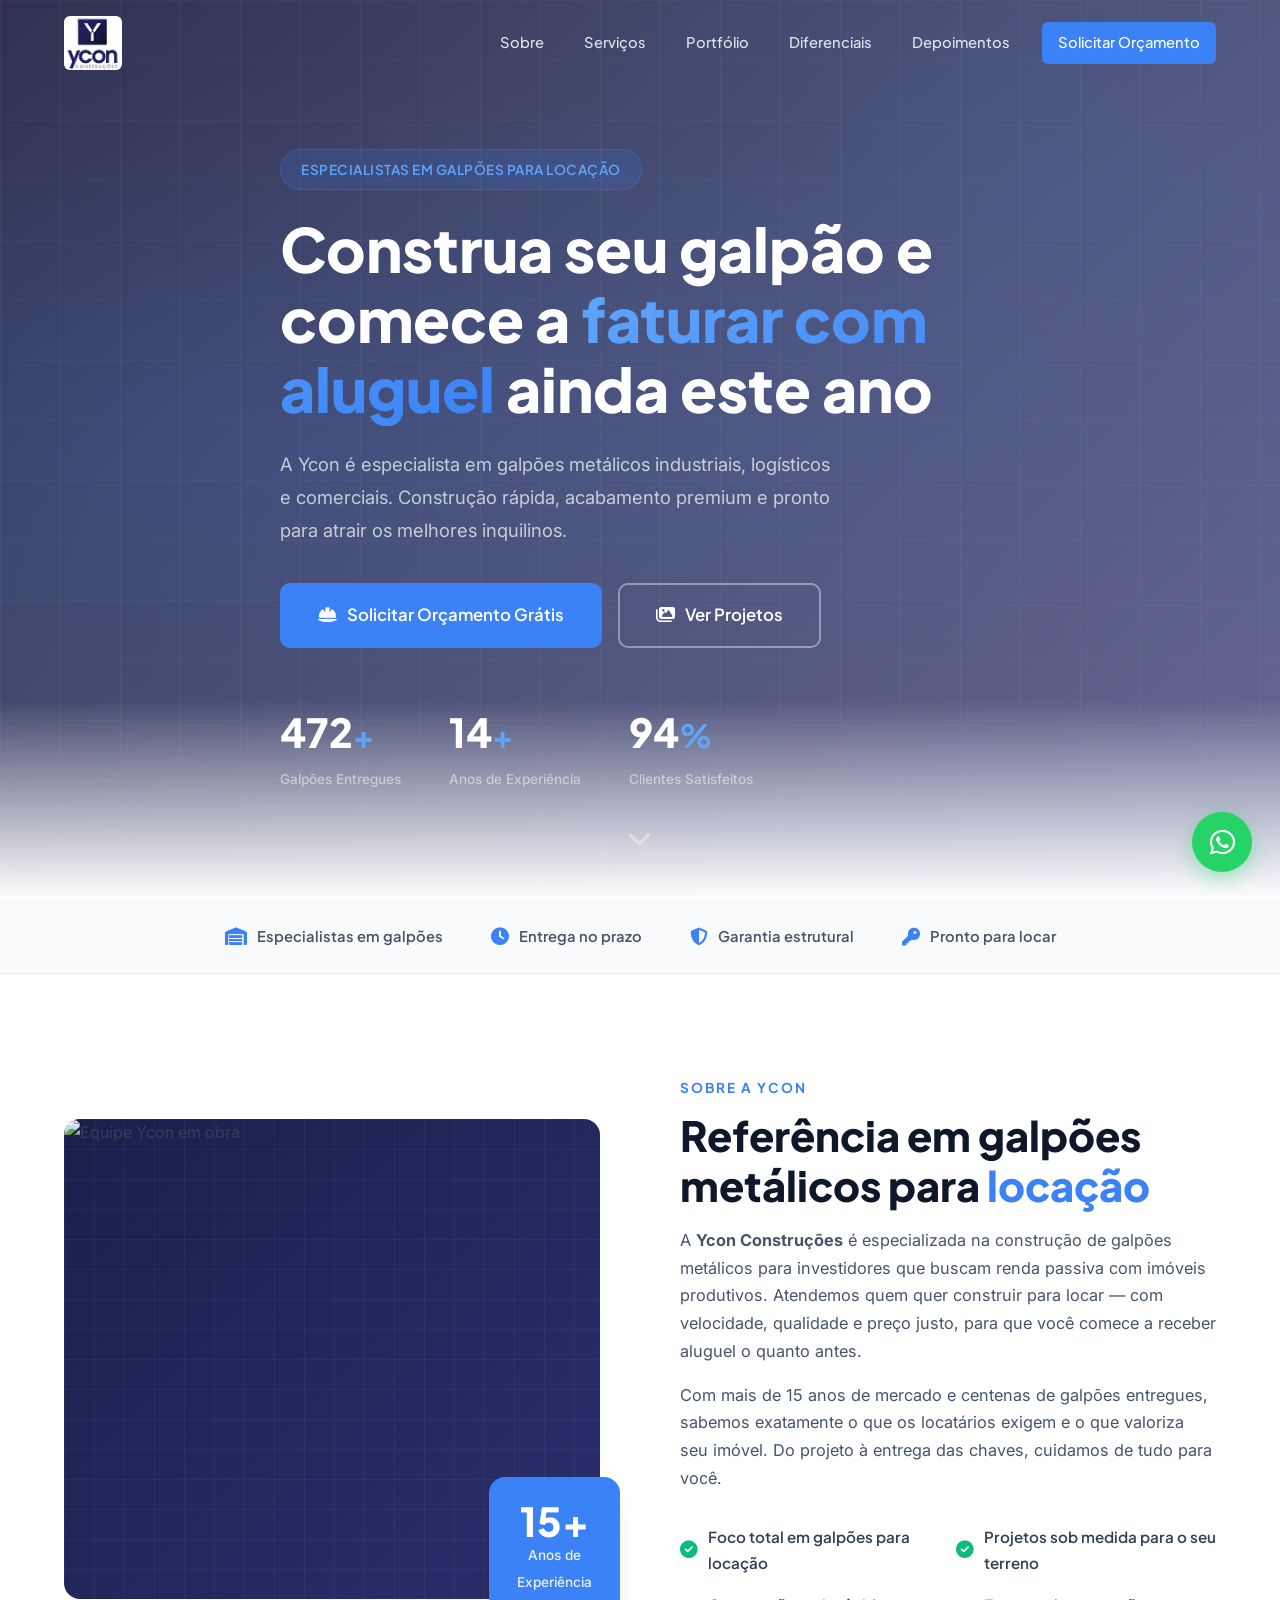
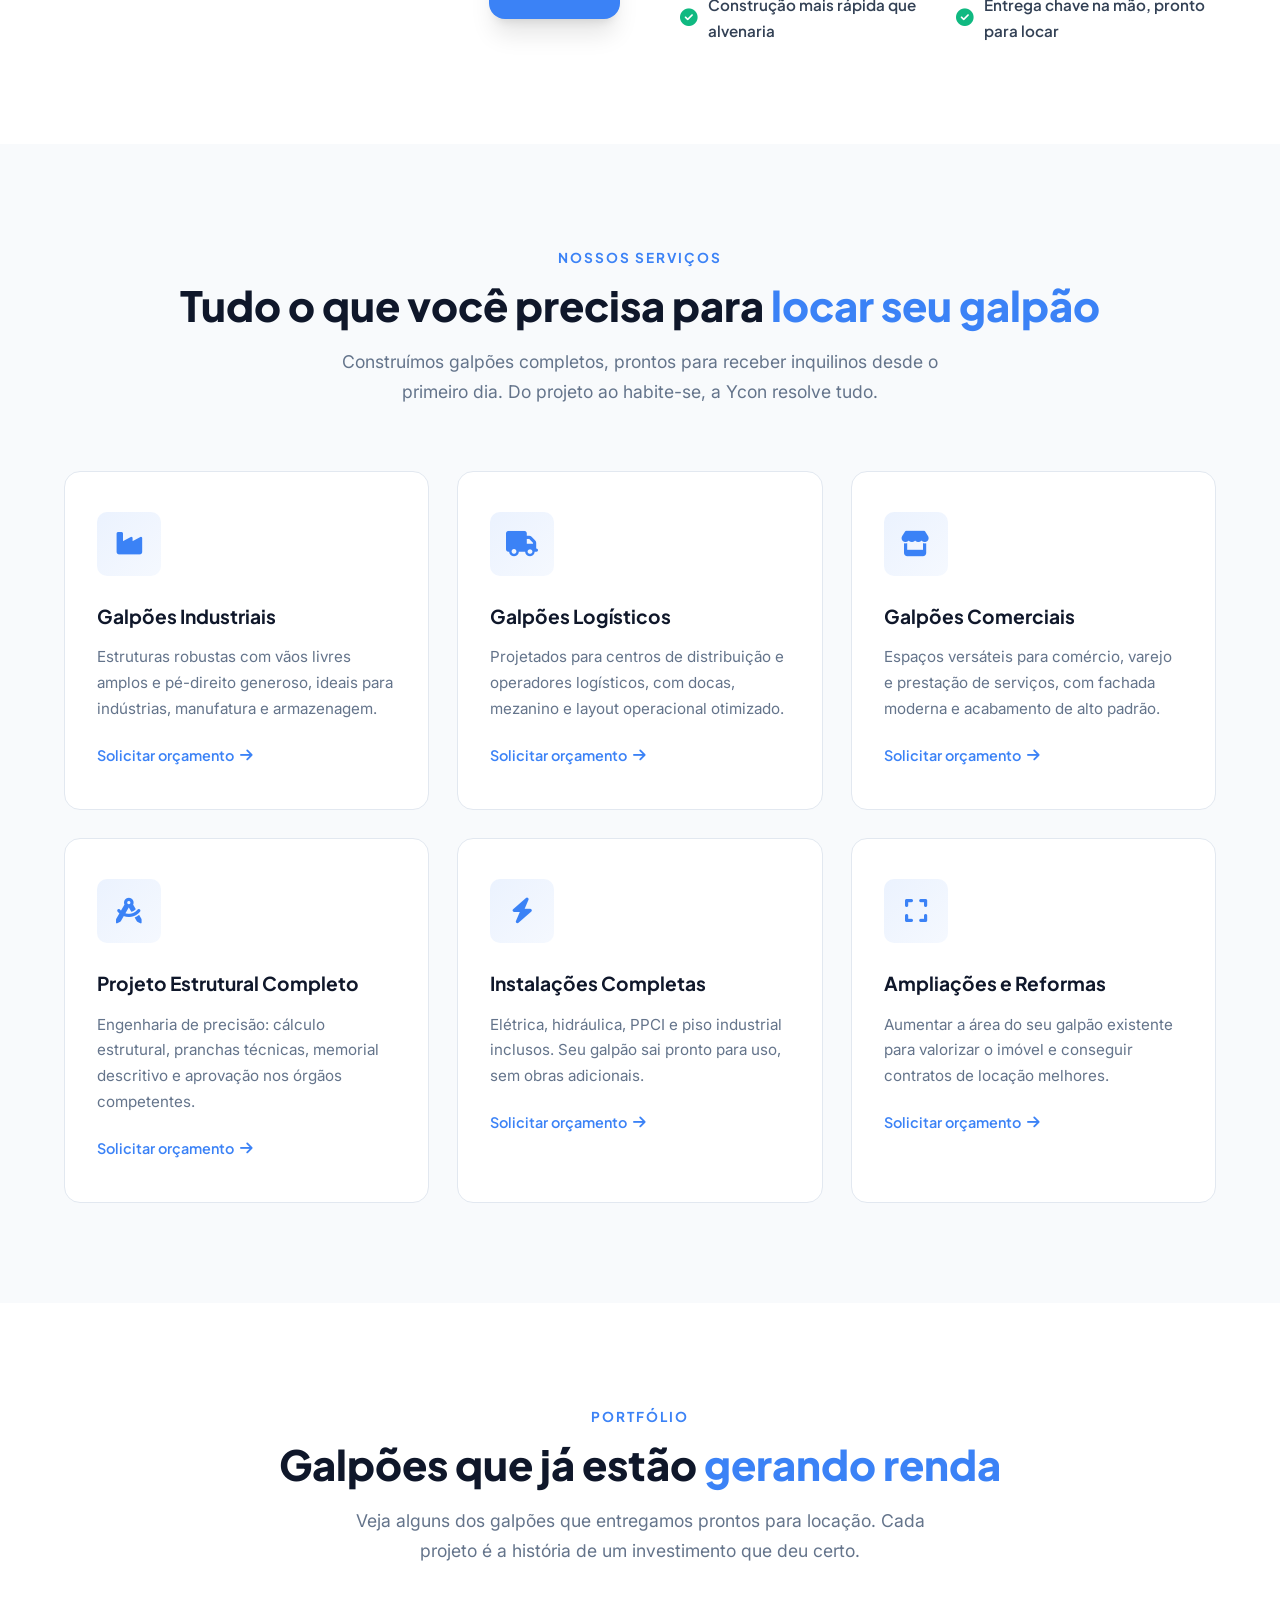
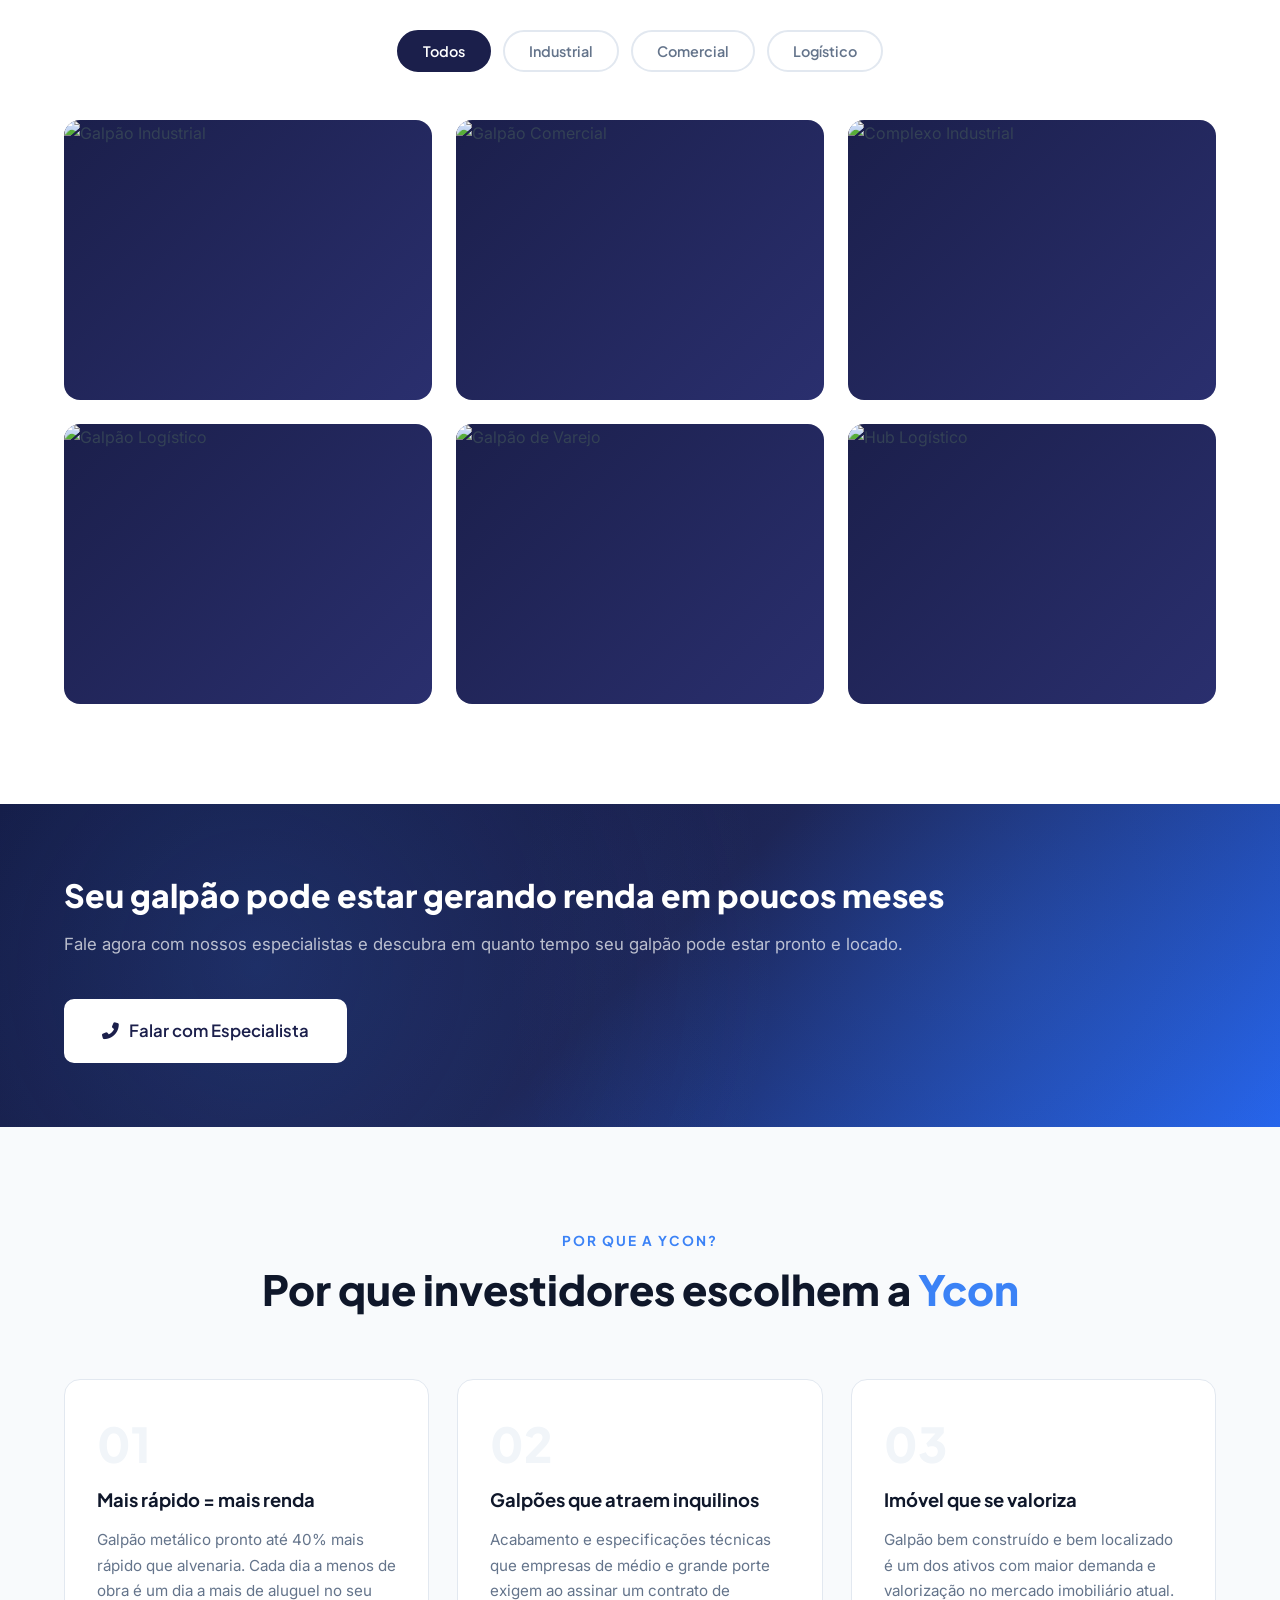
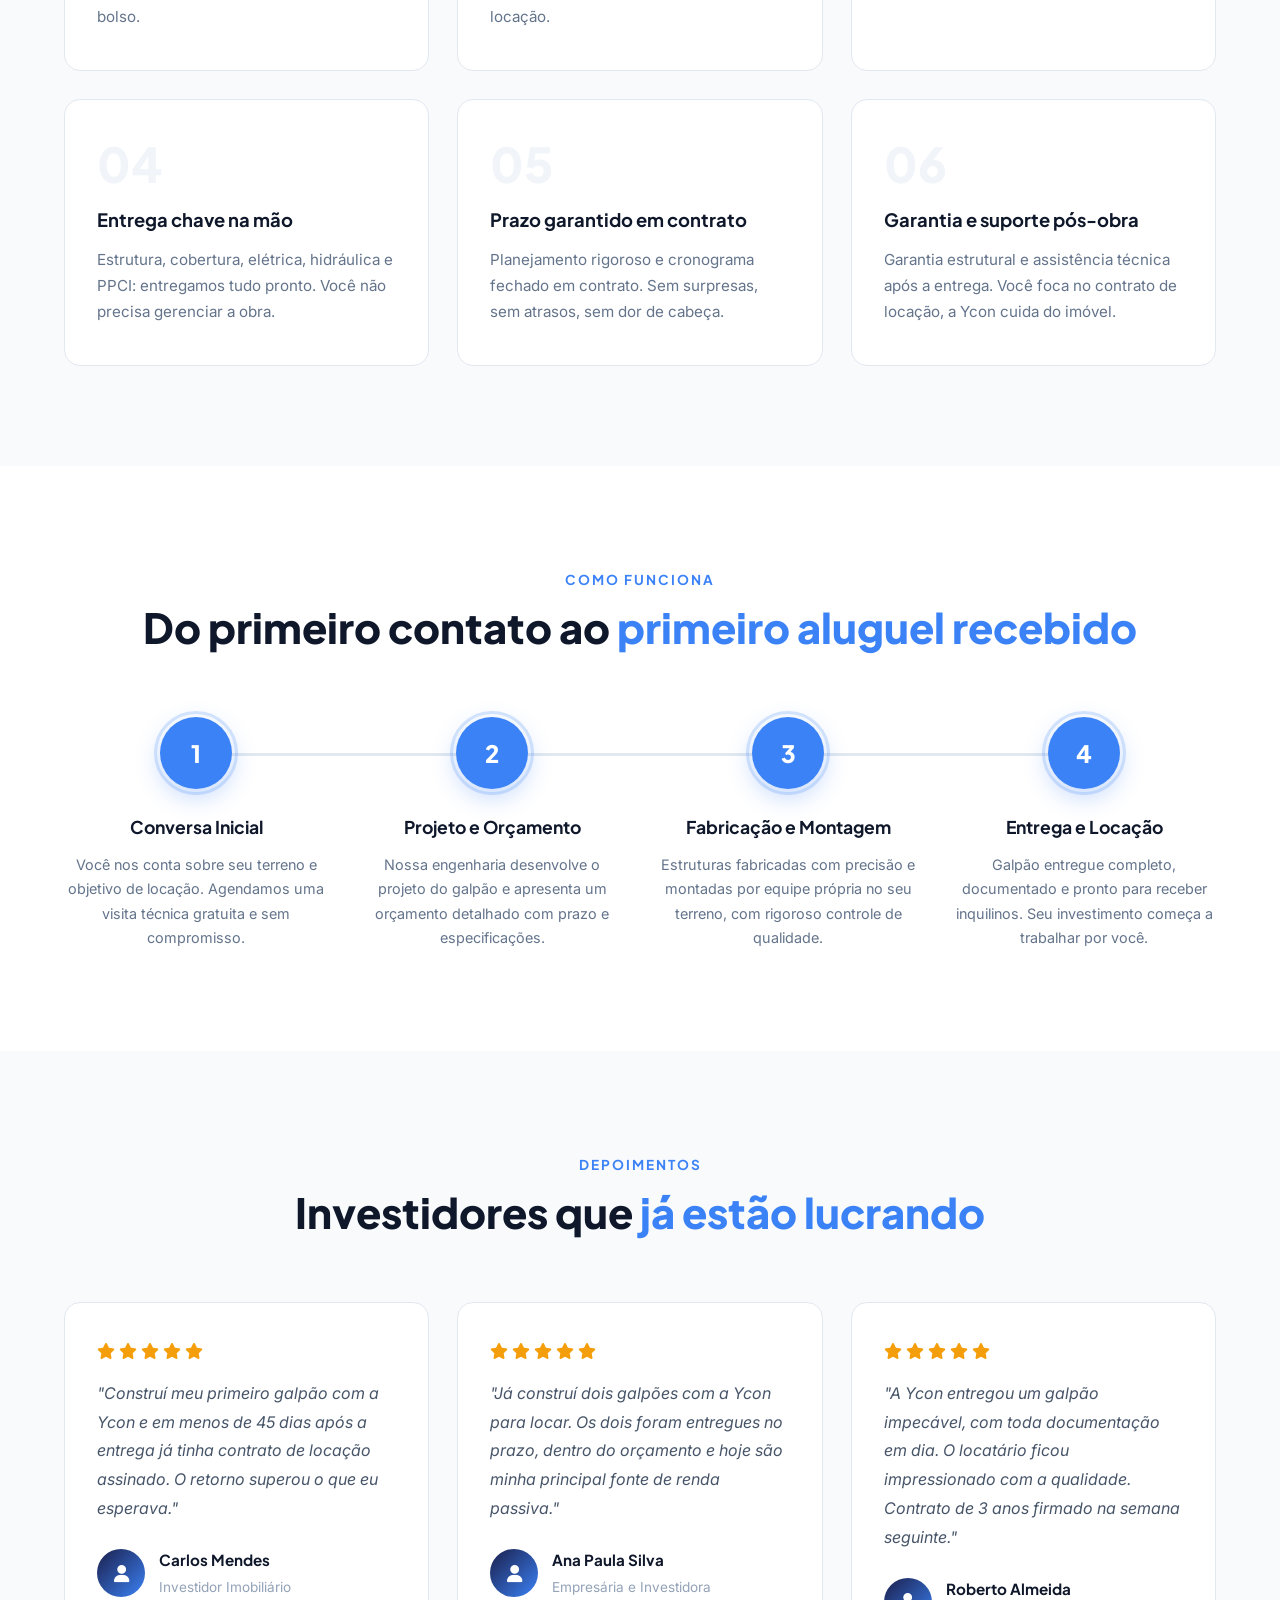
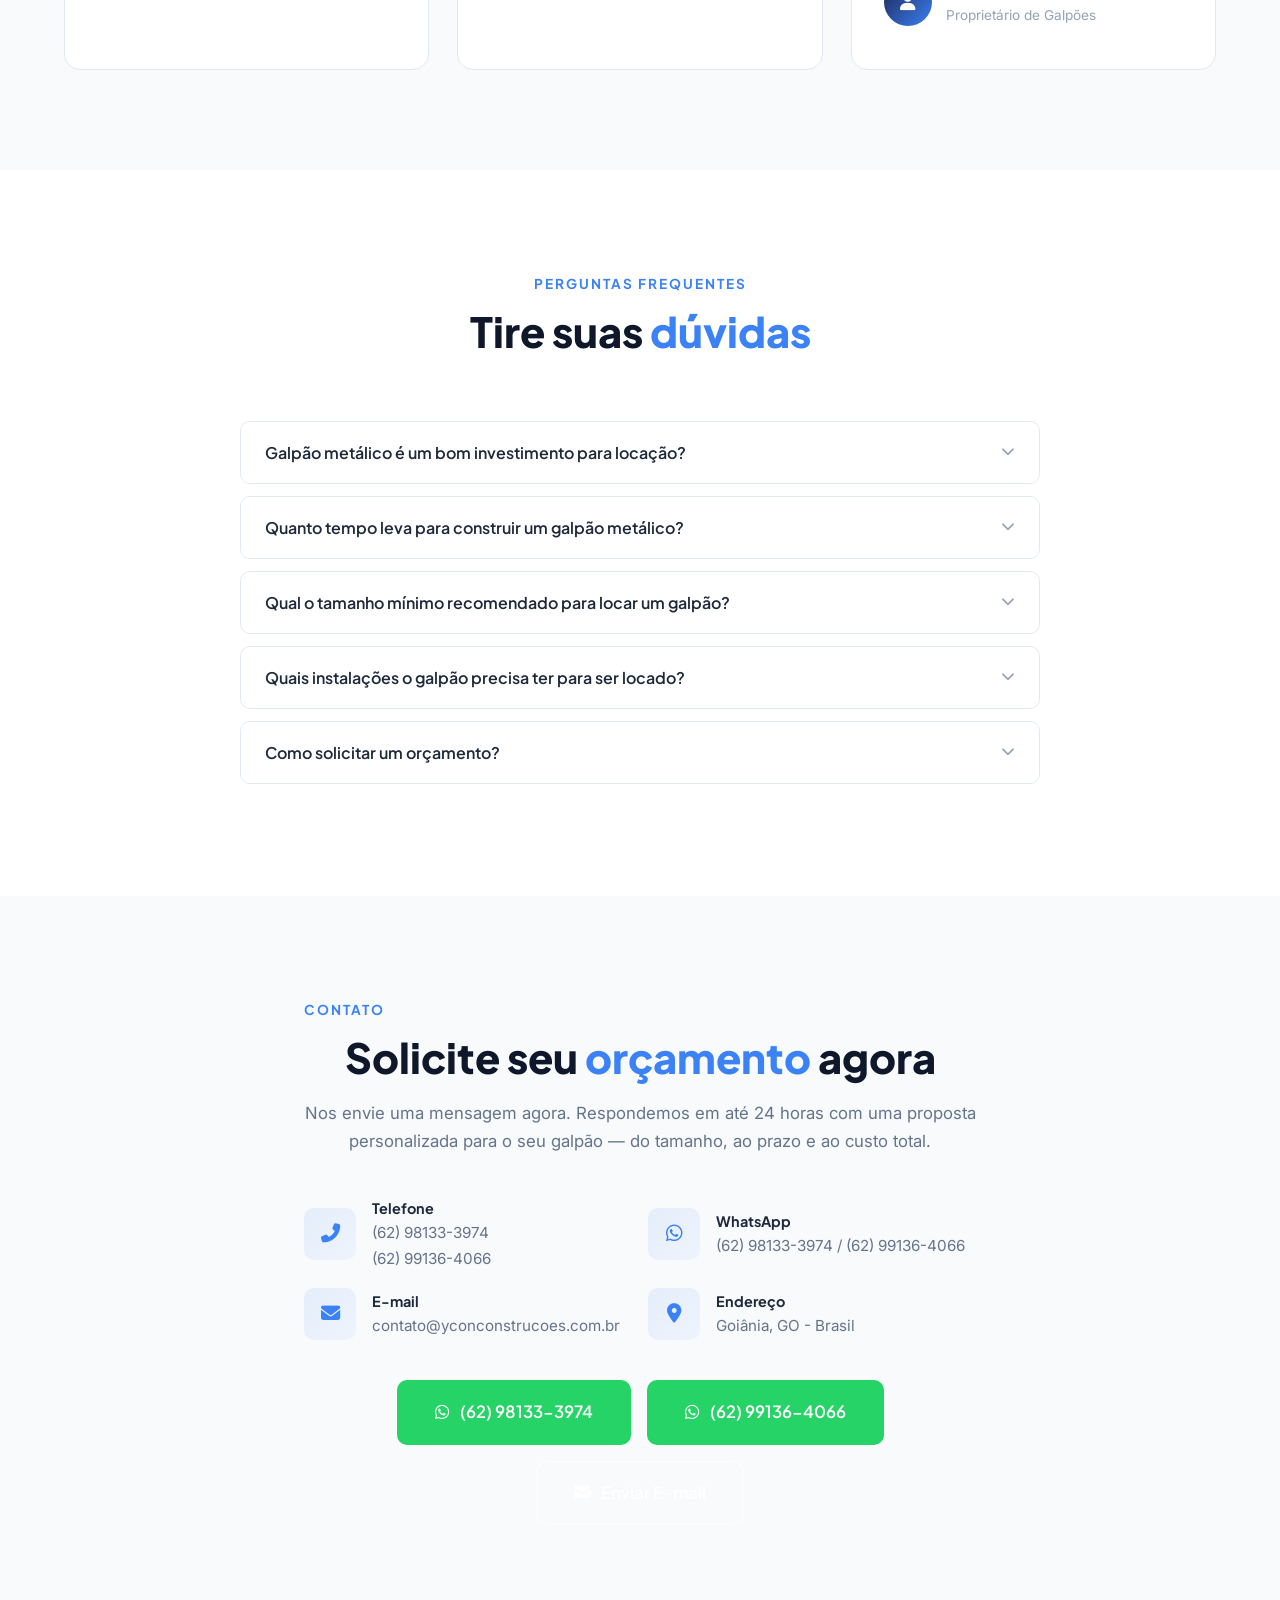
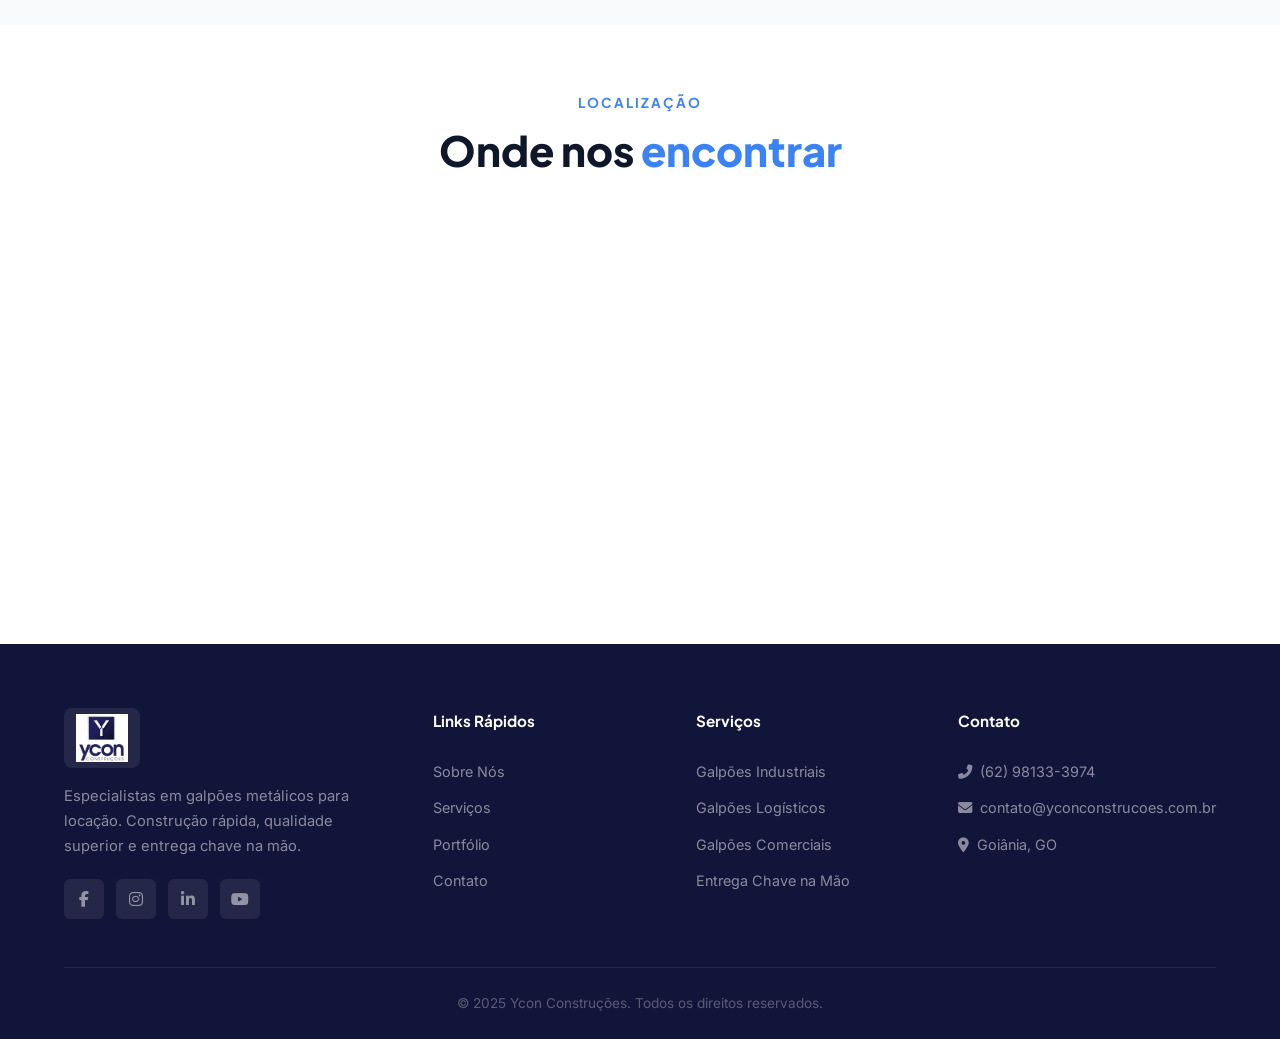
==== index.html @ a4017984 "feat: reescrever copy para público-alvo de galpões para locação Toda a copy do site foi atualizada p" ====
<!DOCTYPE html>
<html lang="pt-BR">
<head>
  <meta charset="UTF-8">
  <meta name="viewport" content="width=device-width, initial-scale=1.0">
  <title>Ycon Construções | Galpões Metálicos para Locação</title>
  <meta name="description" content="Ycon Construções - Especialistas em galpões metálicos para locação. Construa seu galpão industrial, logístico ou comercial e comece a faturar com aluguel. Solicite seu orçamento.">
  <meta name="robots" content="index, follow">
  <meta name="theme-color" content="#1B1F4B">

  <!-- Open Graph / Social -->
  <meta property="og:type" content="website">
  <meta property="og:title" content="Ycon Construções | Galpões Metálicos para Locação">
  <meta property="og:description" content="Especialistas em galpões metálicos para locação. Construa seu galpão e comece a faturar com aluguel. Solicite seu orçamento grátis.">
  <meta property="og:image" content="ycon-logo.jpeg">
  <meta property="og:locale" content="pt_BR">

  <!-- Favicon -->
  <link rel="icon" type="image/jpeg" href="ycon-logo.jpeg">
  <link rel="apple-touch-icon" href="ycon-logo.jpeg">

  <link rel="preconnect" href="https://fonts.googleapis.com">
  <link rel="preconnect" href="https://fonts.gstatic.com" crossorigin>
  <link href="https://fonts.googleapis.com/css2?family=Inter:wght@300;400;500;600;700;800;900&family=Plus+Jakarta+Sans:wght@400;500;600;700;800&display=swap" rel="stylesheet">
  <link rel="stylesheet" href="https://cdnjs.cloudflare.com/ajax/libs/font-awesome/6.5.1/css/all.min.css">
  <link rel="stylesheet" href="styles.css">
</head>
<body>

  <!-- Header / Navbar -->
  <header class="header" id="header">
    <div class="container header__container">
      <a href="#" class="header__logo">
        <img src="ycon-logo.jpeg" alt="Ycon Construções" class="header__logo-img">
      </a>
      <nav class="header__nav" id="nav">
        <a href="#sobre" class="header__link">Sobre</a>
        <a href="#servicos" class="header__link">Serviços</a>
        <a href="#portfolio" class="header__link">Portfólio</a>
        <a href="#diferenciais" class="header__link">Diferenciais</a>
        <a href="#depoimentos" class="header__link">Depoimentos</a>
        <a href="#contato" class="header__link header__link--cta">Solicitar Orçamento</a>
      </nav>
      <button class="header__menu-btn" id="menuBtn" aria-label="Abrir menu">
        <span></span><span></span><span></span>
      </button>
    </div>
  </header>

  <!-- Hero Section -->
  <section class="hero">
    <div class="hero__bg">
      <div class="hero__overlay"></div>
    </div>
    <div class="container hero__container">
      <div class="hero__content">
        <span class="hero__badge">Especialistas em Galpões para Locação</span>
        <h1 class="hero__title">Construa seu galpão e comece a <span class="hero__highlight">faturar com aluguel</span> ainda este ano</h1>
        <p class="hero__subtitle">A Ycon é especialista em galpões metálicos industriais, logísticos e comerciais. Construção rápida, acabamento premium e pronto para atrair os melhores inquilinos.</p>
        <div class="hero__actions">
          <a href="#contato" class="btn btn--primary btn--lg">
            <i class="fas fa-hard-hat"></i> Solicitar Orçamento Grátis
          </a>
          <a href="#portfolio" class="btn btn--outline btn--lg">
            <i class="fas fa-images"></i> Ver Projetos
          </a>
        </div>
        <div class="hero__stats">
          <div class="hero__stat">
            <strong class="hero__stat-number" data-target="500">0</strong><span>+</span>
            <span class="hero__stat-label">Galpões Entregues</span>
          </div>
          <div class="hero__stat">
            <strong class="hero__stat-number" data-target="15">0</strong><span>+</span>
            <span class="hero__stat-label">Anos de Experiência</span>
          </div>
          <div class="hero__stat">
            <strong class="hero__stat-number" data-target="100">0</strong><span>%</span>
            <span class="hero__stat-label">Clientes Satisfeitos</span>
          </div>
        </div>
      </div>
    </div>
    <div class="hero__scroll">
      <a href="#sobre" aria-label="Rolar para baixo">
        <i class="fas fa-chevron-down"></i>
      </a>
    </div>
  </section>

  <!-- Social Proof Bar -->
  <section class="proof-bar">
    <div class="container">
      <div class="proof-bar__content">
        <div class="proof-bar__item">
          <i class="fas fa-warehouse"></i>
          <span>Especialistas em galpões</span>
        </div>
        <div class="proof-bar__item">
          <i class="fas fa-clock"></i>
          <span>Entrega no prazo</span>
        </div>
        <div class="proof-bar__item">
          <i class="fas fa-shield-alt"></i>
          <span>Garantia estrutural</span>
        </div>
        <div class="proof-bar__item">
          <i class="fas fa-key"></i>
          <span>Pronto para locar</span>
        </div>
      </div>
    </div>
  </section>

  <!-- Sobre Section -->
  <section class="about" id="sobre">
    <div class="container about__container">
      <div class="about__image">
        <div class="about__image-wrapper">
          <div class="about__image-placeholder">
            <img src="https://images.pexels.com/photos/10871621/pexels-photo-10871621.jpeg?auto=compress&cs=tinysrgb&w=800" alt="Equipe Ycon em obra" class="about__real-img" loading="lazy">
          </div>
          <div class="about__experience-badge">
            <strong>15+</strong>
            <span>Anos de<br>Experiência</span>
          </div>
        </div>
      </div>
      <div class="about__content">
        <span class="section-label">Sobre a Ycon</span>
        <h2 class="section-title">Referência em galpões metálicos para <span class="text-accent">locação</span></h2>
        <p class="about__text">A <strong>Ycon Construções</strong> é especializada na construção de galpões metálicos para investidores que buscam renda passiva com imóveis produtivos. Atendemos quem quer construir para locar — com velocidade, qualidade e preço justo, para que você comece a receber aluguel o quanto antes.</p>
        <p class="about__text">Com mais de 15 anos de mercado e centenas de galpões entregues, sabemos exatamente o que os locatários exigem e o que valoriza seu imóvel. Do projeto à entrega das chaves, cuidamos de tudo para você.</p>
        <div class="about__features">
          <div class="about__feature">
            <i class="fas fa-check-circle"></i>
            <span>Foco total em galpões para locação</span>
          </div>
          <div class="about__feature">
            <i class="fas fa-check-circle"></i>
            <span>Projetos sob medida para o seu terreno</span>
          </div>
          <div class="about__feature">
            <i class="fas fa-check-circle"></i>
            <span>Construção mais rápida que alvenaria</span>
          </div>
          <div class="about__feature">
            <i class="fas fa-check-circle"></i>
            <span>Entrega chave na mão, pronto para locar</span>
          </div>
        </div>
      </div>
    </div>
  </section>

  <!-- Serviços Section -->
  <section class="services" id="servicos">
    <div class="container">
      <div class="section-header">
        <span class="section-label">Nossos Serviços</span>
        <h2 class="section-title">Tudo o que você precisa para <span class="text-accent">locar seu galpão</span></h2>
        <p class="section-subtitle">Construímos galpões completos, prontos para receber inquilinos desde o primeiro dia. Do projeto ao habite-se, a Ycon resolve tudo.</p>
      </div>
      <div class="services__grid">
        <div class="service-card">
          <div class="service-card__icon">
            <i class="fas fa-industry"></i>
          </div>
          <h3 class="service-card__title">Galpões Industriais</h3>
          <p class="service-card__text">Estruturas robustas com vãos livres amplos e pé-direito generoso, ideais para indústrias, manufatura e armazenagem.</p>
          <a href="#contato" class="service-card__link">Solicitar orçamento <i class="fas fa-arrow-right"></i></a>
        </div>
        <div class="service-card">
          <div class="service-card__icon">
            <i class="fas fa-truck"></i>
          </div>
          <h3 class="service-card__title">Galpões Logísticos</h3>
          <p class="service-card__text">Projetados para centros de distribuição e operadores logísticos, com docas, mezanino e layout operacional otimizado.</p>
          <a href="#contato" class="service-card__link">Solicitar orçamento <i class="fas fa-arrow-right"></i></a>
        </div>
        <div class="service-card">
          <div class="service-card__icon">
            <i class="fas fa-store"></i>
          </div>
          <h3 class="service-card__title">Galpões Comerciais</h3>
          <p class="service-card__text">Espaços versáteis para comércio, varejo e prestação de serviços, com fachada moderna e acabamento de alto padrão.</p>
          <a href="#contato" class="service-card__link">Solicitar orçamento <i class="fas fa-arrow-right"></i></a>
        </div>
        <div class="service-card">
          <div class="service-card__icon">
            <i class="fas fa-drafting-compass"></i>
          </div>
          <h3 class="service-card__title">Projeto Estrutural Completo</h3>
          <p class="service-card__text">Engenharia de precisão: cálculo estrutural, pranchas técnicas, memorial descritivo e aprovação nos órgãos competentes.</p>
          <a href="#contato" class="service-card__link">Solicitar orçamento <i class="fas fa-arrow-right"></i></a>
        </div>
        <div class="service-card">
          <div class="service-card__icon">
            <i class="fas fa-bolt"></i>
          </div>
          <h3 class="service-card__title">Instalações Completas</h3>
          <p class="service-card__text">Elétrica, hidráulica, PPCI e piso industrial inclusos. Seu galpão sai pronto para uso, sem obras adicionais.</p>
          <a href="#contato" class="service-card__link">Solicitar orçamento <i class="fas fa-arrow-right"></i></a>
        </div>
        <div class="service-card">
          <div class="service-card__icon">
            <i class="fas fa-expand"></i>
          </div>
          <h3 class="service-card__title">Ampliações e Reformas</h3>
          <p class="service-card__text">Aumentar a área do seu galpão existente para valorizar o imóvel e conseguir contratos de locação melhores.</p>
          <a href="#contato" class="service-card__link">Solicitar orçamento <i class="fas fa-arrow-right"></i></a>
        </div>
      </div>
    </div>
  </section>

  <!-- Portfolio Section -->
  <section class="portfolio" id="portfolio">
    <div class="container">
      <div class="section-header">
        <span class="section-label">Portfólio</span>
        <h2 class="section-title">Galpões que já estão <span class="text-accent">gerando renda</span></h2>
        <p class="section-subtitle">Veja alguns dos galpões que entregamos prontos para locação. Cada projeto é a história de um investimento que deu certo.</p>
      </div>
      <div class="portfolio__filters">
        <button class="portfolio__filter active" data-filter="all">Todos</button>
        <button class="portfolio__filter" data-filter="industrial">Industrial</button>
        <button class="portfolio__filter" data-filter="comercial">Comercial</button>
        <button class="portfolio__filter" data-filter="cobertura">Logístico</button>
      </div>
      <div class="portfolio__grid">
        <div class="portfolio__item" data-category="industrial">
          <div class="portfolio__image">
            <img src="https://images.pexels.com/photos/14213937/pexels-photo-14213937.jpeg?auto=compress&cs=tinysrgb&w=600&h=400&fit=crop" alt="Galpão Industrial" loading="lazy">
          </div>
          <div class="portfolio__overlay">
            <h4>Galpão Industrial</h4>
            <p>Locado em 45 dias — 2.500m²</p>
          </div>
        </div>
        <div class="portfolio__item" data-category="comercial">
          <div class="portfolio__image">
            <img src="https://images.pexels.com/photos/20954930/pexels-photo-20954930.jpeg?auto=compress&cs=tinysrgb&w=600&h=400&fit=crop" alt="Galpão Comercial" loading="lazy">
          </div>
          <div class="portfolio__overlay">
            <h4>Galpão Comercial</h4>
            <p>Contrato de 5 anos firmado — 1.800m²</p>
          </div>
        </div>
        <div class="portfolio__item" data-category="industrial">
          <div class="portfolio__image">
            <img src="https://images.pexels.com/photos/12771407/pexels-photo-12771407.jpeg?auto=compress&cs=tinysrgb&w=600&h=400&fit=crop" alt="Complexo Industrial" loading="lazy">
          </div>
          <div class="portfolio__overlay">
            <h4>Complexo Industrial</h4>
            <p>Entregue em 90 dias — 5.000m²</p>
          </div>
        </div>
        <div class="portfolio__item" data-category="cobertura">
          <div class="portfolio__image">
            <img src="https://images.pexels.com/photos/2958565/pexels-photo-2958565.jpeg?auto=compress&cs=tinysrgb&w=600&h=400&fit=crop" alt="Galpão Logístico" loading="lazy">
          </div>
          <div class="portfolio__overlay">
            <h4>Galpão Logístico</h4>
            <p>Operação iniciada em 60 dias — 3.200m²</p>
          </div>
        </div>
        <div class="portfolio__item" data-category="comercial">
          <div class="portfolio__image">
            <img src="https://images.pexels.com/photos/17869031/pexels-photo-17869031.jpeg?auto=compress&cs=tinysrgb&w=600&h=400&fit=crop" alt="Galpão de Varejo" loading="lazy">
          </div>
          <div class="portfolio__overlay">
            <h4>Galpão de Varejo</h4>
            <p>Locatário âncora — 4.000m²</p>
          </div>
        </div>
        <div class="portfolio__item" data-category="cobertura">
          <div class="portfolio__image">
            <img src="https://images.pexels.com/photos/236722/pexels-photo-236722.jpeg?auto=compress&cs=tinysrgb&w=600&h=400&fit=crop" alt="Hub Logístico" loading="lazy">
          </div>
          <div class="portfolio__overlay">
            <h4>Hub Logístico</h4>
            <p>Vão livre 40m — 6.000m²</p>
          </div>
        </div>
      </div>
    </div>
  </section>

  <!-- CTA Banner -->
  <section class="cta-banner">
    <div class="container cta-banner__container">
      <div class="cta-banner__content">
        <h2 class="cta-banner__title">Seu galpão pode estar gerando renda em poucos meses</h2>
        <p class="cta-banner__text">Fale agora com nossos especialistas e descubra em quanto tempo seu galpão pode estar pronto e locado.</p>
      </div>
      <a href="#contato" class="btn btn--white btn--lg">
        <i class="fas fa-phone-alt"></i> Falar com Especialista
      </a>
    </div>
  </section>

  <!-- Diferenciais Section -->
  <section class="differentials" id="diferenciais">
    <div class="container">
      <div class="section-header">
        <span class="section-label">Por que a Ycon?</span>
        <h2 class="section-title">Por que investidores escolhem a <span class="text-accent">Ycon</span></h2>
      </div>
      <div class="differentials__grid">
        <div class="differential-card">
          <div class="differential-card__number">01</div>
          <h3 class="differential-card__title">Mais rápido = mais renda</h3>
          <p class="differential-card__text">Galpão metálico pronto até 40% mais rápido que alvenaria. Cada dia a menos de obra é um dia a mais de aluguel no seu bolso.</p>
        </div>
        <div class="differential-card">
          <div class="differential-card__number">02</div>
          <h3 class="differential-card__title">Galpões que atraem inquilinos</h3>
          <p class="differential-card__text">Acabamento e especificações técnicas que empresas de médio e grande porte exigem ao assinar um contrato de locação.</p>
        </div>
        <div class="differential-card">
          <div class="differential-card__number">03</div>
          <h3 class="differential-card__title">Imóvel que se valoriza</h3>
          <p class="differential-card__text">Galpão bem construído e bem localizado é um dos ativos com maior demanda e valorização no mercado imobiliário atual.</p>
        </div>
        <div class="differential-card">
          <div class="differential-card__number">04</div>
          <h3 class="differential-card__title">Entrega chave na mão</h3>
          <p class="differential-card__text">Estrutura, cobertura, elétrica, hidráulica e PPCI: entregamos tudo pronto. Você não precisa gerenciar a obra.</p>
        </div>
        <div class="differential-card">
          <div class="differential-card__number">05</div>
          <h3 class="differential-card__title">Prazo garantido em contrato</h3>
          <p class="differential-card__text">Planejamento rigoroso e cronograma fechado em contrato. Sem surpresas, sem atrasos, sem dor de cabeça.</p>
        </div>
        <div class="differential-card">
          <div class="differential-card__number">06</div>
          <h3 class="differential-card__title">Garantia e suporte pós-obra</h3>
          <p class="differential-card__text">Garantia estrutural e assistência técnica após a entrega. Você foca no contrato de locação, a Ycon cuida do imóvel.</p>
        </div>
      </div>
    </div>
  </section>

  <!-- Process Section -->
  <section class="process">
    <div class="container">
      <div class="section-header">
        <span class="section-label">Como Funciona</span>
        <h2 class="section-title">Do primeiro contato ao <span class="text-accent">primeiro aluguel recebido</span></h2>
      </div>
      <div class="process__timeline">
        <div class="process__step">
          <div class="process__step-number">1</div>
          <div class="process__step-content">
            <h3>Conversa Inicial</h3>
            <p>Você nos conta sobre seu terreno e objetivo de locação. Agendamos uma visita técnica gratuita e sem compromisso.</p>
          </div>
        </div>
        <div class="process__step">
          <div class="process__step-number">2</div>
          <div class="process__step-content">
            <h3>Projeto e Orçamento</h3>
            <p>Nossa engenharia desenvolve o projeto do galpão e apresenta um orçamento detalhado com prazo e especificações.</p>
          </div>
        </div>
        <div class="process__step">
          <div class="process__step-number">3</div>
          <div class="process__step-content">
            <h3>Fabricação e Montagem</h3>
            <p>Estruturas fabricadas com precisão e montadas por equipe própria no seu terreno, com rigoroso controle de qualidade.</p>
          </div>
        </div>
        <div class="process__step">
          <div class="process__step-number">4</div>
          <div class="process__step-content">
            <h3>Entrega e Locação</h3>
            <p>Galpão entregue completo, documentado e pronto para receber inquilinos. Seu investimento começa a trabalhar por você.</p>
          </div>
        </div>
      </div>
    </div>
  </section>

  <!-- Depoimentos Section -->
  <section class="testimonials" id="depoimentos">
    <div class="container">
      <div class="section-header">
        <span class="section-label">Depoimentos</span>
        <h2 class="section-title">Investidores que <span class="text-accent">já estão lucrando</span></h2>
      </div>
      <div class="testimonials__grid">
        <div class="testimonial-card">
          <div class="testimonial-card__stars">
            <i class="fas fa-star"></i><i class="fas fa-star"></i><i class="fas fa-star"></i><i class="fas fa-star"></i><i class="fas fa-star"></i>
          </div>
          <p class="testimonial-card__text">"Construí meu primeiro galpão com a Ycon e em menos de 45 dias após a entrega já tinha contrato de locação assinado. O retorno superou o que eu esperava."</p>
          <div class="testimonial-card__author">
            <div class="testimonial-card__avatar">
              <i class="fas fa-user"></i>
            </div>
            <div>
              <strong>Carlos Mendes</strong>
              <span>Investidor Imobiliário</span>
            </div>
          </div>
        </div>
        <div class="testimonial-card">
          <div class="testimonial-card__stars">
            <i class="fas fa-star"></i><i class="fas fa-star"></i><i class="fas fa-star"></i><i class="fas fa-star"></i><i class="fas fa-star"></i>
          </div>
          <p class="testimonial-card__text">"Já construí dois galpões com a Ycon para locar. Os dois foram entregues no prazo, dentro do orçamento e hoje são minha principal fonte de renda passiva."</p>
          <div class="testimonial-card__author">
            <div class="testimonial-card__avatar">
              <i class="fas fa-user"></i>
            </div>
            <div>
              <strong>Ana Paula Silva</strong>
              <span>Empresária e Investidora</span>
            </div>
          </div>
        </div>
        <div class="testimonial-card">
          <div class="testimonial-card__stars">
            <i class="fas fa-star"></i><i class="fas fa-star"></i><i class="fas fa-star"></i><i class="fas fa-star"></i><i class="fas fa-star"></i>
          </div>
          <p class="testimonial-card__text">"A Ycon entregou um galpão impecável, com toda documentação em dia. O locatário ficou impressionado com a qualidade. Contrato de 3 anos firmado na semana seguinte."</p>
          <div class="testimonial-card__author">
            <div class="testimonial-card__avatar">
              <i class="fas fa-user"></i>
            </div>
            <div>
              <strong>Roberto Almeida</strong>
              <span>Proprietário de Galpões</span>
            </div>
          </div>
        </div>
      </div>
    </div>
  </section>

  <!-- FAQ Section -->
  <section class="faq">
    <div class="container">
      <div class="section-header">
        <span class="section-label">Perguntas Frequentes</span>
        <h2 class="section-title">Tire suas <span class="text-accent">dúvidas</span></h2>
      </div>
      <div class="faq__list">
        <div class="faq__item">
          <button class="faq__question">
            <span>Galpão metálico é um bom investimento para locação?</span>
            <i class="fas fa-chevron-down"></i>
          </button>
          <div class="faq__answer">
            <p>Sim. A demanda por galpões para locação tem crescido de forma consistente, impulsionada pelo avanço do e-commerce e da logística. Galpões bem localizados e bem construídos têm alta taxa de ocupação e valorização acima da média do mercado imobiliário. É um dos ativos mais sólidos para renda passiva.</p>
          </div>
        </div>
        <div class="faq__item">
          <button class="faq__question">
            <span>Quanto tempo leva para construir um galpão metálico?</span>
            <i class="fas fa-chevron-down"></i>
          </button>
          <div class="faq__answer">
            <p>O prazo varia conforme o tamanho e complexidade do projeto. Em média, um galpão de 1.000m² pode ser executado entre 60 e 90 dias — incluindo fundação, estrutura metálica, cobertura e instalações. Projetos maiores são avaliados individualmente com cronograma detalhado.</p>
          </div>
        </div>
        <div class="faq__item">
          <button class="faq__question">
            <span>Qual o tamanho mínimo recomendado para locar um galpão?</span>
            <i class="fas fa-chevron-down"></i>
          </button>
          <div class="faq__answer">
            <p>Galpões a partir de 300m² já encontram mercado de locação, mas o perfil mais demandado está entre 500m² e 3.000m². Empresas de logística, e-commerce e distribuidoras são os locatários mais frequentes e costumam buscar contratos de longa duração. Nossa equipe pode ajudar a definir o tamanho ideal para o seu terreno.</p>
          </div>
        </div>
        <div class="faq__item">
          <button class="faq__question">
            <span>Quais instalações o galpão precisa ter para ser locado?</span>
            <i class="fas fa-chevron-down"></i>
          </button>
          <div class="faq__answer">
            <p>Para atrair bons locatários, o galpão precisa ter: instalação elétrica adequada (trifásico), piso industrial resistente, PPCI aprovado, iluminação eficiente e, dependendo do perfil, docas e mezanino. A Ycon entrega tudo isso incluso no projeto chave na mão.</p>
          </div>
        </div>
        <div class="faq__item">
          <button class="faq__question">
            <span>Como solicitar um orçamento?</span>
            <i class="fas fa-chevron-down"></i>
          </button>
          <div class="faq__answer">
            <p>É simples: basta nos enviar uma mensagem pelo WhatsApp ou e-mail informando a localização do terreno e o tamanho aproximado do galpão desejado. Nossa equipe retornará em até 24 horas com uma proposta personalizada e sem compromisso.</p>
          </div>
        </div>
      </div>
    </div>
  </section>

  <!-- Contact Section -->
  <section class="contact" id="contato">
    <div class="container contact__container contact__container--centered">
      <div class="contact__info contact__info--full">
        <span class="section-label">Contato</span>
        <h2 class="section-title">Solicite seu <span class="text-accent">orçamento</span> agora</h2>
        <p class="contact__text">Nos envie uma mensagem agora. Respondemos em até 24 horas com uma proposta personalizada para o seu galpão — do tamanho, ao prazo e ao custo total.</p>
        <div class="contact__details">
          <div class="contact__detail">
            <div class="contact__detail-icon">
              <i class="fas fa-phone-alt"></i>
            </div>
            <div>
              <strong>Telefone</strong>
              <span>(62) 98133-3974</span>
              <span>(62) 99136-4066</span>
            </div>
          </div>
          <div class="contact__detail">
            <div class="contact__detail-icon">
              <i class="fab fa-whatsapp"></i>
            </div>
            <div>
              <strong>WhatsApp</strong>
              <span>(62) 98133-3974 / (62) 99136-4066</span>
            </div>
          </div>
          <div class="contact__detail">
            <div class="contact__detail-icon">
              <i class="fas fa-envelope"></i>
            </div>
            <div>
              <strong>E-mail</strong>
              <span>contato@yconconstrucoes.com.br</span>
            </div>
          </div>
          <div class="contact__detail">
            <div class="contact__detail-icon">
              <i class="fas fa-map-marker-alt"></i>
            </div>
            <div>
              <strong>Endereço</strong>
              <span>Goiânia, GO - Brasil</span>
            </div>
          </div>
        </div>
        <div class="contact__cta">
          <a href="https://wa.me/5562981333974?text=Olá! Gostaria de solicitar um orçamento." class="btn btn--whatsapp btn--lg" target="_blank" rel="noopener">
            <i class="fab fa-whatsapp"></i> (62) 98133-3974
          </a>
          <a href="https://wa.me/5562991364066?text=Olá! Gostaria de solicitar um orçamento." class="btn btn--whatsapp btn--lg" target="_blank" rel="noopener">
            <i class="fab fa-whatsapp"></i> (62) 99136-4066
          </a>
          <a href="mailto:contato@yconconstrucoes.com.br" class="btn btn--outline btn--lg">
            <i class="fas fa-envelope"></i> Enviar E-mail
          </a>
        </div>
      </div>
    </div>
  </section>

  <!-- Map Section -->
  <section class="map-section">
    <div class="container map-section__header">
      <span class="section-label">Localização</span>
      <h2 class="section-title">Onde nos <span class="text-accent">encontrar</span></h2>
    </div>
    <div class="map-section__embed">
      <iframe
        src="https://maps.google.com/maps?q=Ycon+Design+Arq&output=embed&hl=pt-BR&z=16"
        width="100%"
        height="420"
        style="border:0;"
        allowfullscreen=""
        loading="lazy"
        referrerpolicy="no-referrer-when-downgrade"
        title="Localização Ycon Construções">
      </iframe>
    </div>
  </section>

  <!-- WhatsApp Float -->
  <div class="whatsapp-float-wrapper" id="waFloat">
    <div class="whatsapp-float-menu" id="waMenu">
      <span class="whatsapp-float-label">Fale conosco</span>
      <a href="https://wa.me/5562981333974?text=Olá! Gostaria de solicitar um orçamento." class="whatsapp-float-option" target="_blank" rel="noopener">
        <i class="fab fa-whatsapp"></i>
        <span>(62) 98133-3974</span>
      </a>
      <a href="https://wa.me/5562991364066?text=Olá! Gostaria de solicitar um orçamento." class="whatsapp-float-option" target="_blank" rel="noopener">
        <i class="fab fa-whatsapp"></i>
        <span>(62) 99136-4066</span>
      </a>
    </div>
    <button class="whatsapp-float" id="waBtn" aria-label="Fale conosco pelo WhatsApp">
      <i class="fab fa-whatsapp"></i>
    </button>
  </div>

  <!-- Footer -->
  <footer class="footer">
    <div class="container">
      <div class="footer__grid">
        <div class="footer__brand">
          <img src="ycon-logo.jpeg" alt="Ycon Construções" class="footer__logo">
          <p>Especialistas em galpões metálicos para locação. Construção rápida, qualidade superior e entrega chave na mão.</p>
          <div class="footer__social">
            <a href="#" aria-label="Facebook"><i class="fab fa-facebook-f"></i></a>
            <a href="https://www.instagram.com/ycon.construcoes/" aria-label="Instagram" target="_blank" rel="noopener"><i class="fab fa-instagram"></i></a>
            <a href="#" aria-label="LinkedIn"><i class="fab fa-linkedin-in"></i></a>
            <a href="#" aria-label="YouTube"><i class="fab fa-youtube"></i></a>
          </div>
        </div>
        <div class="footer__links">
          <h4>Links Rápidos</h4>
          <a href="#sobre">Sobre Nós</a>
          <a href="#servicos">Serviços</a>
          <a href="#portfolio">Portfólio</a>
          <a href="#contato">Contato</a>
        </div>
        <div class="footer__links">
          <h4>Serviços</h4>
          <a href="#servicos">Galpões Industriais</a>
          <a href="#servicos">Galpões Logísticos</a>
          <a href="#servicos">Galpões Comerciais</a>
          <a href="#servicos">Entrega Chave na Mão</a>
        </div>
        <div class="footer__links">
          <h4>Contato</h4>
          <a href="tel:+5562981333974"><i class="fas fa-phone-alt"></i> (62) 98133-3974</a>
          <a href="mailto:contato@yconconstrucoes.com.br"><i class="fas fa-envelope"></i> contato@yconconstrucoes.com.br</a>
          <a href="#"><i class="fas fa-map-marker-alt"></i> Goiânia, GO</a>
        </div>
      </div>
      <div class="footer__bottom">
        <p>&copy; 2025 Ycon Construções. Todos os direitos reservados.</p>
      </div>
    </div>
  </footer>

  <script src="script.js"></script>
</body>
</html>
---- styles.css ----
/* ===== RESET & BASE ===== */
*, *::before, *::after {
  margin: 0;
  padding: 0;
  box-sizing: border-box;
}

:root {
  --navy: #1B1F4B;
  --navy-light: #2A2F6E;
  --navy-dark: #12153A;
  --accent: #3B82F6;
  --accent-light: #60A5FA;
  --accent-dark: #2563EB;
  --gray-50: #F8FAFC;
  --gray-100: #F1F5F9;
  --gray-200: #E2E8F0;
  --gray-300: #CBD5E1;
  --gray-400: #94A3B8;
  --gray-500: #64748B;
  --gray-600: #475569;
  --gray-700: #334155;
  --gray-800: #1E293B;
  --gray-900: #0F172A;
  --white: #FFFFFF;
  --success: #10B981;
  --warning: #F59E0B;
  --gold: #D4A843;
  --font-primary: 'Plus Jakarta Sans', 'Inter', sans-serif;
  --font-secondary: 'Inter', sans-serif;
  --shadow-sm: 0 1px 2px rgba(0,0,0,0.05);
  --shadow-md: 0 4px 6px -1px rgba(0,0,0,0.1), 0 2px 4px -2px rgba(0,0,0,0.1);
  --shadow-lg: 0 10px 15px -3px rgba(0,0,0,0.1), 0 4px 6px -4px rgba(0,0,0,0.1);
  --shadow-xl: 0 20px 25px -5px rgba(0,0,0,0.1), 0 8px 10px -6px rgba(0,0,0,0.1);
  --shadow-2xl: 0 25px 50px -12px rgba(0,0,0,0.25);
  --radius-sm: 6px;
  --radius-md: 10px;
  --radius-lg: 16px;
  --radius-xl: 24px;
  --transition: 0.3s cubic-bezier(0.4, 0, 0.2, 1);
}

html {
  scroll-behavior: smooth;
  scroll-padding-top: 80px;
}

body {
  font-family: var(--font-secondary);
  color: var(--gray-700);
  line-height: 1.7;
  background: var(--white);
  overflow-x: hidden;
  -webkit-font-smoothing: antialiased;
}

.container {
  max-width: 1200px;
  margin: 0 auto;
  padding: 0 24px;
}

img {
  max-width: 100%;
  display: block;
}

a {
  text-decoration: none;
  color: inherit;
}

/* ===== BUTTONS ===== */
.btn {
  display: inline-flex;
  align-items: center;
  gap: 10px;
  padding: 14px 32px;
  border-radius: var(--radius-md);
  font-family: var(--font-primary);
  font-weight: 600;
  font-size: 1rem;
  border: 2px solid transparent;
  cursor: pointer;
  transition: var(--transition);
}

.btn--primary {
  background: var(--accent);
  color: var(--white);
  border-color: var(--accent);
}
.btn--primary:hover {
  background: var(--accent-dark);
  border-color: var(--accent-dark);
  transform: translateY(-2px);
  box-shadow: 0 8px 25px rgba(59,130,246,0.35);
}

.btn--outline {
  background: transparent;
  color: var(--white);
  border-color: rgba(255,255,255,0.4);
}
.btn--outline:hover {
  background: var(--white);
  color: var(--navy);
  border-color: var(--white);
  transform: translateY(-2px);
}

.btn--white {
  background: var(--white);
  color: var(--navy);
  border-color: var(--white);
}
.btn--white:hover {
  background: transparent;
  color: var(--white);
  border-color: var(--white);
  transform: translateY(-2px);
}

.btn--lg {
  padding: 16px 36px;
  font-size: 1.05rem;
}

.btn--full {
  width: 100%;
  justify-content: center;
}

/* ===== HEADER ===== */
.header {
  position: fixed;
  top: 0;
  left: 0;
  right: 0;
  z-index: 1000;
  background: transparent;
  transition: var(--transition);
  padding: 16px 0;
}

.header--scrolled {
  background: rgba(27, 31, 75, 0.95);
  backdrop-filter: blur(20px);
  padding: 10px 0;
  box-shadow: 0 4px 30px rgba(0,0,0,0.15);
}

.header__container {
  display: flex;
  align-items: center;
  justify-content: space-between;
}

.header__logo-img {
  height: 54px;
  width: auto;
  object-fit: contain;
  border-radius: 6px;
  transition: var(--transition);
}

.header__nav {
  display: flex;
  align-items: center;
  gap: 8px;
}

.header__link {
  color: rgba(255,255,255,0.85);
  font-size: 0.92rem;
  font-weight: 500;
  padding: 8px 16px;
  border-radius: var(--radius-sm);
  transition: var(--transition);
  font-family: var(--font-primary);
}

.header__link:hover {
  color: var(--white);
  background: rgba(255,255,255,0.1);
}

.header__link--cta {
  background: var(--accent);
  color: var(--white) !important;
  margin-left: 8px;
}
.header__link--cta:hover {
  background: var(--accent-dark) !important;
  transform: translateY(-1px);
}

.header__menu-btn {
  display: none;
  flex-direction: column;
  gap: 5px;
  background: none;
  border: none;
  cursor: pointer;
  padding: 8px;
  z-index: 1001;
}

.header__menu-btn span {
  display: block;
  width: 26px;
  height: 2.5px;
  background: var(--white);
  border-radius: 3px;
  transition: var(--transition);
}

.header__menu-btn.active span:nth-child(1) {
  transform: rotate(45deg) translate(5px, 5px);
}
.header__menu-btn.active span:nth-child(2) {
  opacity: 0;
}
.header__menu-btn.active span:nth-child(3) {
  transform: rotate(-45deg) translate(6px, -6px);
}

/* ===== HERO ===== */
.hero {
  position: relative;
  min-height: 100vh;
  display: flex;
  align-items: center;
  overflow: hidden;
}

.hero__bg {
  position: absolute;
  inset: 0;
  background:
    linear-gradient(135deg, rgba(18,21,58,0.88) 0%, rgba(27,31,75,0.78) 50%, rgba(42,47,110,0.72) 100%),
    url('https://images.pexels.com/photos/2934280/pexels-photo-2934280.jpeg?auto=compress&cs=tinysrgb&w=1920') center/cover no-repeat;
}

.hero__bg::before {
  content: '';
  position: absolute;
  inset: 0;
  background:
    radial-gradient(ellipse at 20% 50%, rgba(59,130,246,0.15) 0%, transparent 60%),
    radial-gradient(ellipse at 80% 20%, rgba(59,130,246,0.1) 0%, transparent 50%);
}

.hero__bg::after {
  content: '';
  position: absolute;
  inset: 0;
  background-image:
    linear-gradient(rgba(255,255,255,0.03) 1px, transparent 1px),
    linear-gradient(90deg, rgba(255,255,255,0.03) 1px, transparent 1px);
  background-size: 60px 60px;
  animation: gridMove 20s linear infinite;
}

@keyframes gridMove {
  0% { transform: translate(0, 0); }
  100% { transform: translate(60px, 60px); }
}

.hero__overlay {
  position: absolute;
  bottom: 0;
  left: 0;
  right: 0;
  height: 200px;
  background: linear-gradient(to top, var(--white), transparent);
  z-index: 1;
}

.hero__container {
  position: relative;
  z-index: 2;
  padding-top: 120px;
  padding-bottom: 80px;
}

.hero__content {
  max-width: 720px;
}

.hero__badge {
  display: inline-flex;
  align-items: center;
  gap: 8px;
  background: rgba(59,130,246,0.15);
  border: 1px solid rgba(59,130,246,0.3);
  color: var(--accent-light);
  padding: 8px 20px;
  border-radius: 50px;
  font-size: 0.85rem;
  font-weight: 600;
  font-family: var(--font-primary);
  margin-bottom: 24px;
  letter-spacing: 0.5px;
  text-transform: uppercase;
  animation: fadeInUp 0.8s ease forwards;
}

.hero__title {
  font-family: var(--font-primary);
  font-size: clamp(2.5rem, 5vw, 3.8rem);
  font-weight: 800;
  color: var(--white);
  line-height: 1.15;
  margin-bottom: 24px;
  animation: fadeInUp 0.8s ease 0.1s forwards;
  opacity: 0;
}

.hero__highlight {
  background: linear-gradient(135deg, var(--accent-light), var(--accent));
  -webkit-background-clip: text;
  -webkit-text-fill-color: transparent;
  background-clip: text;
}

.hero__subtitle {
  font-size: 1.15rem;
  color: rgba(255,255,255,0.7);
  max-width: 560px;
  margin-bottom: 36px;
  line-height: 1.8;
  animation: fadeInUp 0.8s ease 0.2s forwards;
  opacity: 0;
}

.hero__actions {
  display: flex;
  gap: 16px;
  flex-wrap: wrap;
  margin-bottom: 60px;
  animation: fadeInUp 0.8s ease 0.3s forwards;
  opacity: 0;
}

.hero__stats {
  display: flex;
  gap: 48px;
  animation: fadeInUp 0.8s ease 0.4s forwards;
  opacity: 0;
}

.hero__stat {
  text-align: left;
}

.hero__stat-number {
  font-family: var(--font-primary);
  font-size: 2.5rem;
  font-weight: 800;
  color: var(--white);
  line-height: 1;
}

.hero__stat span:first-of-type {
  font-family: var(--font-primary);
  font-size: 2rem;
  font-weight: 700;
  color: var(--accent-light);
}

.hero__stat-label {
  display: block;
  font-size: 0.85rem;
  color: rgba(255,255,255,0.5);
  margin-top: 6px;
  font-weight: 500;
}

.hero__scroll {
  position: absolute;
  bottom: 40px;
  left: 50%;
  transform: translateX(-50%);
  z-index: 2;
  animation: bounce 2s infinite;
}

.hero__scroll a {
  color: rgba(255,255,255,0.4);
  font-size: 1.5rem;
}

@keyframes bounce {
  0%, 100% { transform: translateX(-50%) translateY(0); }
  50% { transform: translateX(-50%) translateY(10px); }
}

@keyframes fadeInUp {
  from {
    opacity: 0;
    transform: translateY(30px);
  }
  to {
    opacity: 1;
    transform: translateY(0);
  }
}

/* ===== PROOF BAR ===== */
.proof-bar {
  background: var(--gray-50);
  padding: 24px 0;
  border-bottom: 1px solid var(--gray-200);
}

.proof-bar__content {
  display: flex;
  justify-content: center;
  gap: 48px;
  flex-wrap: wrap;
}

.proof-bar__item {
  display: flex;
  align-items: center;
  gap: 10px;
  font-size: 0.92rem;
  font-weight: 600;
  color: var(--gray-600);
  font-family: var(--font-primary);
}

.proof-bar__item i {
  color: var(--accent);
  font-size: 1.1rem;
}

/* ===== SECTION COMMON ===== */
.section-label {
  display: inline-block;
  font-family: var(--font-primary);
  font-size: 0.85rem;
  font-weight: 700;
  color: var(--accent);
  text-transform: uppercase;
  letter-spacing: 2px;
  margin-bottom: 12px;
}

.section-title {
  font-family: var(--font-primary);
  font-size: clamp(1.8rem, 3.5vw, 2.6rem);
  font-weight: 800;
  color: var(--gray-900);
  line-height: 1.2;
  margin-bottom: 16px;
}

.text-accent {
  color: var(--accent);
}

.section-subtitle {
  font-size: 1.1rem;
  color: var(--gray-500);
  max-width: 600px;
  margin: 0 auto;
}

.section-header {
  text-align: center;
  margin-bottom: 64px;
}

/* ===== ABOUT ===== */
.about {
  padding: 100px 0;
}

.about__container {
  display: grid;
  grid-template-columns: 1fr 1fr;
  gap: 80px;
  align-items: center;
}

.about__image-wrapper {
  position: relative;
}

.about__image-placeholder {
  background: linear-gradient(135deg, var(--navy), var(--navy-light));
  border-radius: var(--radius-lg);
  height: 480px;
  display: flex;
  align-items: center;
  justify-content: center;
  overflow: hidden;
}

.about__real-img {
  width: 100%;
  height: 100%;
  object-fit: cover;
  transition: transform 0.6s ease;
}

.about__image-wrapper:hover .about__real-img {
  transform: scale(1.04);
}

.about__image-placeholder::before {
  content: '';
  position: absolute;
  inset: 0;
  border-radius: var(--radius-lg);
  background-image:
    linear-gradient(rgba(255,255,255,0.04) 1px, transparent 1px),
    linear-gradient(90deg, rgba(255,255,255,0.04) 1px, transparent 1px);
  background-size: 30px 30px;
}

.about__experience-badge {
  position: absolute;
  bottom: -20px;
  right: -20px;
  background: var(--accent);
  color: var(--white);
  padding: 24px 28px;
  border-radius: var(--radius-lg);
  box-shadow: var(--shadow-xl);
  text-align: center;
}

.about__experience-badge strong {
  display: block;
  font-family: var(--font-primary);
  font-size: 2.5rem;
  font-weight: 800;
  line-height: 1;
}

.about__experience-badge span {
  font-size: 0.85rem;
  font-weight: 500;
  opacity: 0.9;
}

.about__content .section-label,
.about__content .section-title {
  text-align: left;
}

.about__text {
  color: var(--gray-600);
  margin-bottom: 16px;
  font-size: 1.02rem;
}

.about__features {
  display: grid;
  grid-template-columns: 1fr 1fr;
  gap: 16px;
  margin-top: 32px;
}

.about__feature {
  display: flex;
  align-items: center;
  gap: 10px;
  font-weight: 600;
  font-size: 0.95rem;
  color: var(--gray-700);
  font-family: var(--font-primary);
}

.about__feature i {
  color: var(--success);
  font-size: 1.1rem;
}

/* ===== SERVICES ===== */
.services {
  padding: 100px 0;
  background: var(--gray-50);
}

.services__grid {
  display: grid;
  grid-template-columns: repeat(3, 1fr);
  gap: 28px;
}

.service-card {
  background: var(--white);
  border-radius: var(--radius-lg);
  padding: 40px 32px;
  transition: var(--transition);
  border: 1px solid var(--gray-200);
  position: relative;
  overflow: hidden;
}

.service-card::before {
  content: '';
  position: absolute;
  top: 0;
  left: 0;
  right: 0;
  height: 4px;
  background: var(--accent);
  transform: scaleX(0);
  transition: var(--transition);
}

.service-card:hover {
  transform: translateY(-8px);
  box-shadow: var(--shadow-xl);
  border-color: transparent;
}

.service-card:hover::before {
  transform: scaleX(1);
}

.service-card__icon {
  width: 64px;
  height: 64px;
  background: linear-gradient(135deg, rgba(59,130,246,0.1), rgba(59,130,246,0.05));
  border-radius: var(--radius-md);
  display: flex;
  align-items: center;
  justify-content: center;
  margin-bottom: 24px;
  transition: var(--transition);
}

.service-card:hover .service-card__icon {
  background: var(--accent);
}

.service-card__icon i {
  font-size: 1.6rem;
  color: var(--accent);
  transition: var(--transition);
}

.service-card:hover .service-card__icon i {
  color: var(--white);
}

.service-card__title {
  font-family: var(--font-primary);
  font-size: 1.2rem;
  font-weight: 700;
  color: var(--gray-900);
  margin-bottom: 12px;
}

.service-card__text {
  color: var(--gray-500);
  font-size: 0.95rem;
  margin-bottom: 20px;
  line-height: 1.7;
}

.service-card__link {
  font-family: var(--font-primary);
  font-size: 0.9rem;
  font-weight: 600;
  color: var(--accent);
  display: inline-flex;
  align-items: center;
  gap: 6px;
  transition: var(--transition);
}

.service-card__link:hover {
  gap: 12px;
}

/* ===== PORTFOLIO ===== */
.portfolio {
  padding: 100px 0;
}

.portfolio__filters {
  display: flex;
  justify-content: center;
  gap: 12px;
  margin-bottom: 48px;
  flex-wrap: wrap;
}

.portfolio__filter {
  padding: 10px 24px;
  border: 2px solid var(--gray-200);
  border-radius: 50px;
  background: transparent;
  font-family: var(--font-primary);
  font-size: 0.9rem;
  font-weight: 600;
  color: var(--gray-500);
  cursor: pointer;
  transition: var(--transition);
}

.portfolio__filter:hover,
.portfolio__filter.active {
  background: var(--navy);
  border-color: var(--navy);
  color: var(--white);
}

.portfolio__grid {
  display: grid;
  grid-template-columns: repeat(3, 1fr);
  gap: 24px;
}

.portfolio__item {
  position: relative;
  border-radius: var(--radius-lg);
  overflow: hidden;
  cursor: pointer;
  transition: var(--transition);
}

.portfolio__image {
  height: 280px;
  background: linear-gradient(135deg, var(--navy), var(--navy-light));
  overflow: hidden;
  position: relative;
}

.portfolio__image img {
  width: 100%;
  height: 100%;
  object-fit: cover;
  transition: transform 0.6s ease;
  display: block;
}

.portfolio__item:hover .portfolio__image img {
  transform: scale(1.08);
}

.portfolio__overlay {
  position: absolute;
  bottom: 0;
  left: 0;
  right: 0;
  padding: 32px 24px;
  background: linear-gradient(to top, rgba(27,31,75,0.95), transparent);
  transform: translateY(20px);
  opacity: 0;
  transition: var(--transition);
}

.portfolio__item:hover .portfolio__overlay {
  transform: translateY(0);
  opacity: 1;
}

.portfolio__item:hover {
  transform: translateY(-6px);
  box-shadow: var(--shadow-2xl);
}

.portfolio__overlay h4 {
  font-family: var(--font-primary);
  color: var(--white);
  font-size: 1.15rem;
  margin-bottom: 4px;
}

.portfolio__overlay p {
  color: rgba(255,255,255,0.7);
  font-size: 0.9rem;
}

/* ===== CTA BANNER ===== */
.cta-banner {
  background: linear-gradient(135deg, var(--navy-dark), var(--navy), var(--accent-dark));
  padding: 64px 0;
  position: relative;
  overflow: hidden;
}

.cta-banner::before {
  content: '';
  position: absolute;
  inset: 0;
  background-image:
    radial-gradient(circle at 20% 50%, rgba(59,130,246,0.2), transparent 50%),
    radial-gradient(circle at 80% 50%, rgba(59,130,246,0.15), transparent 50%);
}

.cta-banner__container {
  position: relative;
  display: flex;
  align-items: center;
  justify-content: space-between;
  gap: 40px;
  flex-wrap: wrap;
}

.cta-banner__title {
  font-family: var(--font-primary);
  font-size: 2rem;
  font-weight: 800;
  color: var(--white);
  margin-bottom: 8px;
}

.cta-banner__text {
  color: rgba(255,255,255,0.7);
  font-size: 1.05rem;
}

/* ===== DIFFERENTIALS ===== */
.differentials {
  padding: 100px 0;
  background: var(--gray-50);
}

.differentials__grid {
  display: grid;
  grid-template-columns: repeat(3, 1fr);
  gap: 28px;
}

.differential-card {
  background: var(--white);
  border-radius: var(--radius-lg);
  padding: 40px 32px;
  border: 1px solid var(--gray-200);
  transition: var(--transition);
  position: relative;
}

.differential-card:hover {
  transform: translateY(-6px);
  box-shadow: var(--shadow-lg);
  border-color: var(--accent);
}

.differential-card__number {
  font-family: var(--font-primary);
  font-size: 3rem;
  font-weight: 900;
  color: var(--gray-100);
  line-height: 1;
  margin-bottom: 16px;
  transition: var(--transition);
}

.differential-card:hover .differential-card__number {
  color: rgba(59,130,246,0.15);
}

.differential-card__title {
  font-family: var(--font-primary);
  font-size: 1.15rem;
  font-weight: 700;
  color: var(--gray-900);
  margin-bottom: 12px;
}

.differential-card__text {
  color: var(--gray-500);
  font-size: 0.95rem;
  line-height: 1.7;
}

/* ===== PROCESS ===== */
.process {
  padding: 100px 0;
}

.process__timeline {
  display: grid;
  grid-template-columns: repeat(4, 1fr);
  gap: 32px;
  position: relative;
}

.process__timeline::before {
  content: '';
  position: absolute;
  top: 36px;
  left: 10%;
  right: 10%;
  height: 3px;
  background: var(--gray-200);
  z-index: 0;
}

.process__step {
  text-align: center;
  position: relative;
  z-index: 1;
}

.process__step-number {
  width: 72px;
  height: 72px;
  background: var(--accent);
  color: var(--white);
  border-radius: 50%;
  display: flex;
  align-items: center;
  justify-content: center;
  font-family: var(--font-primary);
  font-size: 1.5rem;
  font-weight: 800;
  margin: 0 auto 24px;
  box-shadow: 0 8px 25px rgba(59,130,246,0.3);
  position: relative;
}

.process__step-number::after {
  content: '';
  position: absolute;
  inset: -6px;
  border: 3px solid rgba(59,130,246,0.2);
  border-radius: 50%;
}

.process__step-content h3 {
  font-family: var(--font-primary);
  font-size: 1.1rem;
  font-weight: 700;
  color: var(--gray-900);
  margin-bottom: 10px;
}

.process__step-content p {
  color: var(--gray-500);
  font-size: 0.9rem;
  line-height: 1.7;
}

/* ===== TESTIMONIALS ===== */
.testimonials {
  padding: 100px 0;
  background: var(--gray-50);
}

.testimonials__grid {
  display: grid;
  grid-template-columns: repeat(3, 1fr);
  gap: 28px;
}

.testimonial-card {
  background: var(--white);
  border-radius: var(--radius-lg);
  padding: 40px 32px;
  border: 1px solid var(--gray-200);
  transition: var(--transition);
}

.testimonial-card:hover {
  transform: translateY(-4px);
  box-shadow: var(--shadow-lg);
}

.testimonial-card__stars {
  margin-bottom: 20px;
  display: flex;
  gap: 4px;
}

.testimonial-card__stars i {
  color: var(--warning);
  font-size: 1rem;
}

.testimonial-card__text {
  color: var(--gray-600);
  font-size: 1rem;
  line-height: 1.8;
  margin-bottom: 24px;
  font-style: italic;
}

.testimonial-card__author {
  display: flex;
  align-items: center;
  gap: 14px;
}

.testimonial-card__avatar {
  width: 48px;
  height: 48px;
  background: linear-gradient(135deg, var(--navy), var(--accent));
  border-radius: 50%;
  display: flex;
  align-items: center;
  justify-content: center;
}

.testimonial-card__avatar i {
  color: var(--white);
  font-size: 1.1rem;
}

.testimonial-card__author strong {
  display: block;
  font-family: var(--font-primary);
  font-size: 0.95rem;
  color: var(--gray-900);
}

.testimonial-card__author span {
  font-size: 0.85rem;
  color: var(--gray-400);
}

/* ===== FAQ ===== */
.faq {
  padding: 100px 0;
}

.faq__list {
  max-width: 800px;
  margin: 0 auto;
}

.faq__item {
  border: 1px solid var(--gray-200);
  border-radius: var(--radius-md);
  margin-bottom: 12px;
  overflow: hidden;
  transition: var(--transition);
}

.faq__item.active {
  border-color: var(--accent);
  box-shadow: 0 4px 20px rgba(59,130,246,0.1);
}

.faq__question {
  width: 100%;
  display: flex;
  align-items: center;
  justify-content: space-between;
  padding: 20px 24px;
  background: var(--white);
  border: none;
  cursor: pointer;
  font-family: var(--font-primary);
  font-size: 1rem;
  font-weight: 600;
  color: var(--gray-800);
  text-align: left;
  transition: var(--transition);
}

.faq__question:hover {
  color: var(--accent);
}

.faq__question i {
  font-size: 0.85rem;
  color: var(--gray-400);
  transition: var(--transition);
  flex-shrink: 0;
  margin-left: 16px;
}

.faq__item.active .faq__question i {
  transform: rotate(180deg);
  color: var(--accent);
}

.faq__answer {
  max-height: 0;
  overflow: hidden;
  transition: max-height 0.4s ease, padding 0.4s ease;
}

.faq__item.active .faq__answer {
  max-height: 300px;
}

.faq__answer p {
  padding: 0 24px 20px;
  color: var(--gray-500);
  font-size: 0.95rem;
  line-height: 1.8;
}

/* ===== CONTACT ===== */
.contact {
  padding: 100px 0;
  background: var(--gray-50);
}

.contact__container {
  display: grid;
  grid-template-columns: 1fr 1fr;
  gap: 64px;
  align-items: start;
}

.contact__info .section-label,
.contact__info .section-title {
  text-align: left;
}

.contact__text {
  color: var(--gray-500);
  margin-bottom: 40px;
  font-size: 1.05rem;
}

.contact__details {
  display: flex;
  flex-direction: column;
  gap: 24px;
}

.contact__detail {
  display: flex;
  align-items: center;
  gap: 16px;
}

.contact__detail-icon {
  width: 52px;
  height: 52px;
  background: linear-gradient(135deg, rgba(59,130,246,0.1), rgba(59,130,246,0.05));
  border-radius: var(--radius-md);
  display: flex;
  align-items: center;
  justify-content: center;
  flex-shrink: 0;
}

.contact__detail-icon i {
  font-size: 1.2rem;
  color: var(--accent);
}

.contact__detail strong {
  display: block;
  font-family: var(--font-primary);
  font-size: 0.9rem;
  color: var(--gray-800);
}

.contact__detail span {
  display: block;
  font-size: 0.95rem;
  color: var(--gray-500);
}

.contact__container--centered {
  grid-template-columns: 1fr;
  max-width: 720px;
}

.contact__info--full .section-label,
.contact__info--full .section-title {
  text-align: center;
}

.contact__info--full .contact__text {
  text-align: center;
}

.contact__info--full .contact__details {
  display: grid;
  grid-template-columns: 1fr 1fr;
  gap: 16px;
  margin-bottom: 40px;
}

.contact__cta {
  display: flex;
  gap: 16px;
  justify-content: center;
  flex-wrap: wrap;
}

.btn--whatsapp {
  background: #25D366;
  border-color: #25D366;
  color: var(--white);
}

.btn--whatsapp:hover {
  background: #1ebe57;
  border-color: #1ebe57;
  color: var(--white);
}

/* ===== MAP SECTION ===== */
.map-section {
  background: var(--white);
}

.map-section__header {
  padding: 64px 24px 32px;
  text-align: center;
}

.map-section__embed {
  width: 100%;
  line-height: 0;
}

.map-section__embed iframe {
  width: 100%;
  height: 420px;
  border: 0;
  display: block;
}

@media (max-width: 768px) {
  .map-section__header {
    padding: 48px 16px 24px;
  }

  .map-section__embed iframe {
    height: 300px;
  }
}

@media (max-width: 480px) {
  .map-section__embed iframe {
    height: 240px;
  }
}

/* ===== WHATSAPP FLOAT ===== */
.whatsapp-float-wrapper {
  position: fixed;
  bottom: 28px;
  right: 28px;
  z-index: 999;
  display: flex;
  flex-direction: column;
  align-items: flex-end;
  gap: 10px;
}

.whatsapp-float-menu {
  display: flex;
  flex-direction: column;
  gap: 8px;
  align-items: flex-end;
  opacity: 0;
  pointer-events: none;
  transform: translateY(10px);
  transition: opacity 0.25s ease, transform 0.25s ease;
}

.whatsapp-float-wrapper.open .whatsapp-float-menu {
  opacity: 1;
  pointer-events: all;
  transform: translateY(0);
}

.whatsapp-float-label {
  font-size: 0.75rem;
  font-weight: 600;
  color: var(--white);
  background: rgba(0,0,0,0.55);
  padding: 4px 10px;
  border-radius: 20px;
  text-align: center;
  letter-spacing: 0.02em;
}

.whatsapp-float-option {
  display: flex;
  align-items: center;
  gap: 10px;
  background: #25D366;
  color: var(--white);
  text-decoration: none;
  padding: 10px 18px;
  border-radius: 40px;
  font-size: 0.95rem;
  font-weight: 600;
  box-shadow: 0 4px 14px rgba(37,211,102,0.35);
  transition: background 0.2s, transform 0.2s;
  white-space: nowrap;
}

.whatsapp-float-option i {
  font-size: 1.2rem;
}

.whatsapp-float-option:hover {
  background: #1ebe57;
  transform: scale(1.04);
}

.whatsapp-float {
  width: 60px;
  height: 60px;
  background: #25D366;
  color: var(--white);
  border: none;
  cursor: pointer;
  border-radius: 50%;
  display: flex;
  align-items: center;
  justify-content: center;
  font-size: 1.8rem;
  box-shadow: 0 6px 20px rgba(37,211,102,0.4);
  transition: var(--transition);
  animation: whatsappPulse 2s infinite;
  flex-shrink: 0;
}

.whatsapp-float-wrapper.open .whatsapp-float {
  animation: none;
  transform: rotate(45deg);
  background: #128C7E;
}

.whatsapp-float:hover {
  transform: scale(1.1);
  box-shadow: 0 8px 30px rgba(37,211,102,0.5);
}

.whatsapp-float-wrapper.open .whatsapp-float:hover {
  transform: rotate(45deg) scale(1.1);
}

@keyframes whatsappPulse {
  0%, 100% { box-shadow: 0 6px 20px rgba(37,211,102,0.4); }
  50% { box-shadow: 0 6px 30px rgba(37,211,102,0.6), 0 0 0 12px rgba(37,211,102,0.1); }
}

/* ===== FOOTER ===== */
.footer {
  background: var(--navy-dark);
  padding: 64px 0 0;
}

.footer__grid {
  display: grid;
  grid-template-columns: 1.5fr 1fr 1fr 1fr;
  gap: 48px;
  padding-bottom: 48px;
  border-bottom: 1px solid rgba(255,255,255,0.08);
}

.footer__logo {
  height: 60px;
  width: auto;
  object-fit: contain;
  border-radius: 8px;
  background: rgba(255,255,255,0.08);
  padding: 6px 12px;
  margin-bottom: 16px;
}

.footer__brand p {
  color: rgba(255,255,255,0.5);
  font-size: 0.92rem;
  line-height: 1.7;
  margin-bottom: 20px;
}

.footer__social {
  display: flex;
  gap: 12px;
}

.footer__social a {
  width: 40px;
  height: 40px;
  border-radius: var(--radius-sm);
  background: rgba(255,255,255,0.08);
  display: flex;
  align-items: center;
  justify-content: center;
  color: rgba(255,255,255,0.5);
  transition: var(--transition);
}

.footer__social a:hover {
  background: var(--accent);
  color: var(--white);
  transform: translateY(-2px);
}

.footer__links h4 {
  font-family: var(--font-primary);
  font-size: 0.95rem;
  font-weight: 700;
  color: var(--white);
  margin-bottom: 20px;
}

.footer__links a {
  display: flex;
  align-items: center;
  gap: 8px;
  color: rgba(255,255,255,0.5);
  font-size: 0.9rem;
  padding: 6px 0;
  transition: var(--transition);
}

.footer__links a:hover {
  color: var(--accent-light);
  padding-left: 4px;
}

.footer__bottom {
  padding: 24px 0;
  text-align: center;
}

.footer__bottom p {
  color: rgba(255,255,255,0.3);
  font-size: 0.85rem;
}

/* ===== SCROLL ANIMATIONS ===== */
.reveal {
  opacity: 0;
  transform: translateY(40px);
  transition: opacity 0.7s ease, transform 0.7s ease;
}

.reveal.visible {
  opacity: 1;
  transform: translateY(0);
}

/* ===== RESPONSIVE ===== */
@media (max-width: 1024px) {
  .services__grid,
  .differentials__grid,
  .testimonials__grid {
    grid-template-columns: repeat(2, 1fr);
  }

  .portfolio__grid {
    grid-template-columns: repeat(2, 1fr);
  }

  .process__timeline {
    grid-template-columns: repeat(2, 1fr);
    gap: 40px;
  }

  .process__timeline::before {
    display: none;
  }

  .about__container {
    gap: 48px;
  }

  .footer__grid {
    grid-template-columns: 1fr 1fr;
    gap: 40px;
  }
}

/* ===== TABLET / MOBILE (768px) ===== */
@media (max-width: 768px) {

  /* --- Header / Nav --- */
  .header__nav {
    position: fixed;
    top: 0;
    right: -100%;
    width: 82%;
    max-width: 320px;
    height: 100vh;
    height: 100dvh;
    background: var(--navy-dark);
    flex-direction: column;
    padding: 90px 28px 40px;
    transition: right 0.35s cubic-bezier(0.4, 0, 0.2, 1);
    gap: 4px;
    box-shadow: -10px 0 40px rgba(0,0,0,0.3);
    overflow-y: auto;
  }

  .header__nav.open {
    right: 0;
  }

  .header__link {
    width: 100%;
    padding: 14px 16px;
    font-size: 1rem;
    border-radius: var(--radius-md);
  }

  .header__link--cta {
    margin-left: 0;
    margin-top: 12px;
    text-align: center;
    justify-content: center;
    display: flex;
  }

  .header__menu-btn {
    display: flex;
  }

  /* --- Section spacing --- */
  .about,
  .services,
  .portfolio,
  .differentials,
  .process,
  .testimonials,
  .faq,
  .contact {
    padding: 64px 0;
  }

  .section-header {
    margin-bottom: 40px;
  }

  .cta-banner {
    padding: 48px 0;
  }

  /* --- Hero --- */
  .hero__container {
    padding-top: 100px;
    padding-bottom: 60px;
  }

  .hero__subtitle {
    font-size: 1rem;
  }

  .hero__actions {
    flex-direction: column;
    gap: 12px;
    margin-bottom: 40px;
  }

  .hero__actions .btn {
    justify-content: center;
    width: 100%;
  }

  .hero__stats {
    gap: 0;
    display: grid;
    grid-template-columns: repeat(3, 1fr);
    text-align: center;
  }

  .hero__stat {
    text-align: center;
    padding: 0 8px;
    border-right: 1px solid rgba(255,255,255,0.15);
  }

  .hero__stat:last-child {
    border-right: none;
  }

  .hero__stat-number {
    font-size: 1.8rem;
  }

  .hero__stat span:first-of-type {
    font-size: 1.5rem;
  }

  .hero__stat-label {
    font-size: 0.75rem;
  }

  /* --- About --- */
  .about__container {
    grid-template-columns: 1fr;
    gap: 32px;
  }

  .about__image-placeholder {
    height: 260px;
  }

  .about__experience-badge {
    bottom: -14px;
    right: 14px;
    padding: 16px 20px;
  }

  .about__experience-badge strong {
    font-size: 2rem;
  }

  .about__features {
    grid-template-columns: 1fr;
    gap: 12px;
  }

  /* --- Cards (services / differentials / testimonials) --- */
  .service-card,
  .differential-card,
  .testimonial-card {
    padding: 28px 20px;
  }

  .services__grid,
  .differentials__grid,
  .testimonials__grid,
  .portfolio__grid {
    grid-template-columns: 1fr;
    gap: 16px;
  }

  /* --- Portfolio: always show overlay on touch --- */
  .portfolio__overlay {
    opacity: 1;
    transform: translateY(0);
    background: linear-gradient(to top, rgba(27,31,75,0.92) 0%, transparent 100%);
  }

  .portfolio__image {
    height: 220px;
  }

  /* --- Process --- */
  .process__timeline {
    grid-template-columns: 1fr;
    gap: 0;
  }

  .process__step {
    display: flex;
    align-items: flex-start;
    gap: 20px;
    text-align: left;
    padding-bottom: 32px;
    position: relative;
  }

  .process__step:not(:last-child)::after {
    content: '';
    position: absolute;
    left: 35px;
    top: 72px;
    bottom: 0;
    width: 3px;
    background: var(--gray-200);
  }

  .process__step-number {
    margin: 0;
    flex-shrink: 0;
    width: 56px;
    height: 56px;
    font-size: 1.2rem;
  }

  .process__step-number::after {
    inset: -4px;
  }

  .process__step-content h3 {
    font-size: 1rem;
    margin-top: 8px;
  }

  /* --- CTA Banner --- */
  .cta-banner__container {
    flex-direction: column;
    text-align: center;
  }

  .cta-banner__title {
    font-size: 1.6rem;
  }

  /* --- Contact --- */
  .contact__container {
    grid-template-columns: 1fr;
    gap: 32px;
  }

  .contact__info--full .contact__details {
    grid-template-columns: 1fr;
    gap: 12px;
  }

  .contact__cta {
    flex-direction: column;
    align-items: stretch;
  }

  .contact__cta .btn {
    justify-content: center;
    width: 100%;
  }

  /* --- Footer --- */
  .footer {
    padding: 48px 0 0;
  }

  .footer__grid {
    grid-template-columns: 1fr;
    gap: 32px;
    padding-bottom: 32px;
  }

  .footer__links {
    display: grid;
    grid-template-columns: 1fr 1fr;
    gap: 8px;
  }

  .footer__links h4 {
    grid-column: 1 / -1;
  }

  /* --- Proof bar --- */
  .proof-bar__content {
    gap: 16px;
    justify-content: flex-start;
    overflow-x: auto;
    flex-wrap: nowrap;
    padding: 0 4px;
    -webkit-overflow-scrolling: touch;
    scrollbar-width: none;
  }

  .proof-bar__content::-webkit-scrollbar {
    display: none;
  }

  .proof-bar__item {
    font-size: 0.82rem;
    flex-shrink: 0;
  }

  /* --- WhatsApp Float --- */
  .whatsapp-float-wrapper {
    bottom: 20px;
    right: 16px;
  }

  .whatsapp-float-option {
    font-size: 0.88rem;
    padding: 9px 14px;
  }
}

/* ===== SMALL MOBILE (480px) ===== */
@media (max-width: 480px) {

  .container {
    padding: 0 16px;
  }

  .about,
  .services,
  .portfolio,
  .differentials,
  .process,
  .testimonials,
  .faq,
  .contact {
    padding: 48px 0;
  }

  .section-header {
    margin-bottom: 28px;
  }

  .hero__container {
    padding-top: 88px;
    padding-bottom: 48px;
  }

  .hero__badge {
    font-size: 0.75rem;
    padding: 6px 14px;
  }

  .hero__title {
    font-size: clamp(1.75rem, 7vw, 2.2rem);
    margin-bottom: 16px;
  }

  .hero__subtitle {
    font-size: 0.95rem;
    margin-bottom: 28px;
  }

  .hero__stats {
    gap: 0;
  }

  .hero__stat-number {
    font-size: 1.6rem;
  }

  .hero__stat-label {
    font-size: 0.7rem;
  }

  .section-title {
    font-size: clamp(1.5rem, 5.5vw, 1.9rem);
  }

  .service-card,
  .differential-card,
  .testimonial-card {
    padding: 24px 16px;
  }

  .portfolio__image {
    height: 200px;
  }

  .btn--lg {
    padding: 14px 24px;
    font-size: 0.95rem;
  }

  .btn {
    white-space: normal;
    text-align: center;
  }

  .proof-bar__content {
    flex-direction: column;
    flex-wrap: wrap;
    align-items: flex-start;
    overflow-x: visible;
    gap: 12px;
  }

  .cta-banner {
    padding: 40px 0;
  }

  .cta-banner__title {
    font-size: 1.4rem;
  }

  .footer__links {
    grid-template-columns: 1fr;
  }

  .whatsapp-float {
    width: 52px;
    height: 52px;
    font-size: 1.5rem;
  }
}
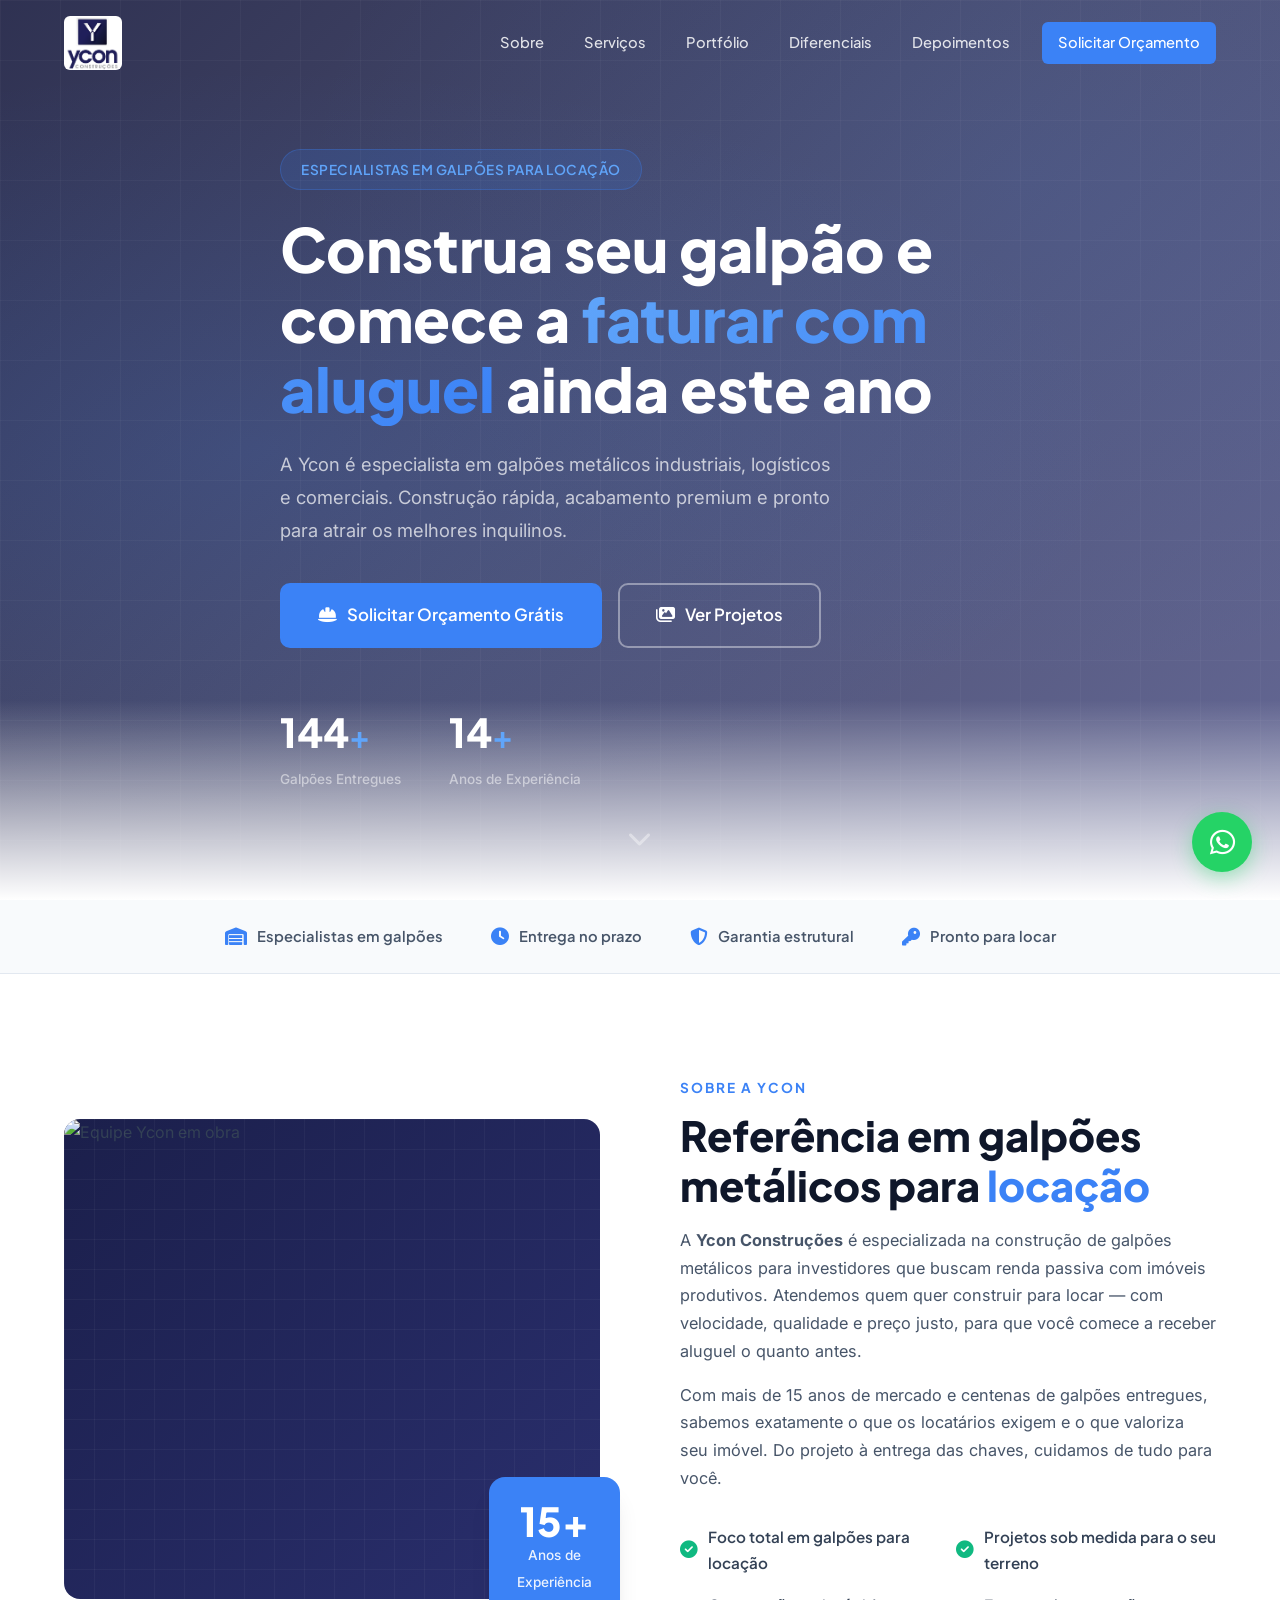
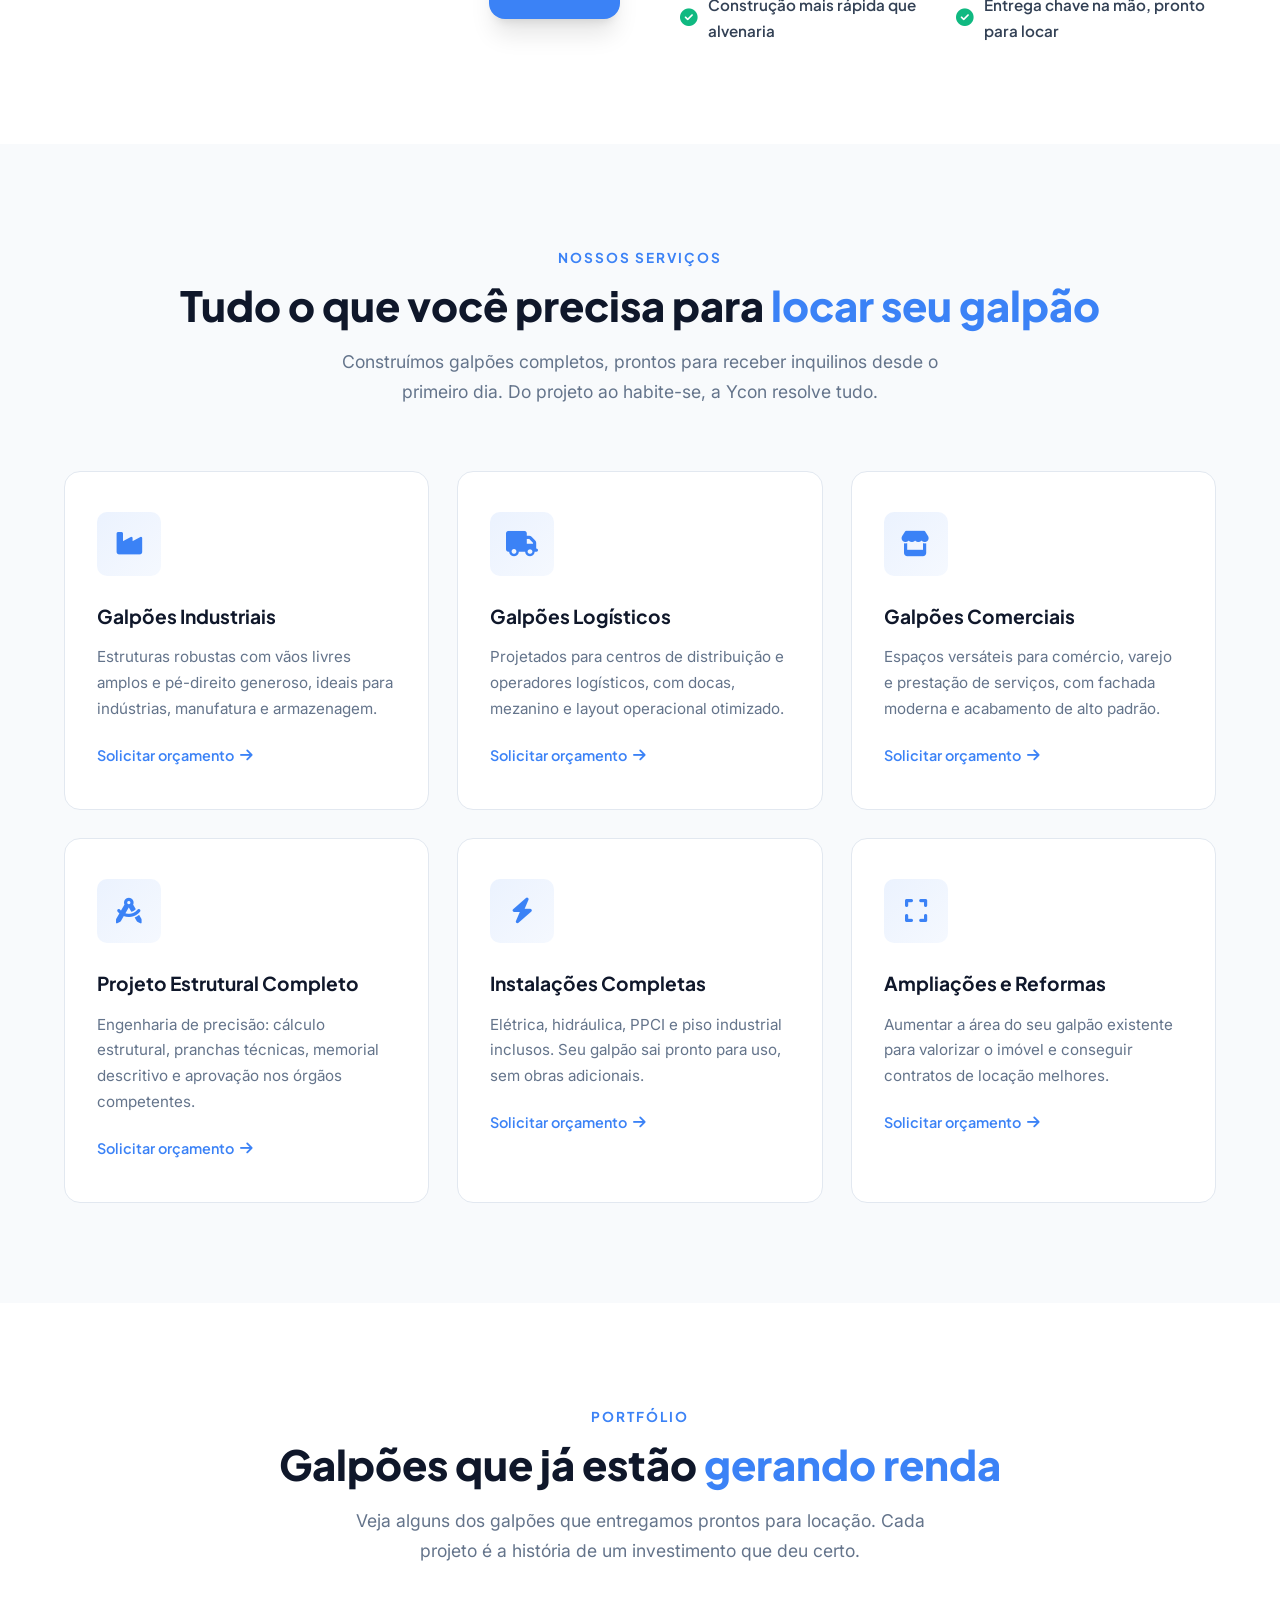
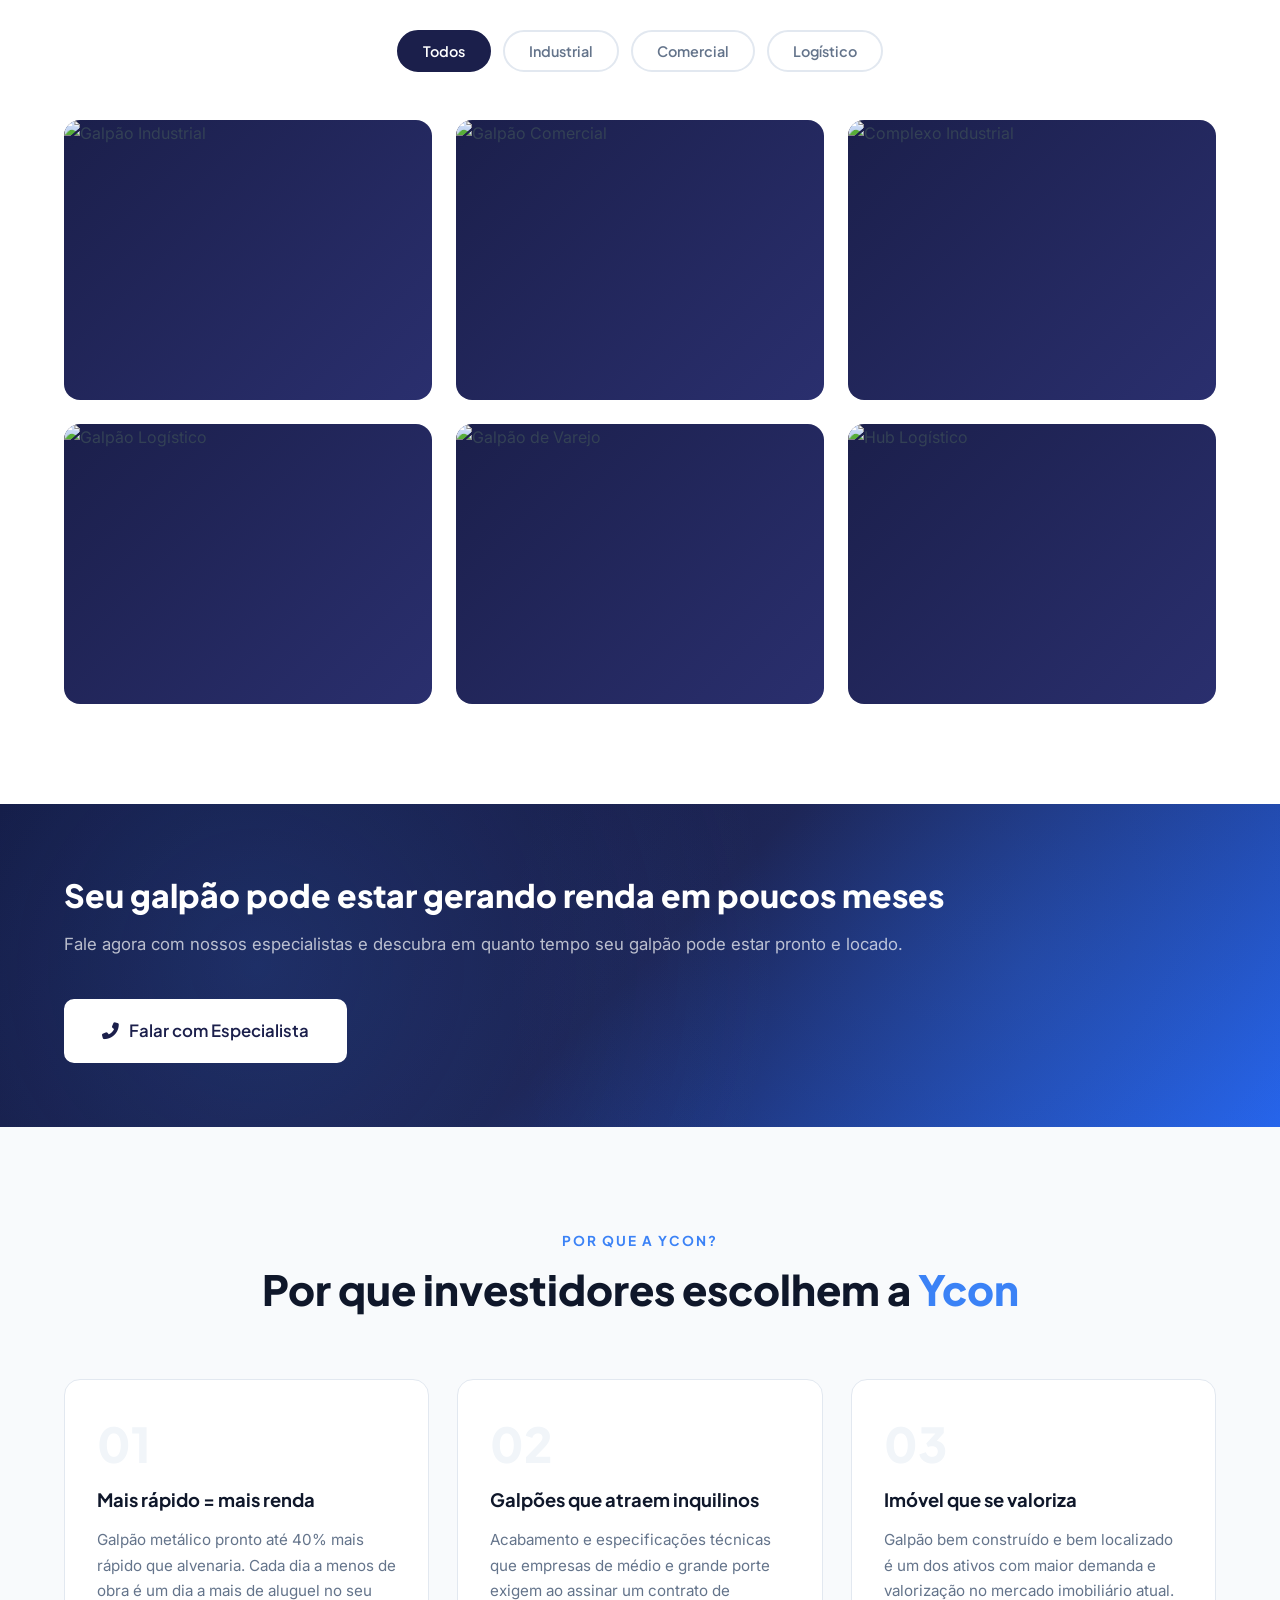
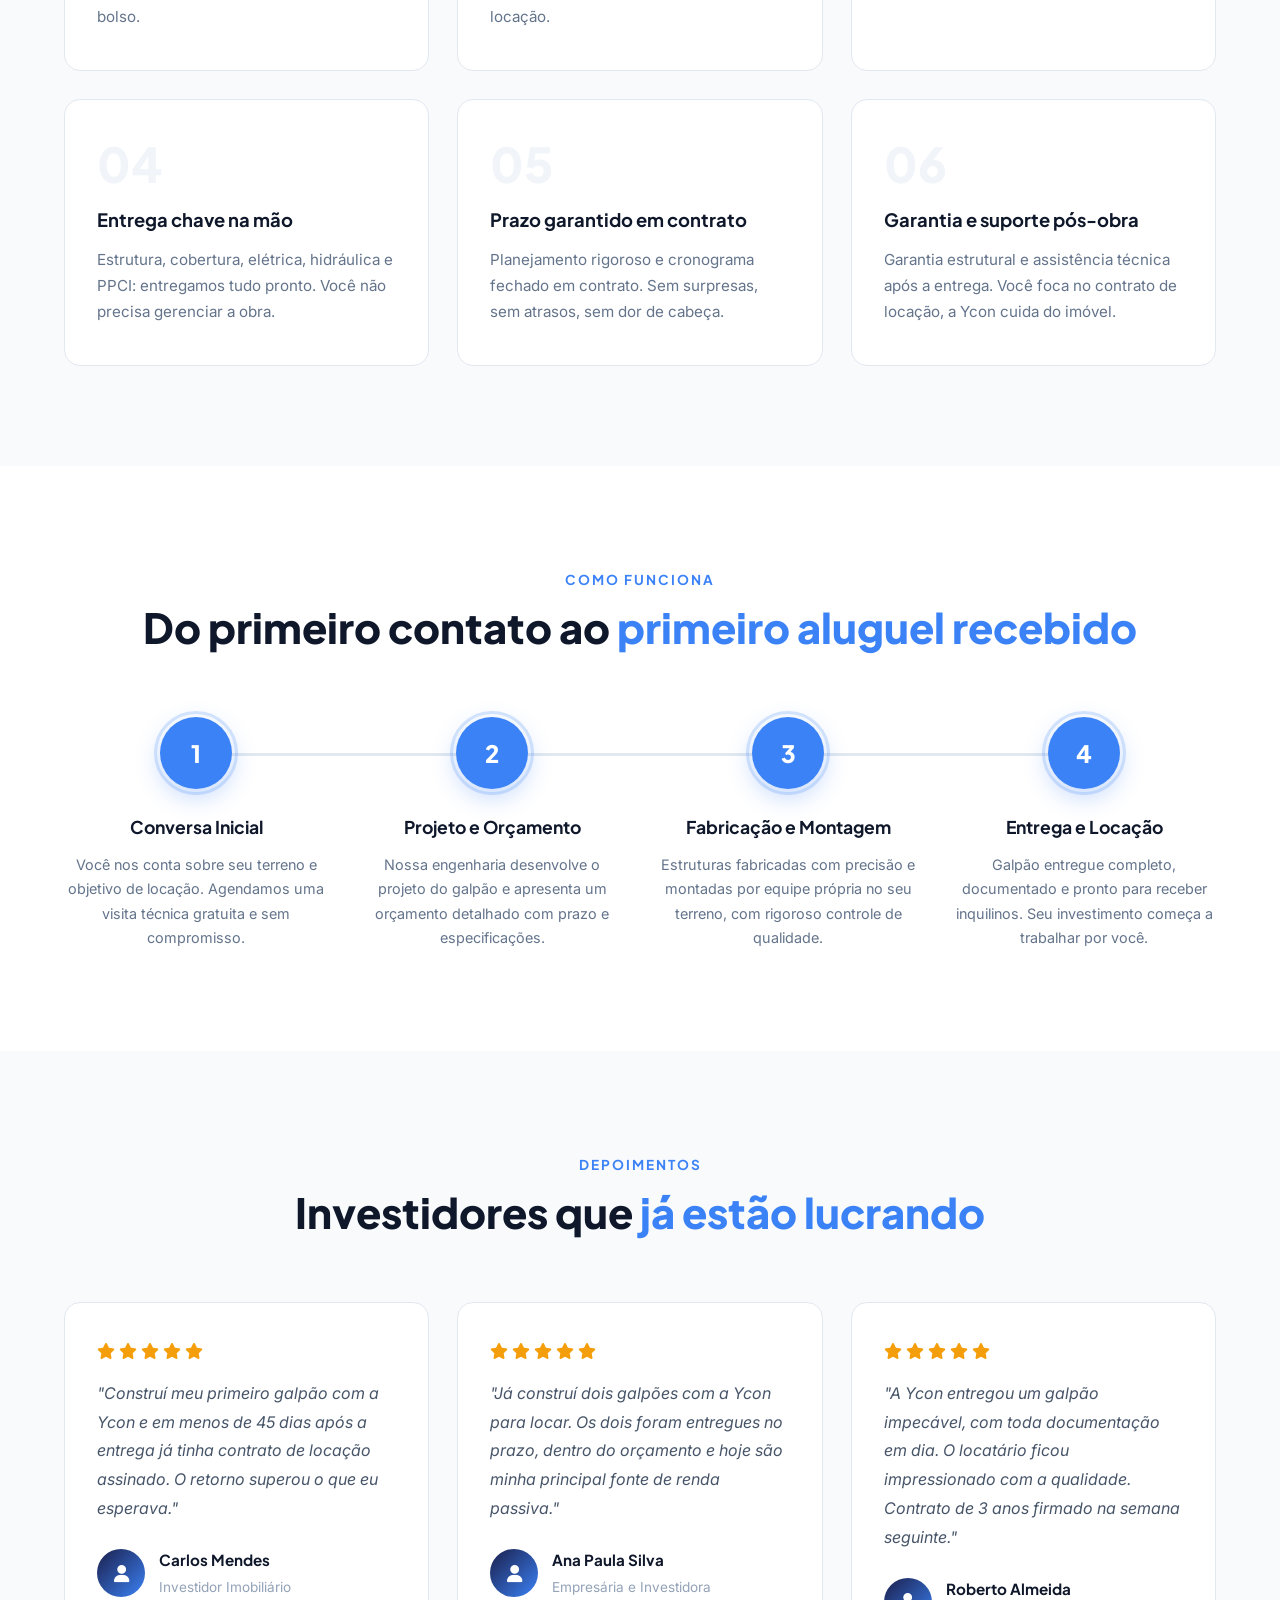
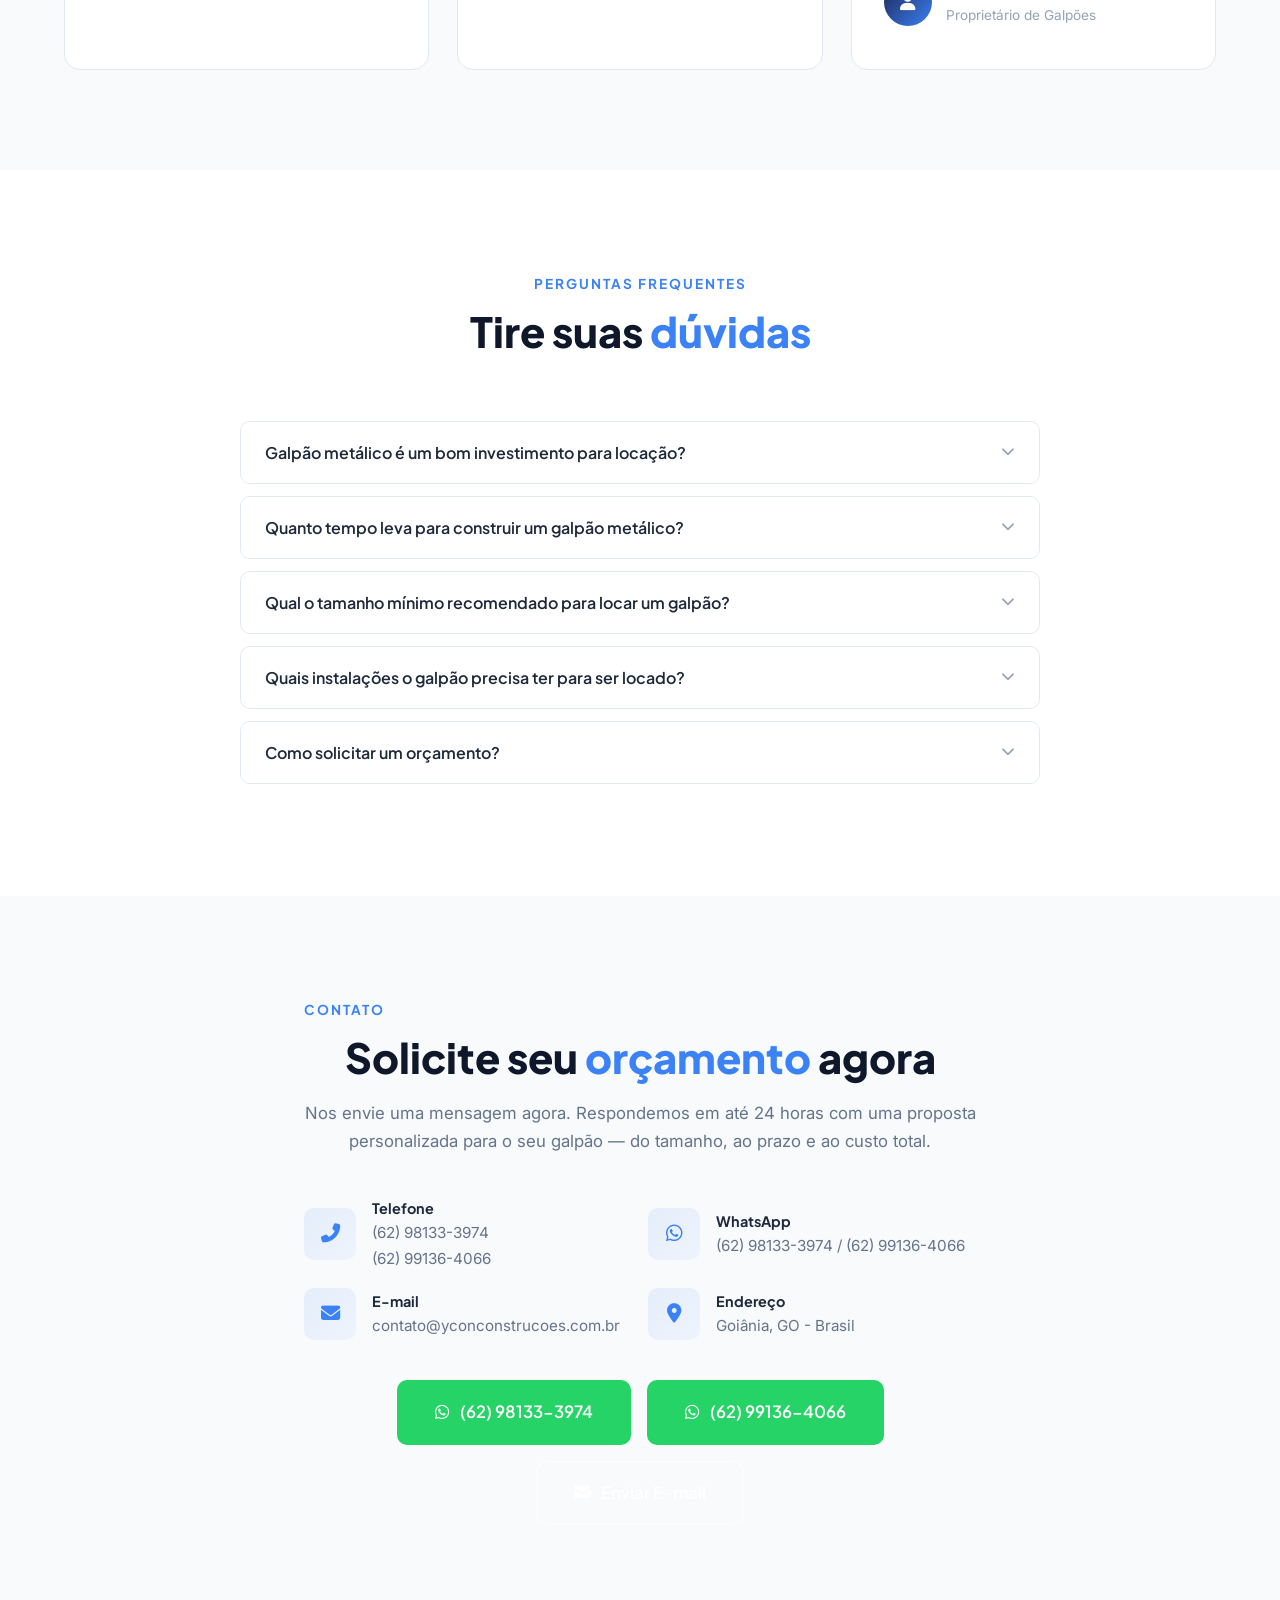
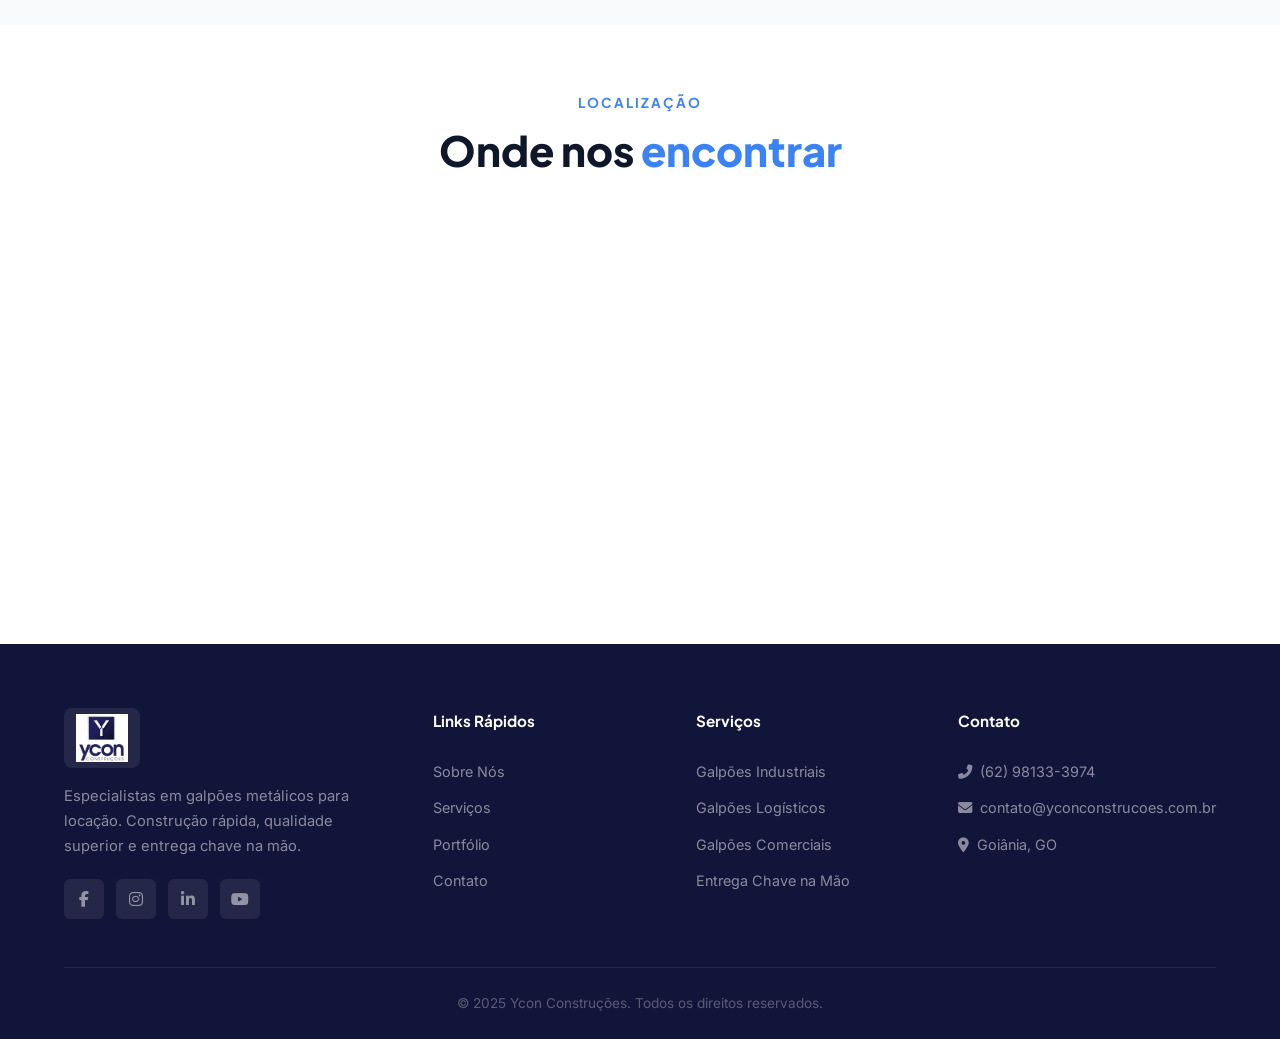
==== commit a8af7202: "feat: adicionar GTM e atualizar stats da hero section - Adiciona Google Tag Manager (GTM-P7KS7FG7) -" ====
--- a/index.html
+++ b/index.html
@@ -6,6 +6,14 @@
   <title>Ycon Construções | Galpões Metálicos para Locação</title>
   <meta name="description" content="Ycon Construções - Especialistas em galpões metálicos para locação. Construa seu galpão industrial, logístico ou comercial e comece a faturar com aluguel. Solicite seu orçamento.">
   <meta name="robots" content="index, follow">
+
+  <!-- Google Tag Manager -->
+  <script>(function(w,d,s,l,i){w[l]=w[l]||[];w[l].push({'gtm.start':
+  new Date().getTime(),event:'gtm.js'});var f=d.getElementsByTagName(s)[0],
+  j=d.createElement(s),dl=l!='dataLayer'?'&l='+l:'';j.async=true;j.src=
+  'https://www.googletagmanager.com/gtm.js?id='+i+dl;f.parentNode.insertBefore(j,f);
+  })(window,document,'script','dataLayer','GTM-P7KS7FG7');</script>
+  <!-- End Google Tag Manager -->
   <meta name="theme-color" content="#1B1F4B">
 
   <!-- Open Graph / Social -->
@@ -26,6 +34,10 @@
   <link rel="stylesheet" href="styles.css">
 </head>
 <body>
+  <!-- Google Tag Manager (noscript) -->
+  <noscript><iframe src="https://www.googletagmanager.com/ns.html?id=GTM-P7KS7FG7"
+  height="0" width="0" style="display:none;visibility:hidden"></iframe></noscript>
+  <!-- End Google Tag Manager (noscript) -->
 
   <!-- Header / Navbar -->
   <header class="header" id="header">
@@ -67,16 +79,12 @@
         </div>
         <div class="hero__stats">
           <div class="hero__stat">
-            <strong class="hero__stat-number" data-target="500">0</strong><span>+</span>
+            <strong class="hero__stat-number" data-target="150">0</strong><span>+</span>
             <span class="hero__stat-label">Galpões Entregues</span>
           </div>
           <div class="hero__stat">
             <strong class="hero__stat-number" data-target="15">0</strong><span>+</span>
             <span class="hero__stat-label">Anos de Experiência</span>
-          </div>
-          <div class="hero__stat">
-            <strong class="hero__stat-number" data-target="100">0</strong><span>%</span>
-            <span class="hero__stat-label">Clientes Satisfeitos</span>
           </div>
         </div>
       </div>
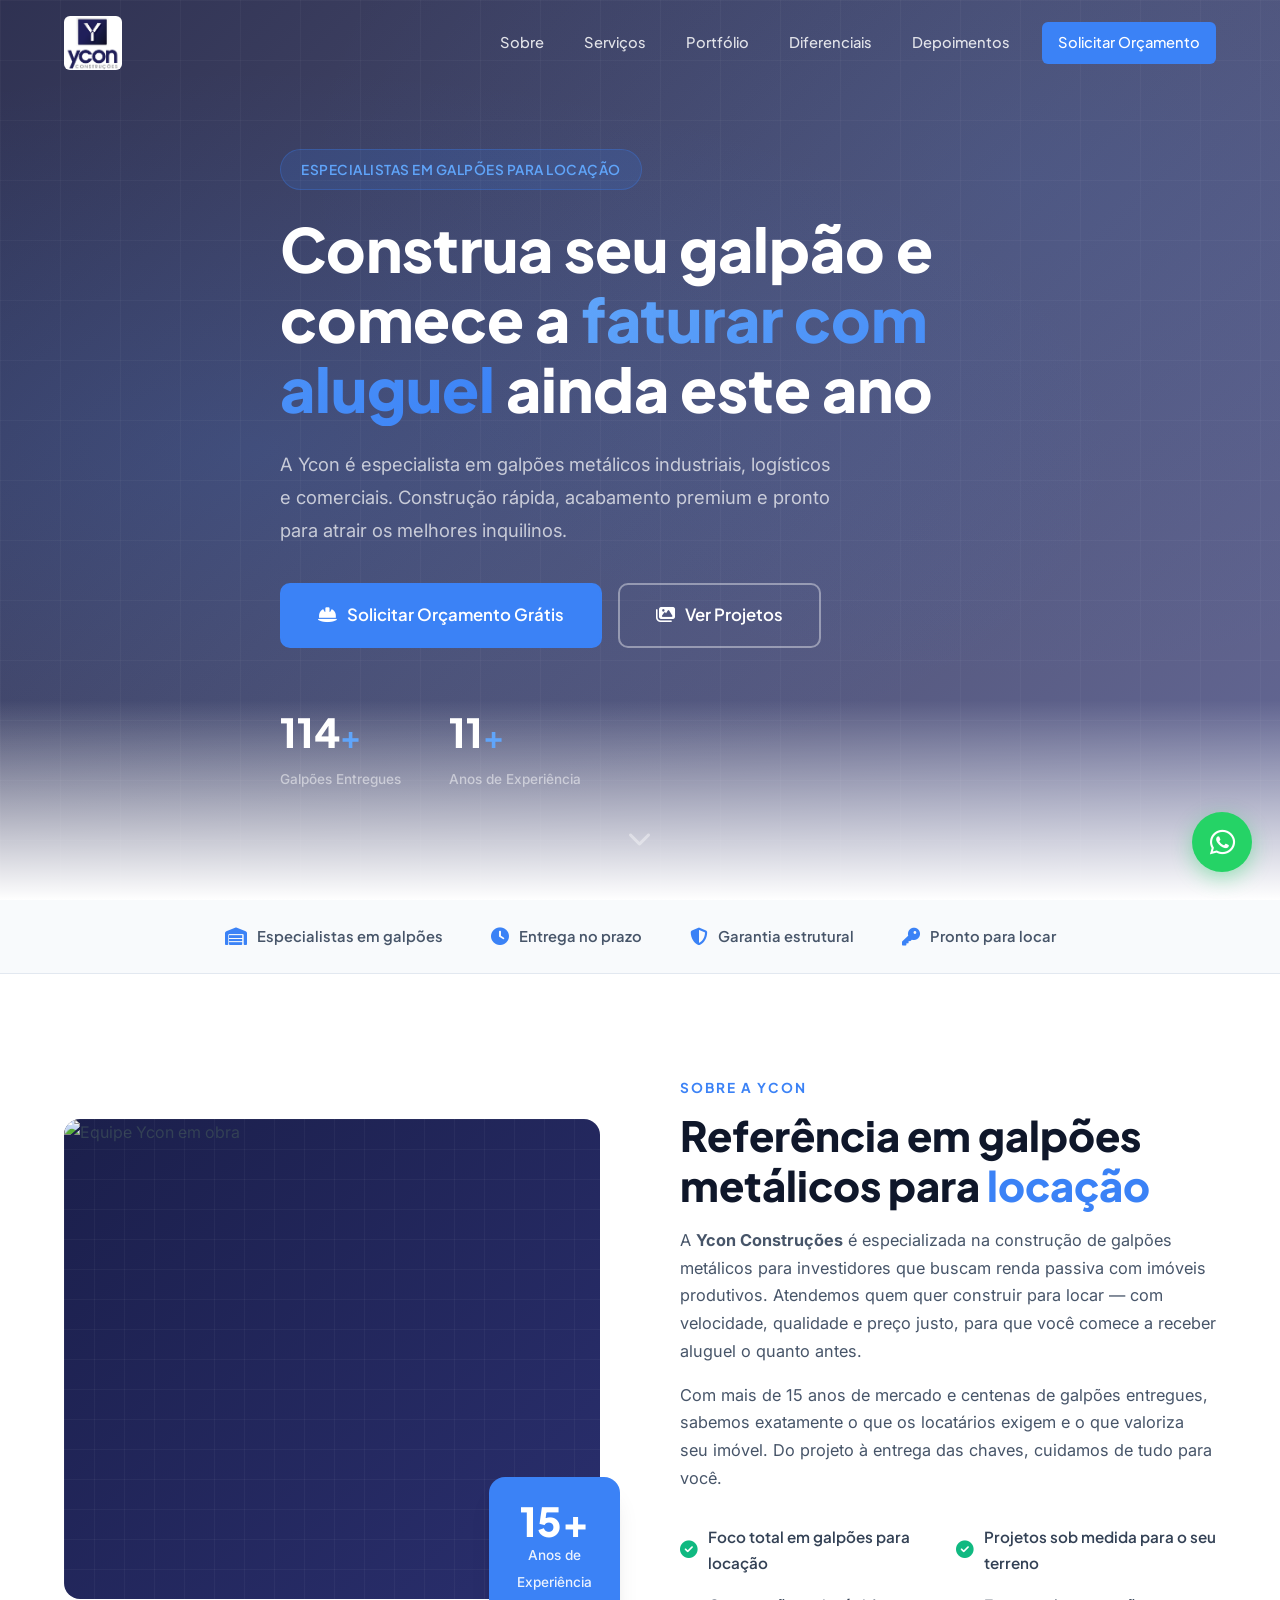
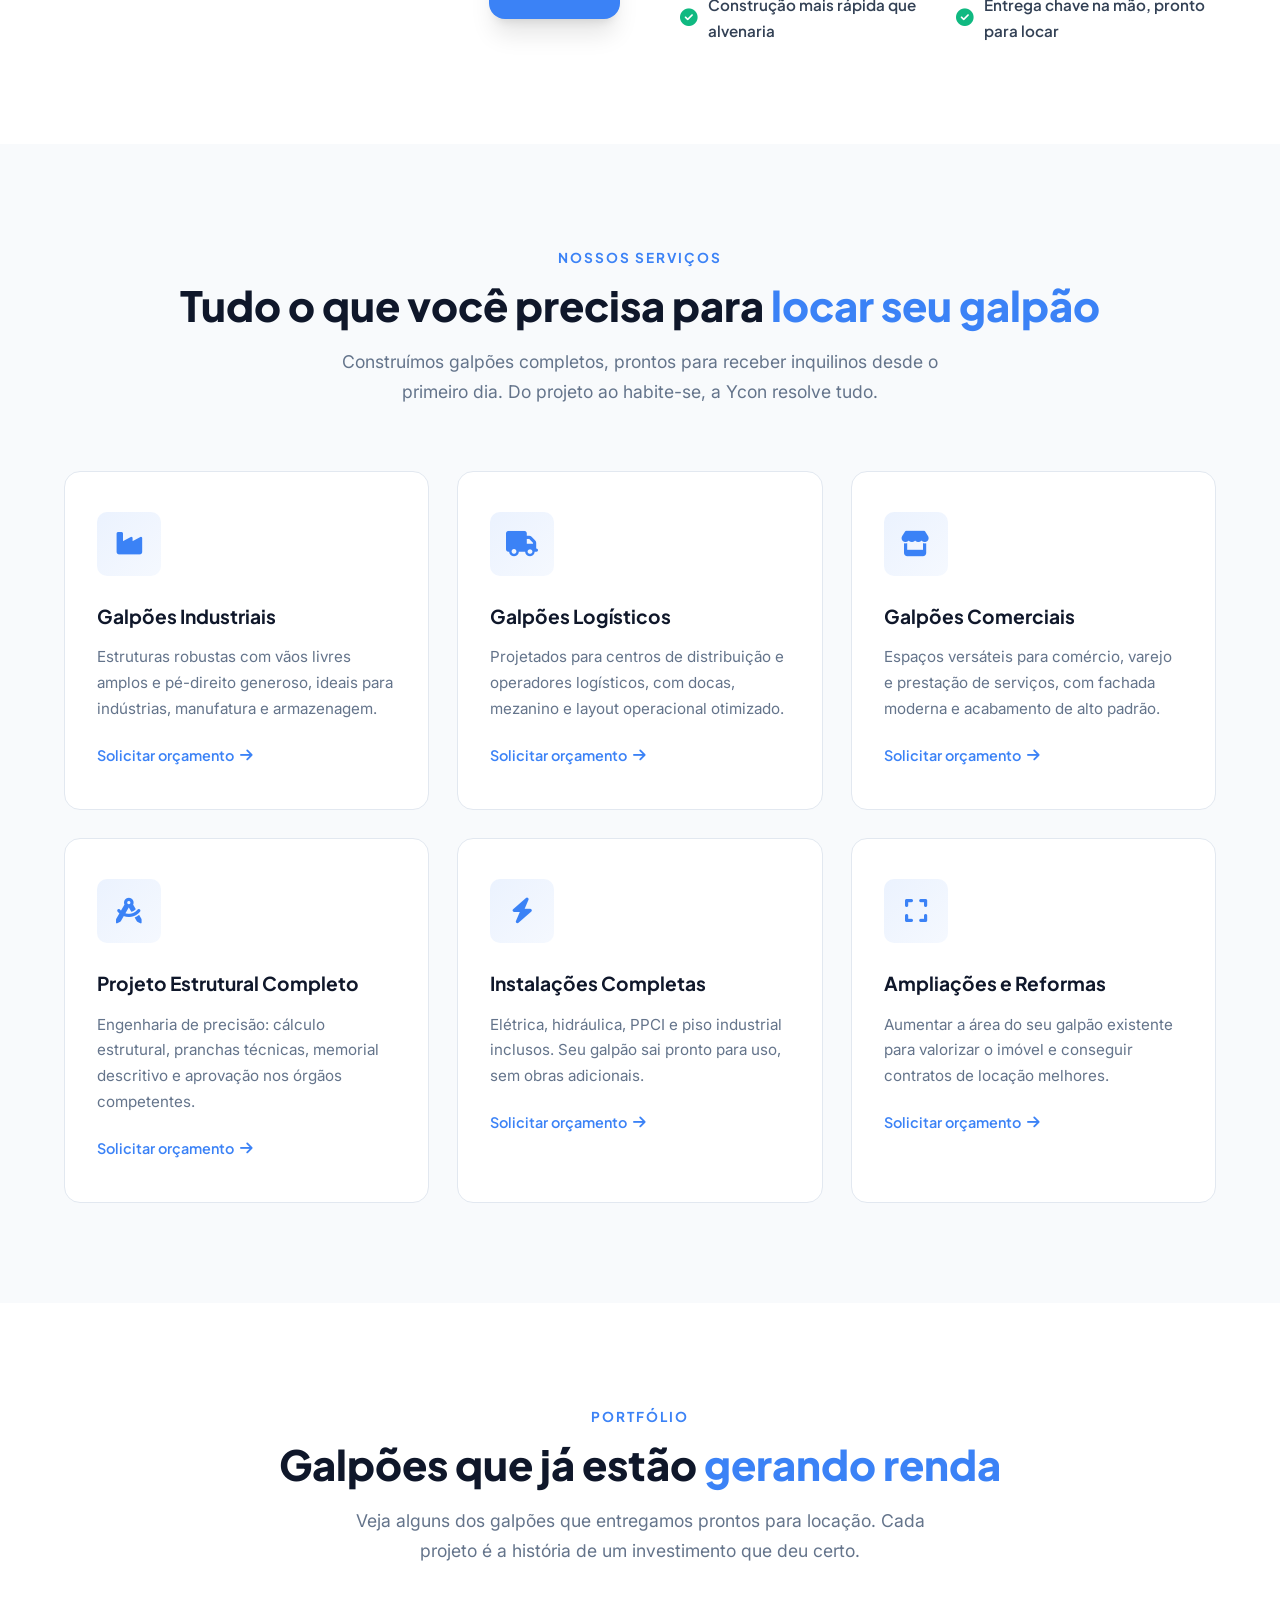
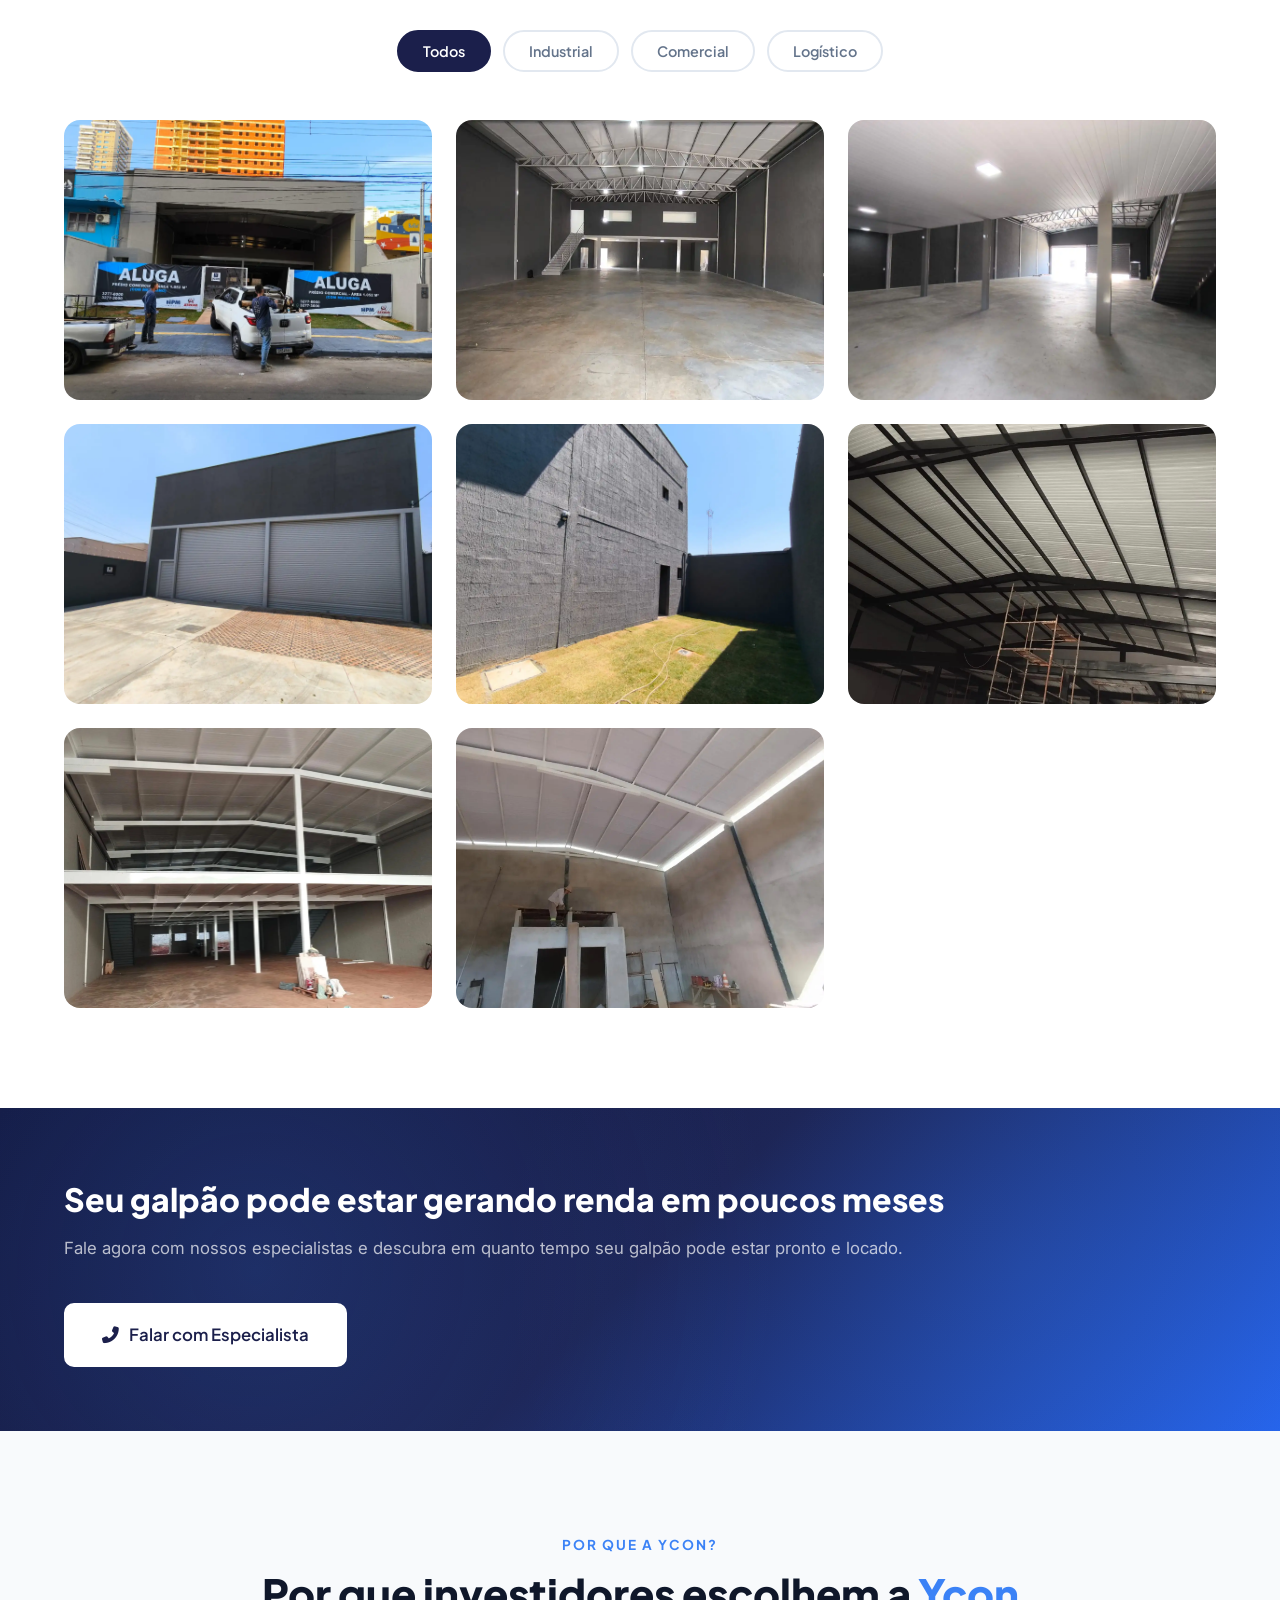
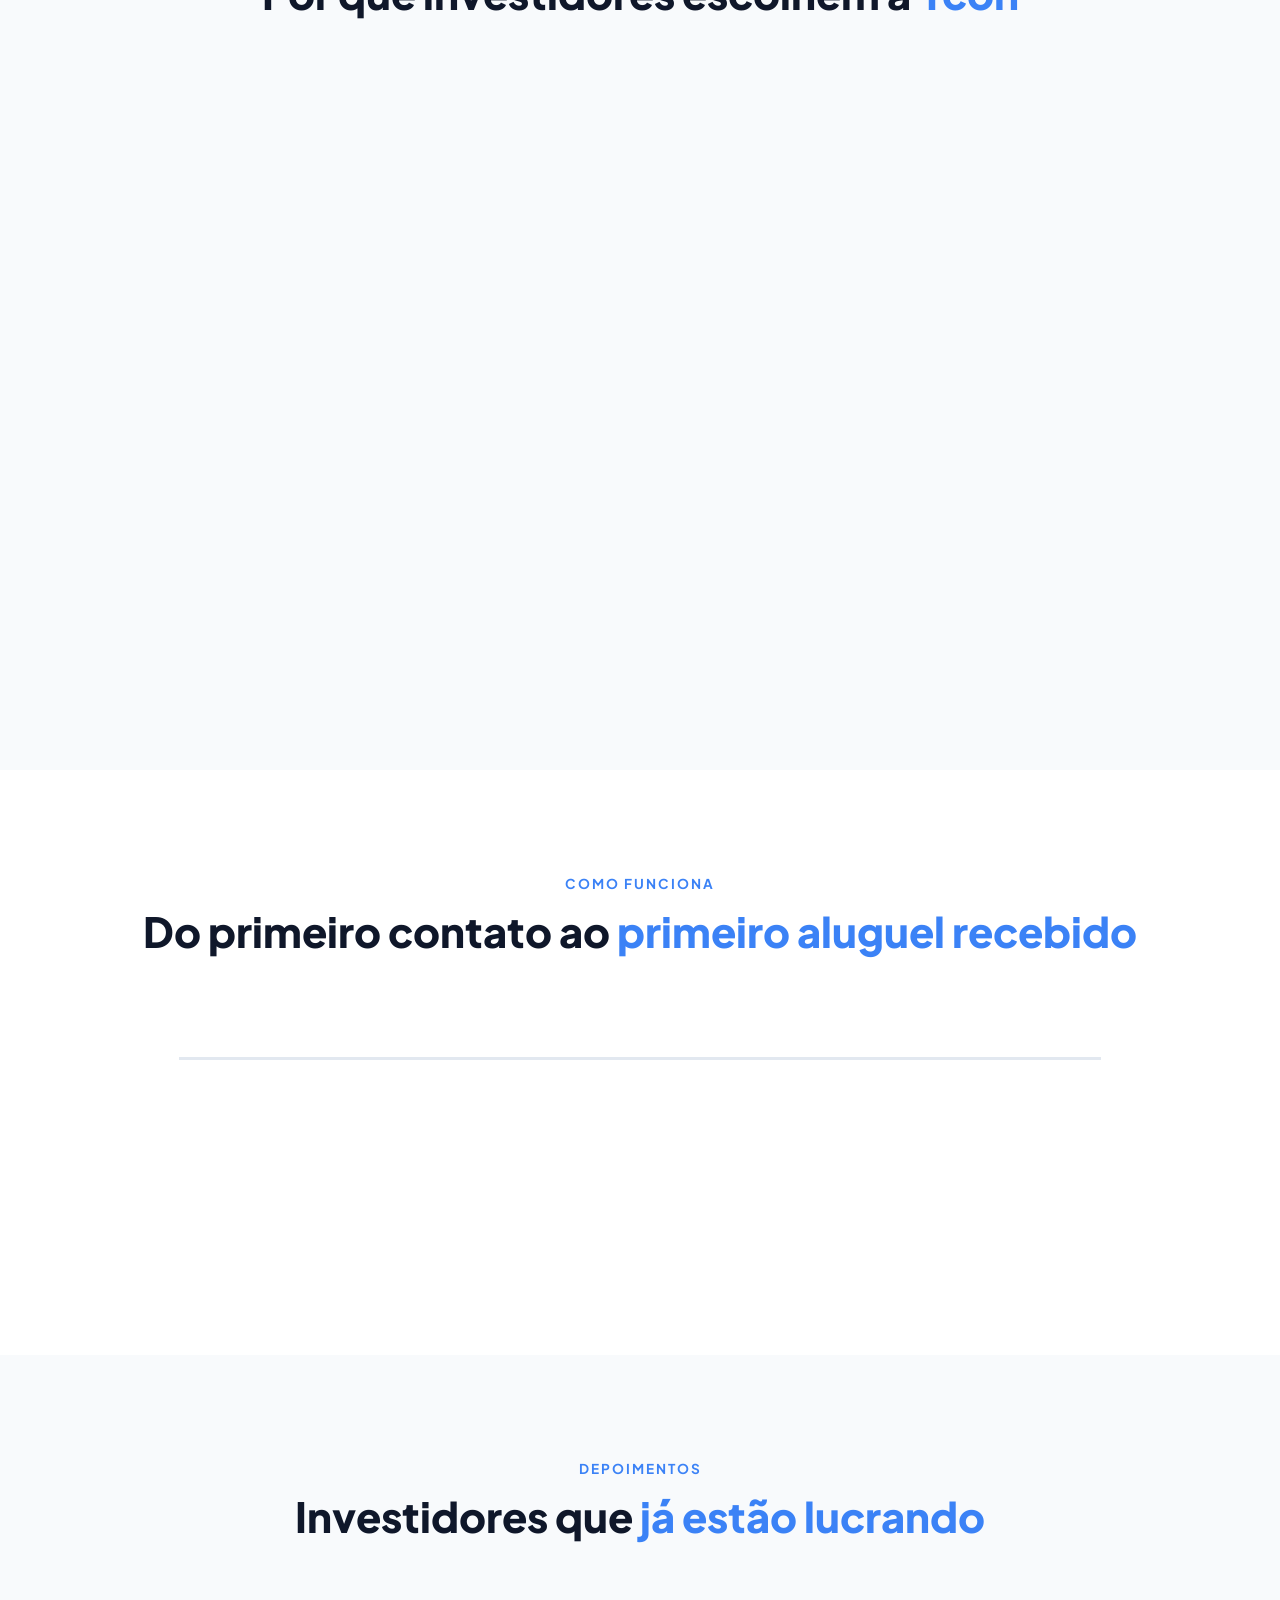
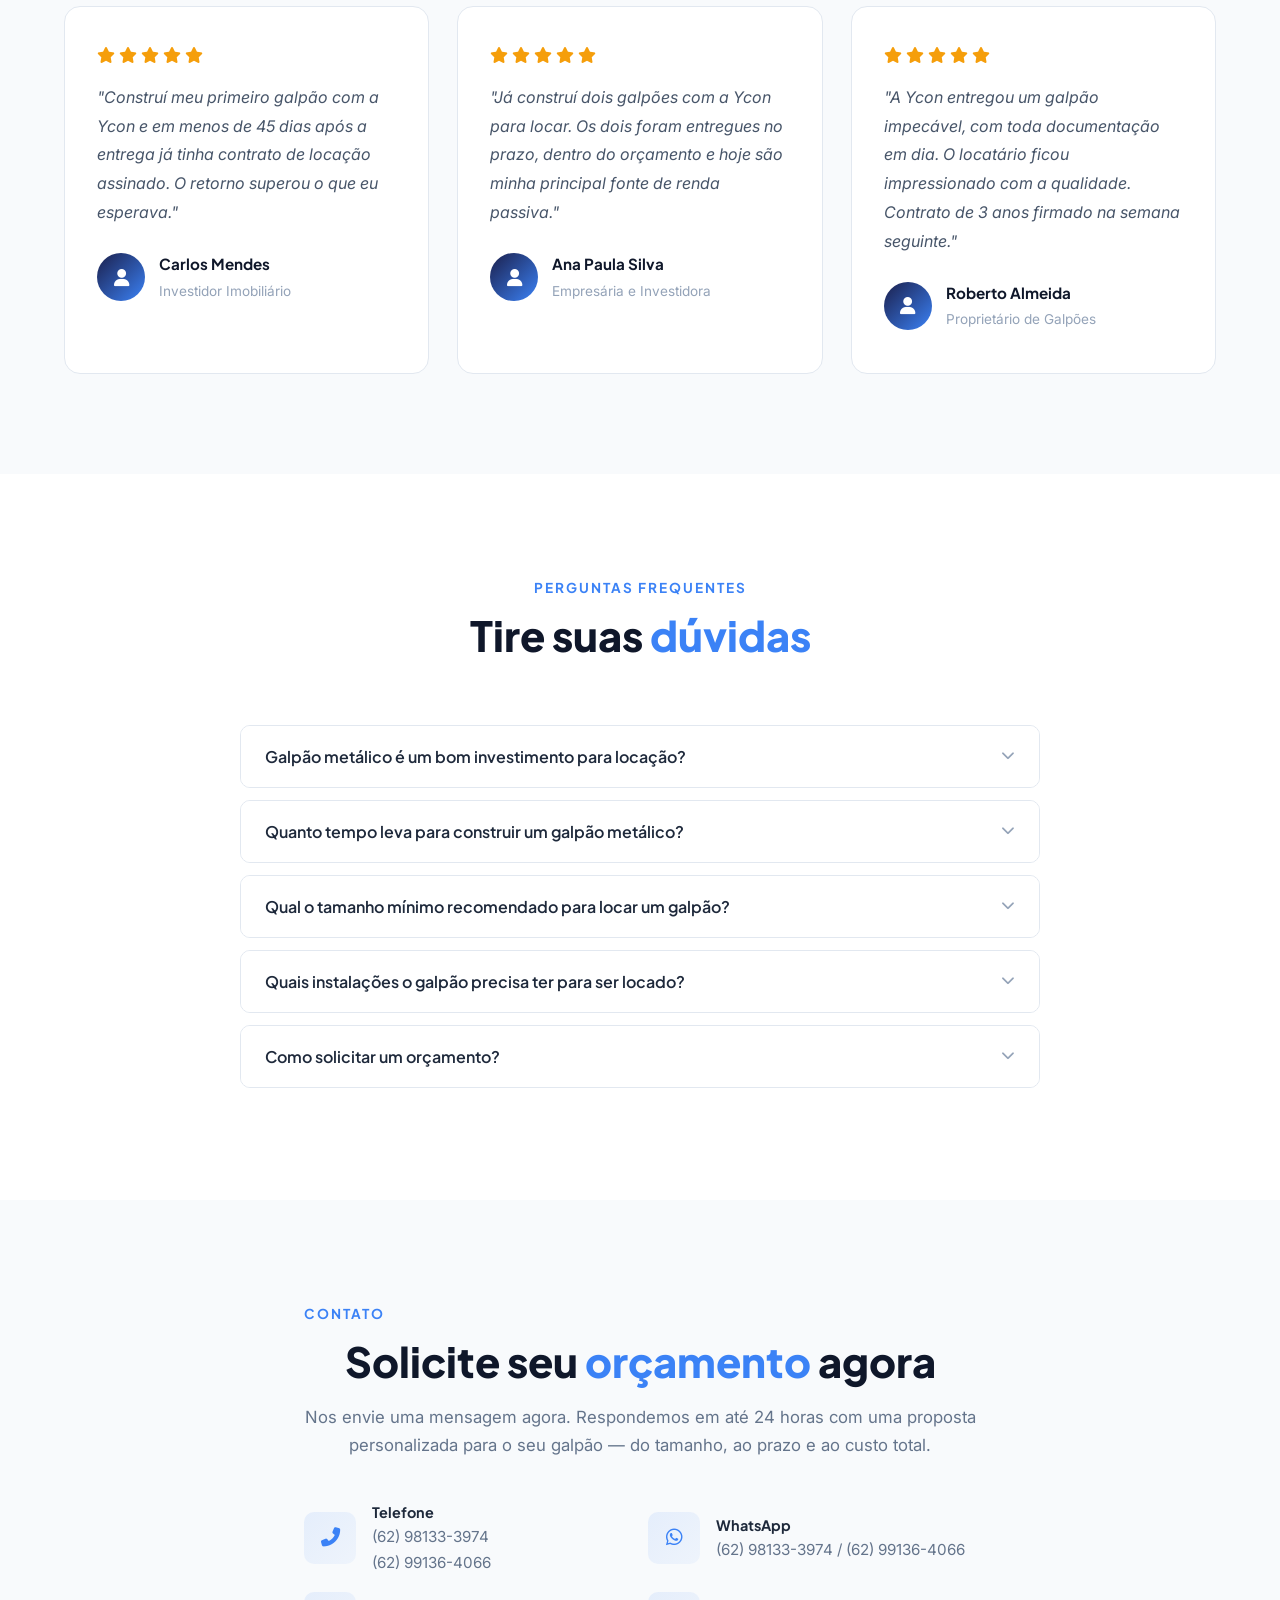
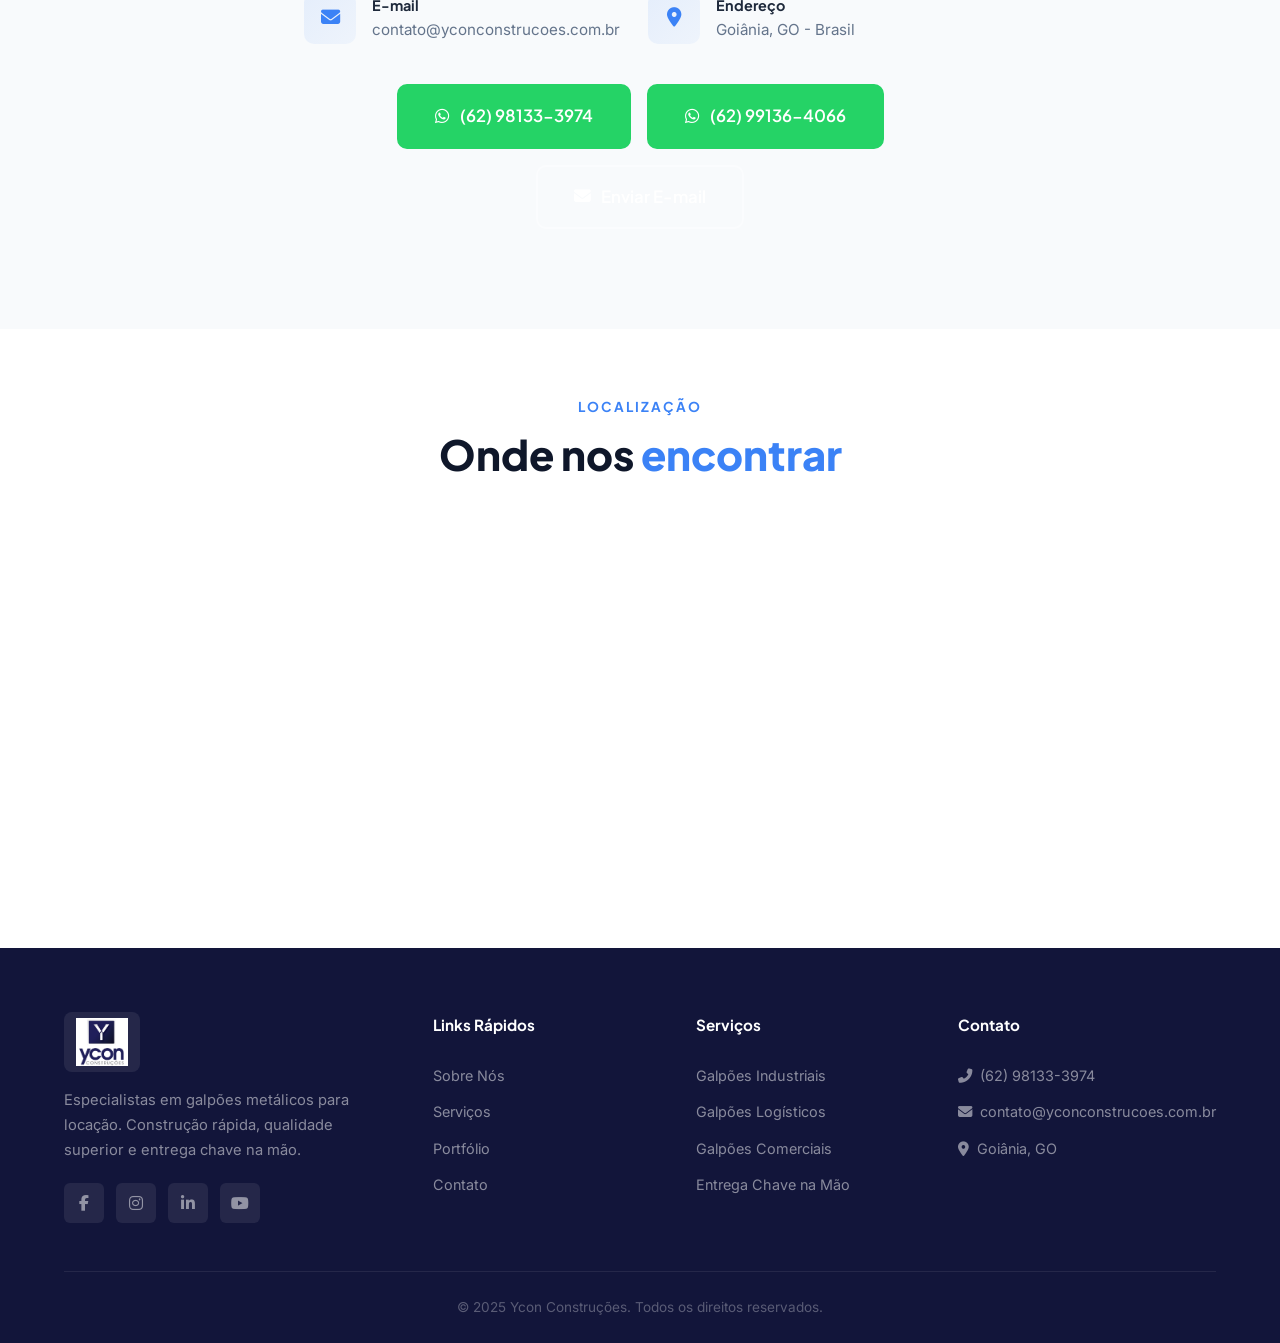
==== commit 16bbd6c3: "feat: substituir imagens do portfólio por fotos reais das obras Co-Authored-By: Claude Sonnet 4.6 <n" ====
--- a/index.html
+++ b/index.html
@@ -239,7 +239,7 @@
       <div class="portfolio__grid">
         <div class="portfolio__item" data-category="industrial">
           <div class="portfolio__image">
-            <img src="https://images.pexels.com/photos/14213937/pexels-photo-14213937.jpeg?auto=compress&cs=tinysrgb&w=600&h=400&fit=crop" alt="Galpão Industrial" loading="lazy">
+            <img src="Imagens Obras/WhatsApp-Image-2026-04-16-at-16.19.30-_1_.webp" alt="Galpão Industrial" loading="lazy">
           </div>
           <div class="portfolio__overlay">
             <h4>Galpão Industrial</h4>
@@ -248,7 +248,7 @@
         </div>
         <div class="portfolio__item" data-category="comercial">
           <div class="portfolio__image">
-            <img src="https://images.pexels.com/photos/20954930/pexels-photo-20954930.jpeg?auto=compress&cs=tinysrgb&w=600&h=400&fit=crop" alt="Galpão Comercial" loading="lazy">
+            <img src="Imagens Obras/WhatsApp-Image-2026-04-16-at-16.21.41-_1_.webp" alt="Galpão Comercial" loading="lazy">
           </div>
           <div class="portfolio__overlay">
             <h4>Galpão Comercial</h4>
@@ -257,7 +257,7 @@
         </div>
         <div class="portfolio__item" data-category="industrial">
           <div class="portfolio__image">
-            <img src="https://images.pexels.com/photos/12771407/pexels-photo-12771407.jpeg?auto=compress&cs=tinysrgb&w=600&h=400&fit=crop" alt="Complexo Industrial" loading="lazy">
+            <img src="Imagens Obras/WhatsApp-Image-2026-04-16-at-16.21.41-_2_.webp" alt="Complexo Industrial" loading="lazy">
           </div>
           <div class="portfolio__overlay">
             <h4>Complexo Industrial</h4>
@@ -266,7 +266,7 @@
         </div>
         <div class="portfolio__item" data-category="cobertura">
           <div class="portfolio__image">
-            <img src="https://images.pexels.com/photos/2958565/pexels-photo-2958565.jpeg?auto=compress&cs=tinysrgb&w=600&h=400&fit=crop" alt="Galpão Logístico" loading="lazy">
+            <img src="Imagens Obras/WhatsApp-Image-2026-04-16-at-16.21.41.webp" alt="Galpão Logístico" loading="lazy">
           </div>
           <div class="portfolio__overlay">
             <h4>Galpão Logístico</h4>
@@ -275,7 +275,7 @@
         </div>
         <div class="portfolio__item" data-category="comercial">
           <div class="portfolio__image">
-            <img src="https://images.pexels.com/photos/17869031/pexels-photo-17869031.jpeg?auto=compress&cs=tinysrgb&w=600&h=400&fit=crop" alt="Galpão de Varejo" loading="lazy">
+            <img src="Imagens Obras/WhatsApp-Image-2026-04-16-at-16.21.42.webp" alt="Galpão de Varejo" loading="lazy">
           </div>
           <div class="portfolio__overlay">
             <h4>Galpão de Varejo</h4>
@@ -284,11 +284,29 @@
         </div>
         <div class="portfolio__item" data-category="cobertura">
           <div class="portfolio__image">
-            <img src="https://images.pexels.com/photos/236722/pexels-photo-236722.jpeg?auto=compress&cs=tinysrgb&w=600&h=400&fit=crop" alt="Hub Logístico" loading="lazy">
+            <img src="Imagens Obras/WhatsApp-Image-2026-04-16-at-16.27.30.webp" alt="Hub Logístico" loading="lazy">
           </div>
           <div class="portfolio__overlay">
             <h4>Hub Logístico</h4>
             <p>Vão livre 40m — 6.000m²</p>
+          </div>
+        </div>
+        <div class="portfolio__item" data-category="industrial">
+          <div class="portfolio__image">
+            <img src="Imagens Obras/WhatsApp-Image-2026-04-16-at-16.27.54.webp" alt="Galpão Metálico" loading="lazy">
+          </div>
+          <div class="portfolio__overlay">
+            <h4>Galpão Metálico</h4>
+            <p>Estrutura premium — pronto para locar</p>
+          </div>
+        </div>
+        <div class="portfolio__item" data-category="cobertura">
+          <div class="portfolio__image">
+            <img src="Imagens Obras/WhatsApp-Image-2026-04-16-at-16.28.23.webp" alt="Galpão Logístico Premium" loading="lazy">
+          </div>
+          <div class="portfolio__overlay">
+            <h4>Galpão Logístico Premium</h4>
+            <p>Alta demanda — entregue no prazo</p>
           </div>
         </div>
       </div>
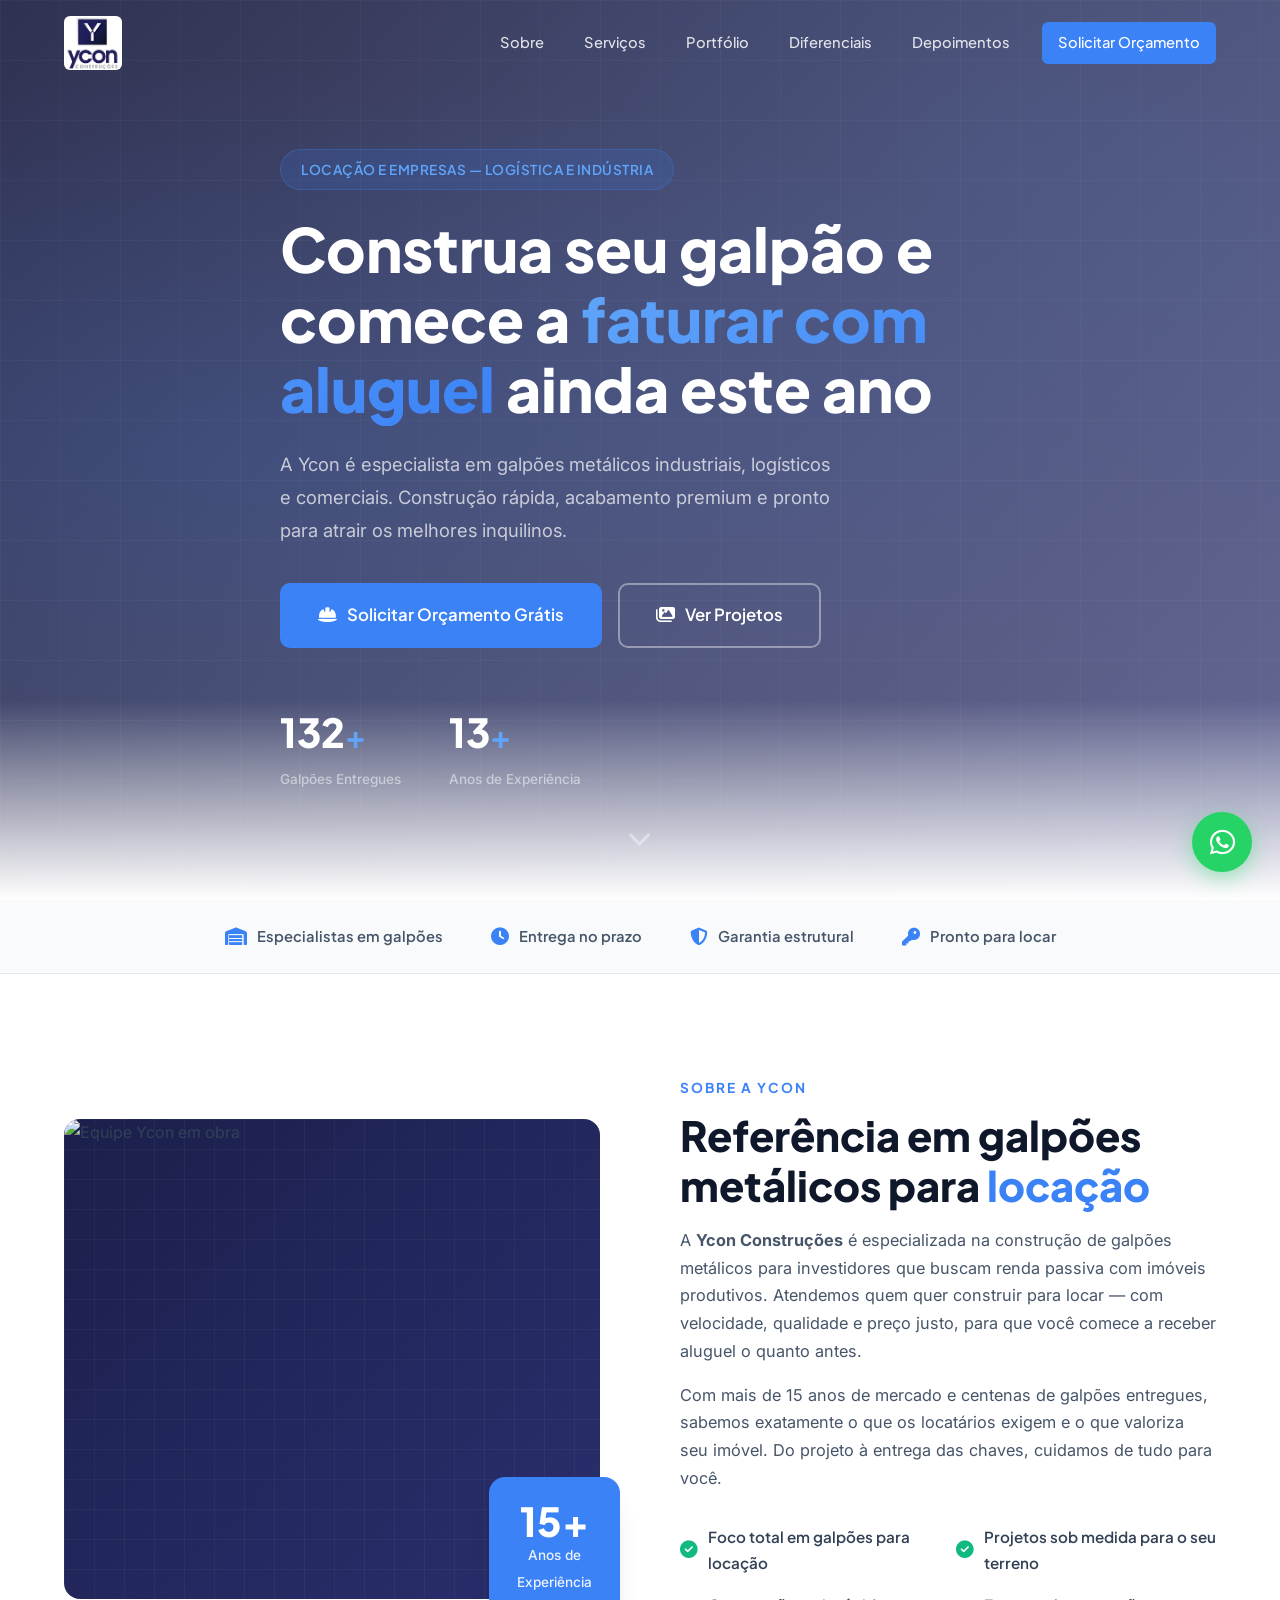
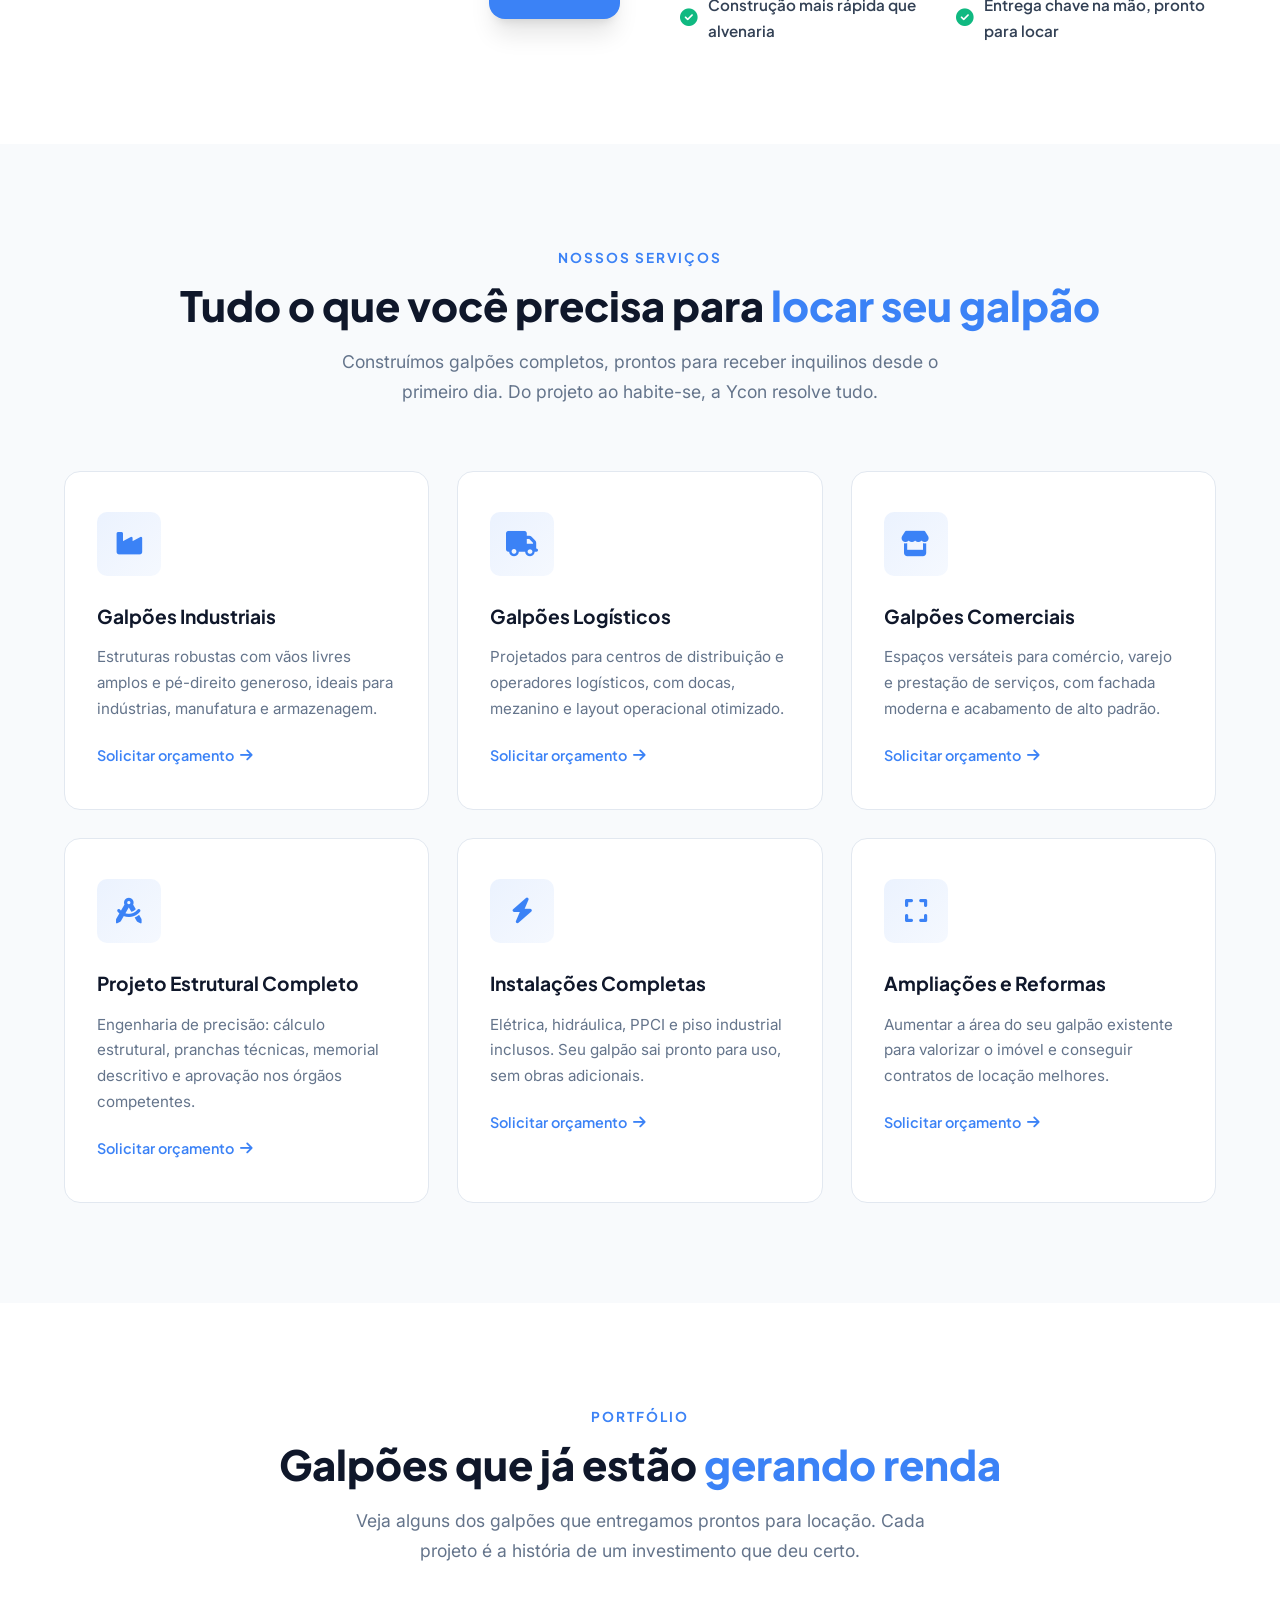
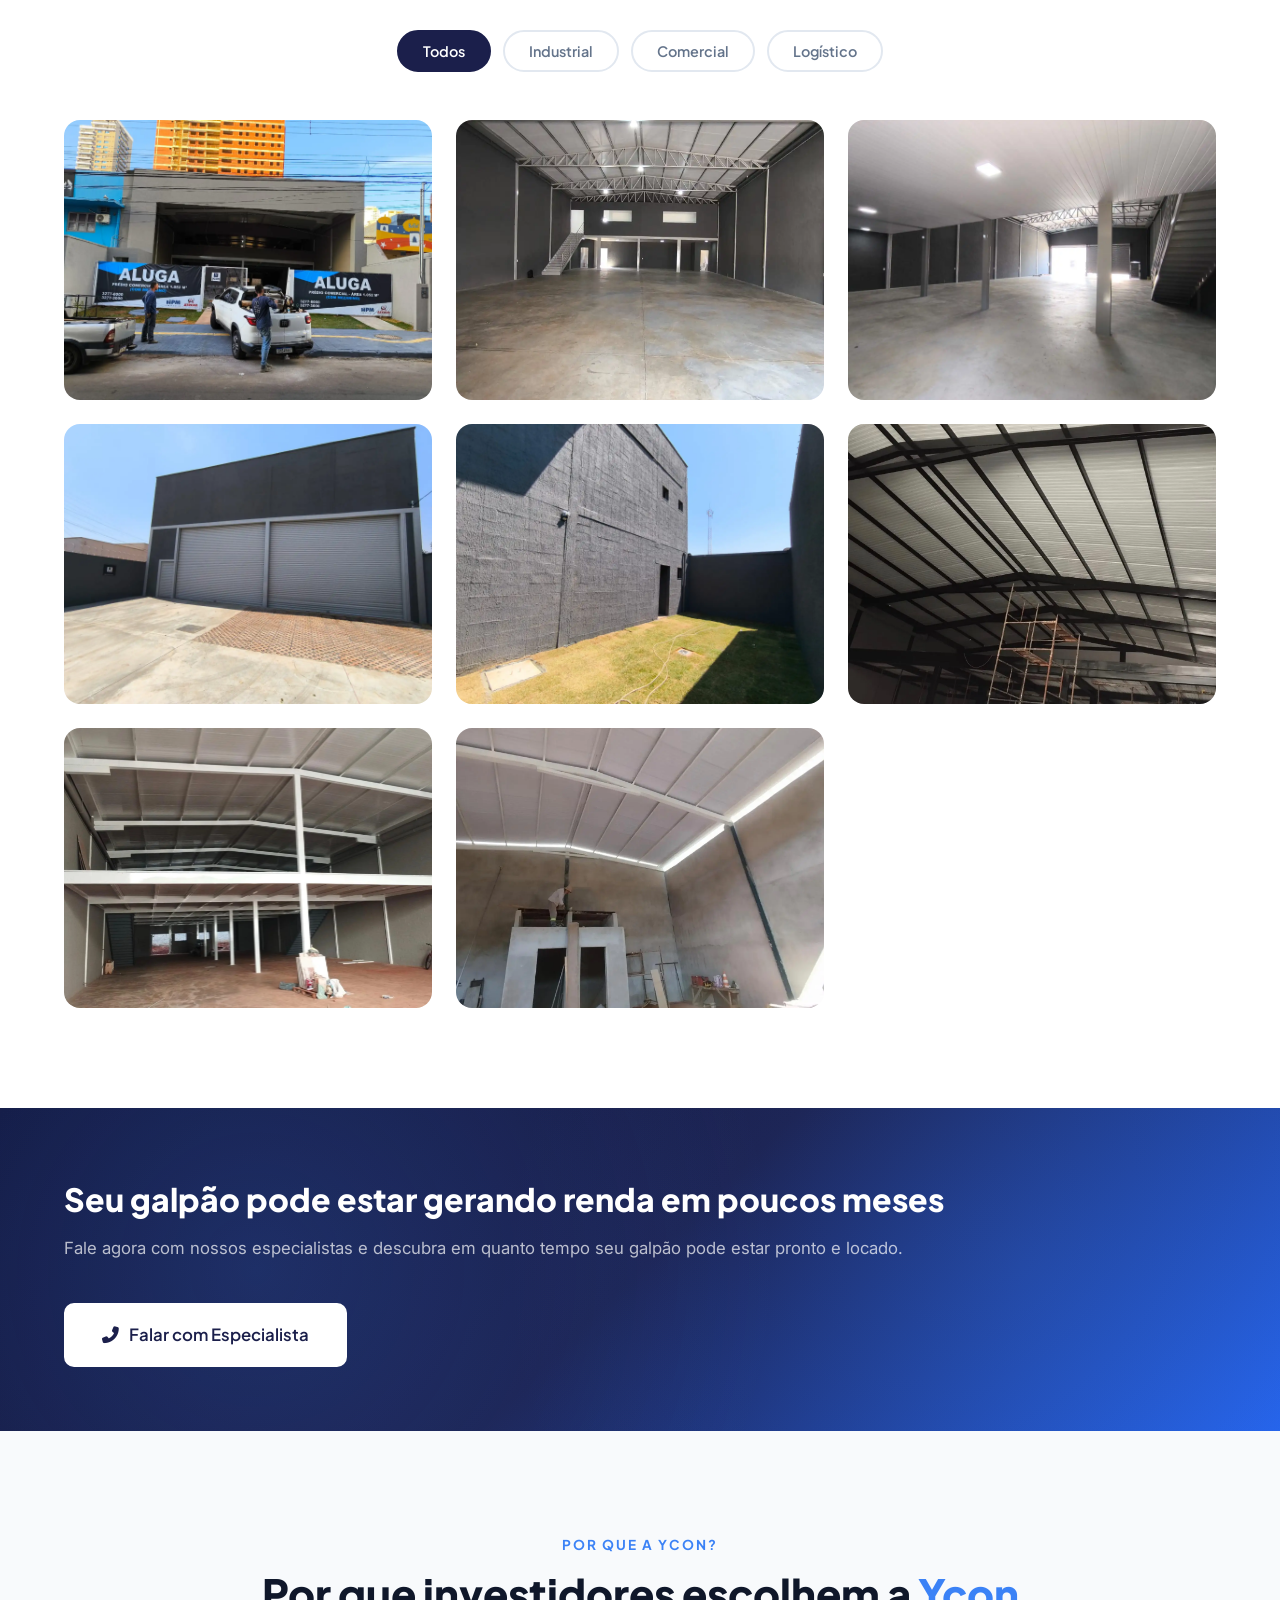
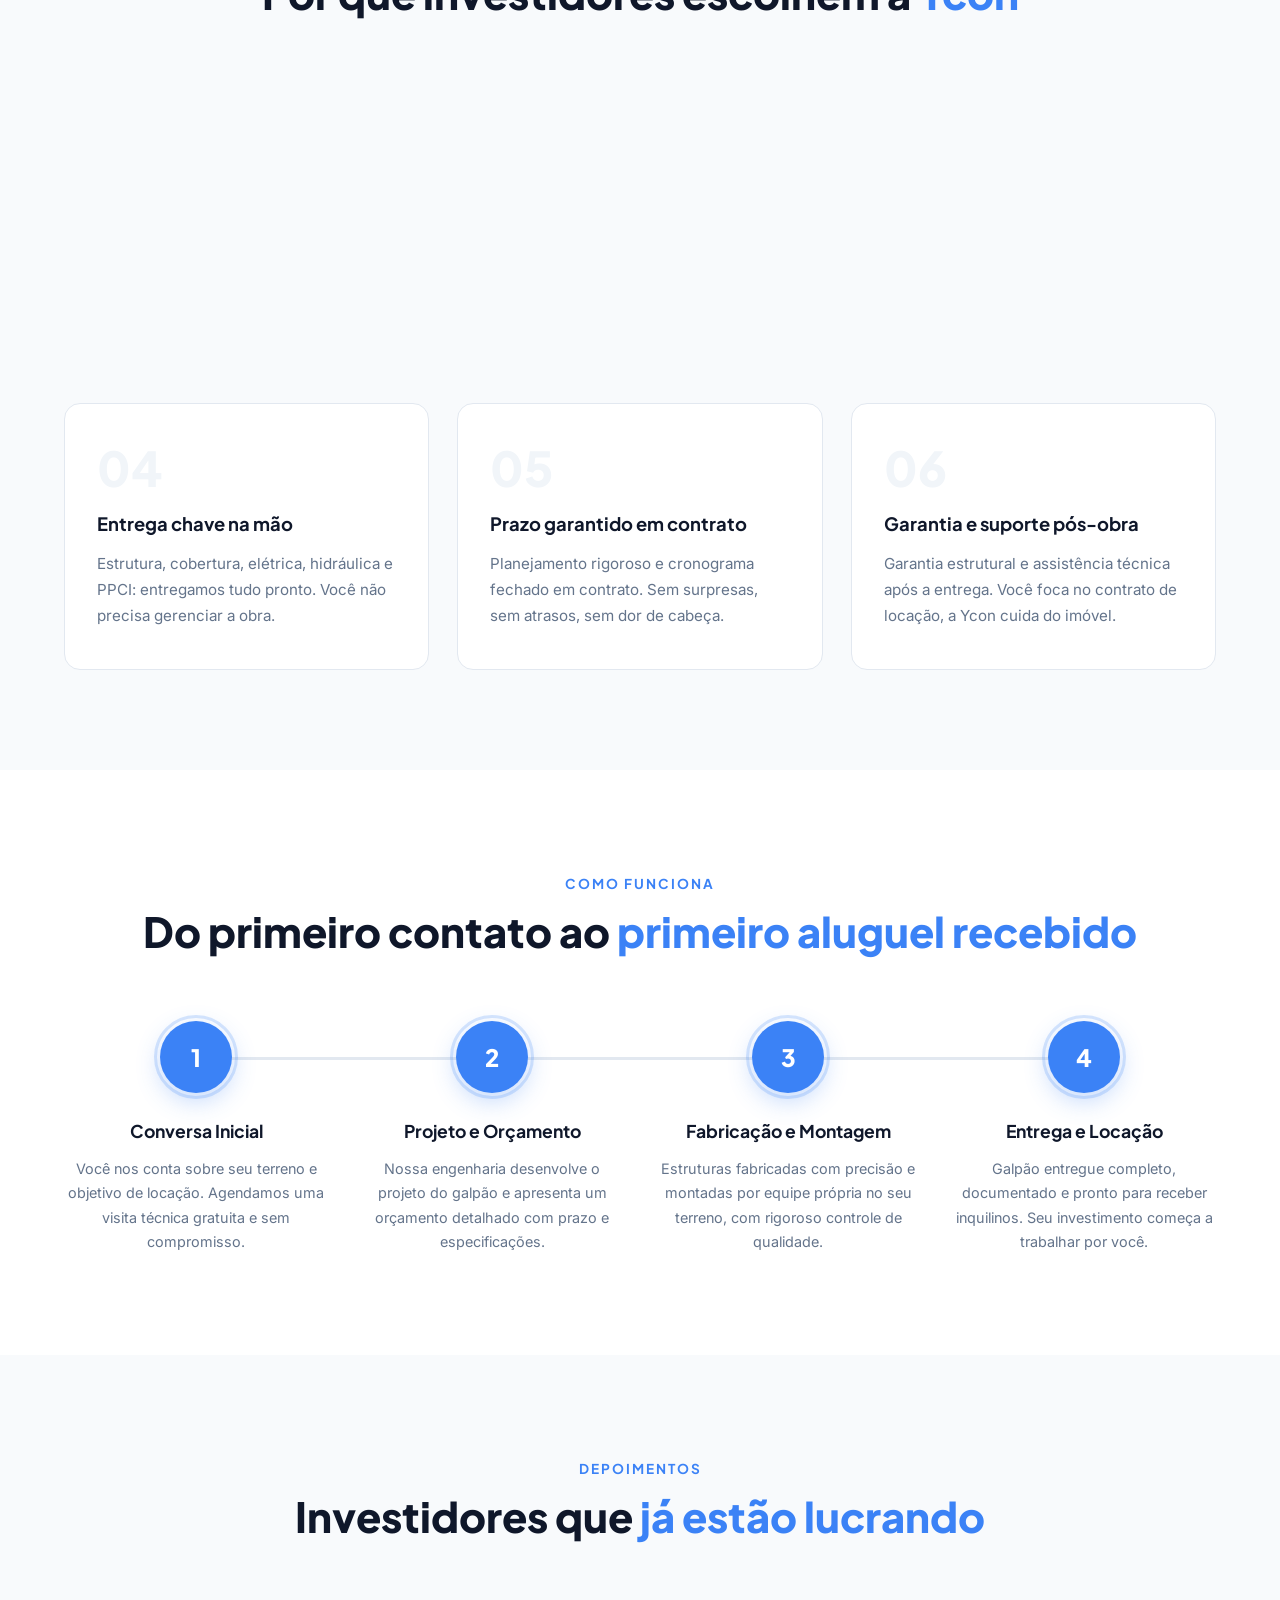
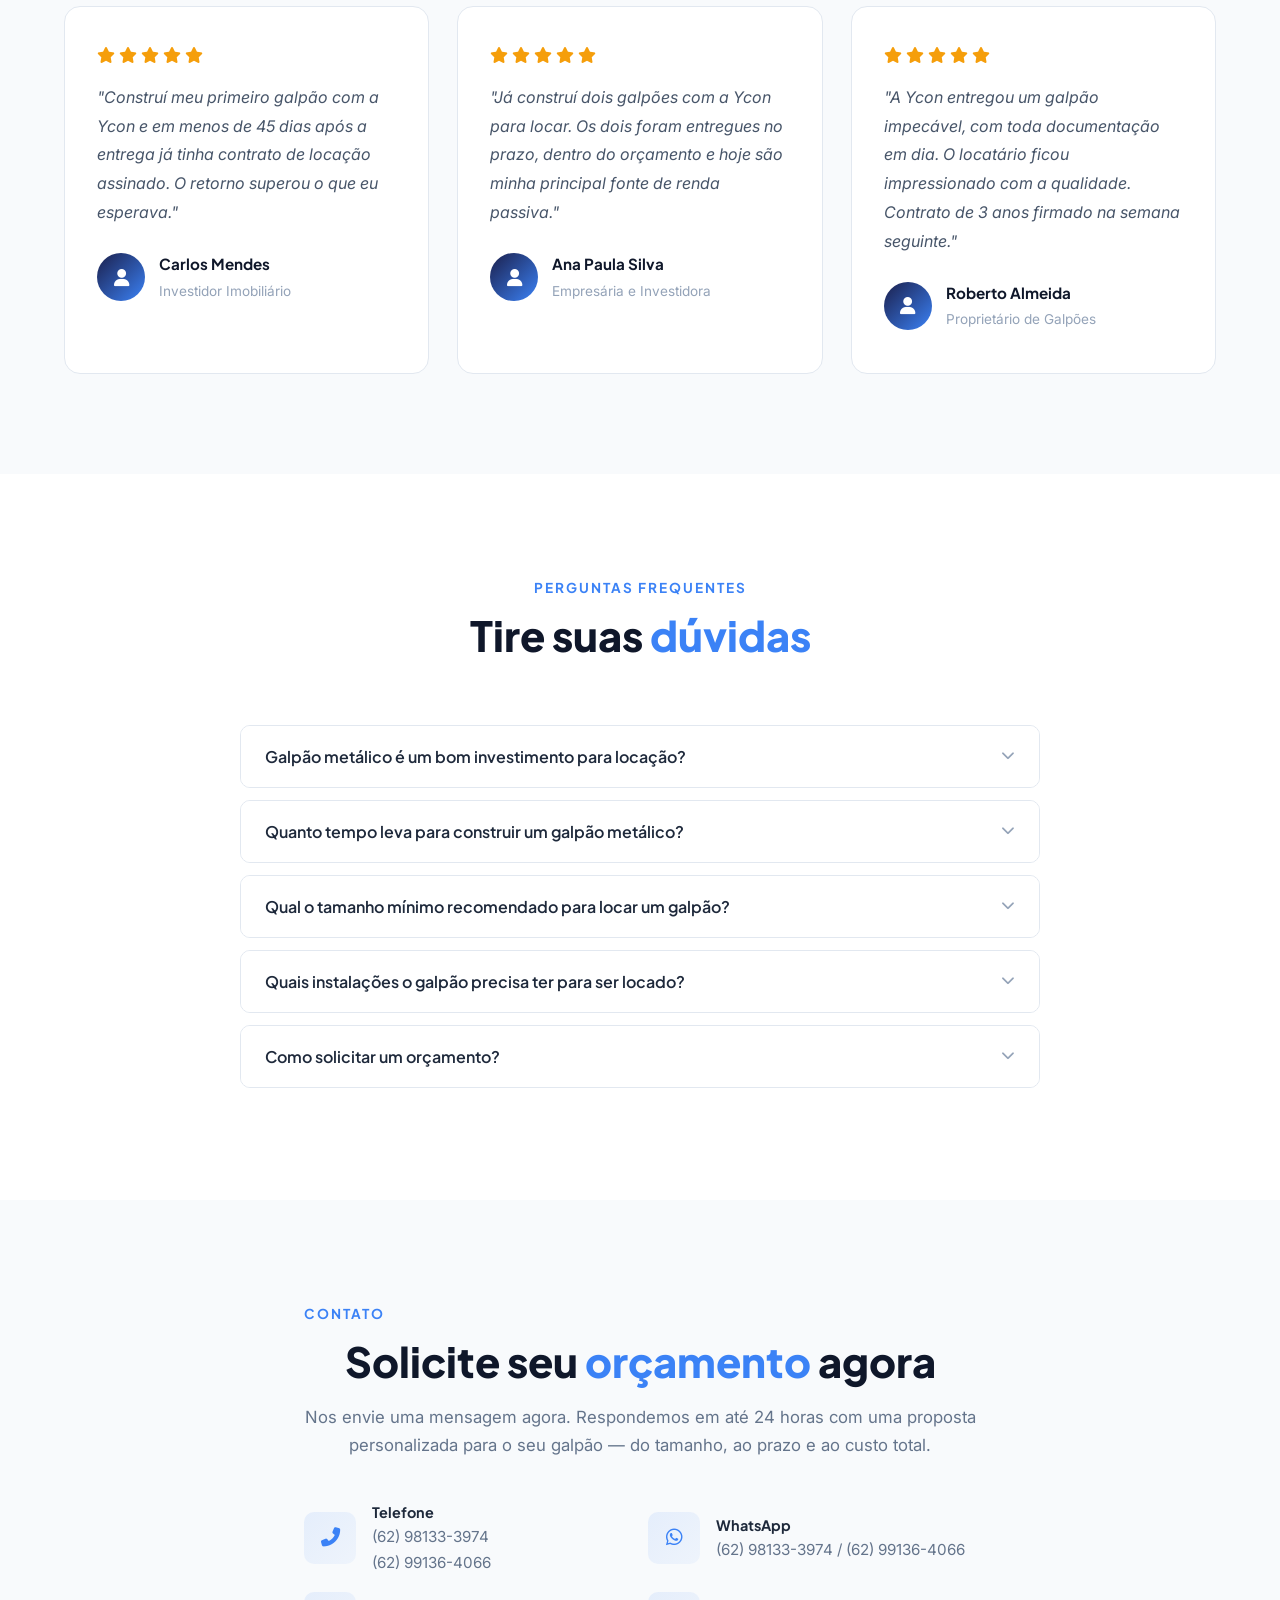
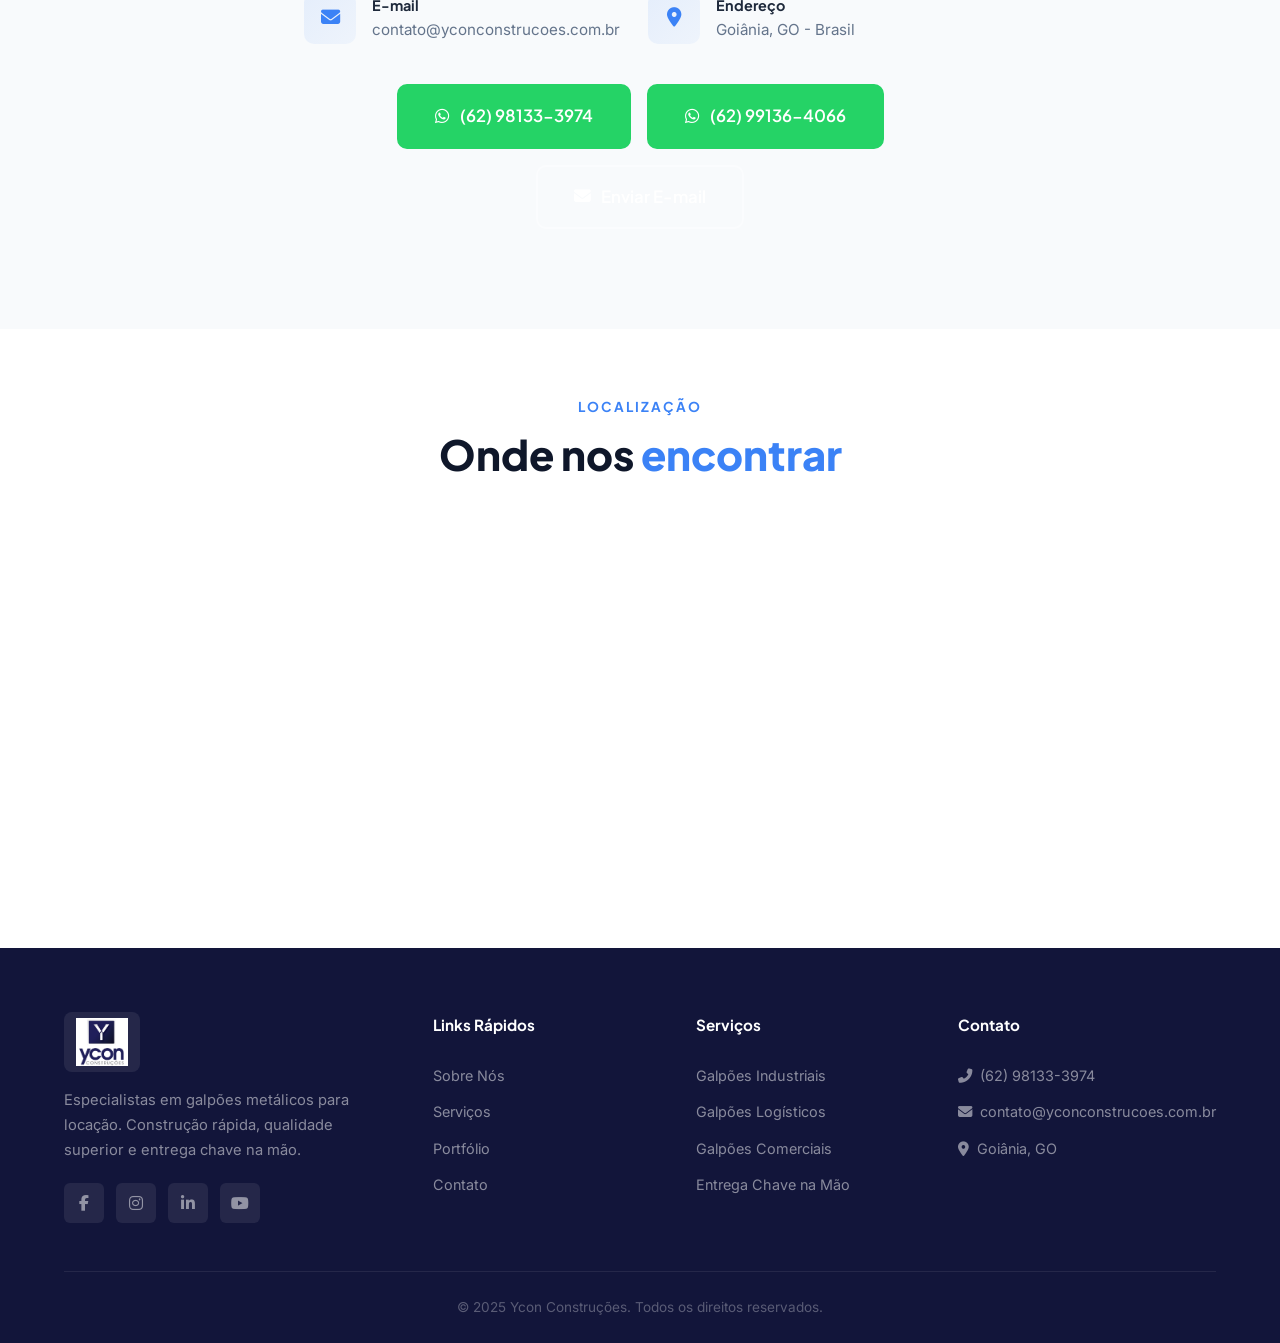
==== commit d8430fd2: "feat: remover metragens dos cards do portfólio e atualizar badge da hero Co-Authored-By: Claude Sonn" ====
--- a/index.html
+++ b/index.html
@@ -66,7 +66,7 @@
     </div>
     <div class="container hero__container">
       <div class="hero__content">
-        <span class="hero__badge">Especialistas em Galpões para Locação</span>
+        <span class="hero__badge">Locação e Empresas — Logística e Indústria</span>
         <h1 class="hero__title">Construa seu galpão e comece a <span class="hero__highlight">faturar com aluguel</span> ainda este ano</h1>
         <p class="hero__subtitle">A Ycon é especialista em galpões metálicos industriais, logísticos e comerciais. Construção rápida, acabamento premium e pronto para atrair os melhores inquilinos.</p>
         <div class="hero__actions">
@@ -243,7 +243,7 @@
           </div>
           <div class="portfolio__overlay">
             <h4>Galpão Industrial</h4>
-            <p>Locado em 45 dias — 2.500m²</p>
+            <p>Locado em 45 dias</p>
           </div>
         </div>
         <div class="portfolio__item" data-category="comercial">
@@ -252,7 +252,7 @@
           </div>
           <div class="portfolio__overlay">
             <h4>Galpão Comercial</h4>
-            <p>Contrato de 5 anos firmado — 1.800m²</p>
+            <p>Contrato de 5 anos firmado</p>
           </div>
         </div>
         <div class="portfolio__item" data-category="industrial">
@@ -261,7 +261,7 @@
           </div>
           <div class="portfolio__overlay">
             <h4>Complexo Industrial</h4>
-            <p>Entregue em 90 dias — 5.000m²</p>
+            <p>Entregue em 90 dias</p>
           </div>
         </div>
         <div class="portfolio__item" data-category="cobertura">
@@ -270,7 +270,7 @@
           </div>
           <div class="portfolio__overlay">
             <h4>Galpão Logístico</h4>
-            <p>Operação iniciada em 60 dias — 3.200m²</p>
+            <p>Operação iniciada em 60 dias</p>
           </div>
         </div>
         <div class="portfolio__item" data-category="comercial">
@@ -279,7 +279,7 @@
           </div>
           <div class="portfolio__overlay">
             <h4>Galpão de Varejo</h4>
-            <p>Locatário âncora — 4.000m²</p>
+            <p>Locatário âncora</p>
           </div>
         </div>
         <div class="portfolio__item" data-category="cobertura">
@@ -288,7 +288,7 @@
           </div>
           <div class="portfolio__overlay">
             <h4>Hub Logístico</h4>
-            <p>Vão livre 40m — 6.000m²</p>
+            <p>Vão livre 40m</p>
           </div>
         </div>
         <div class="portfolio__item" data-category="industrial">
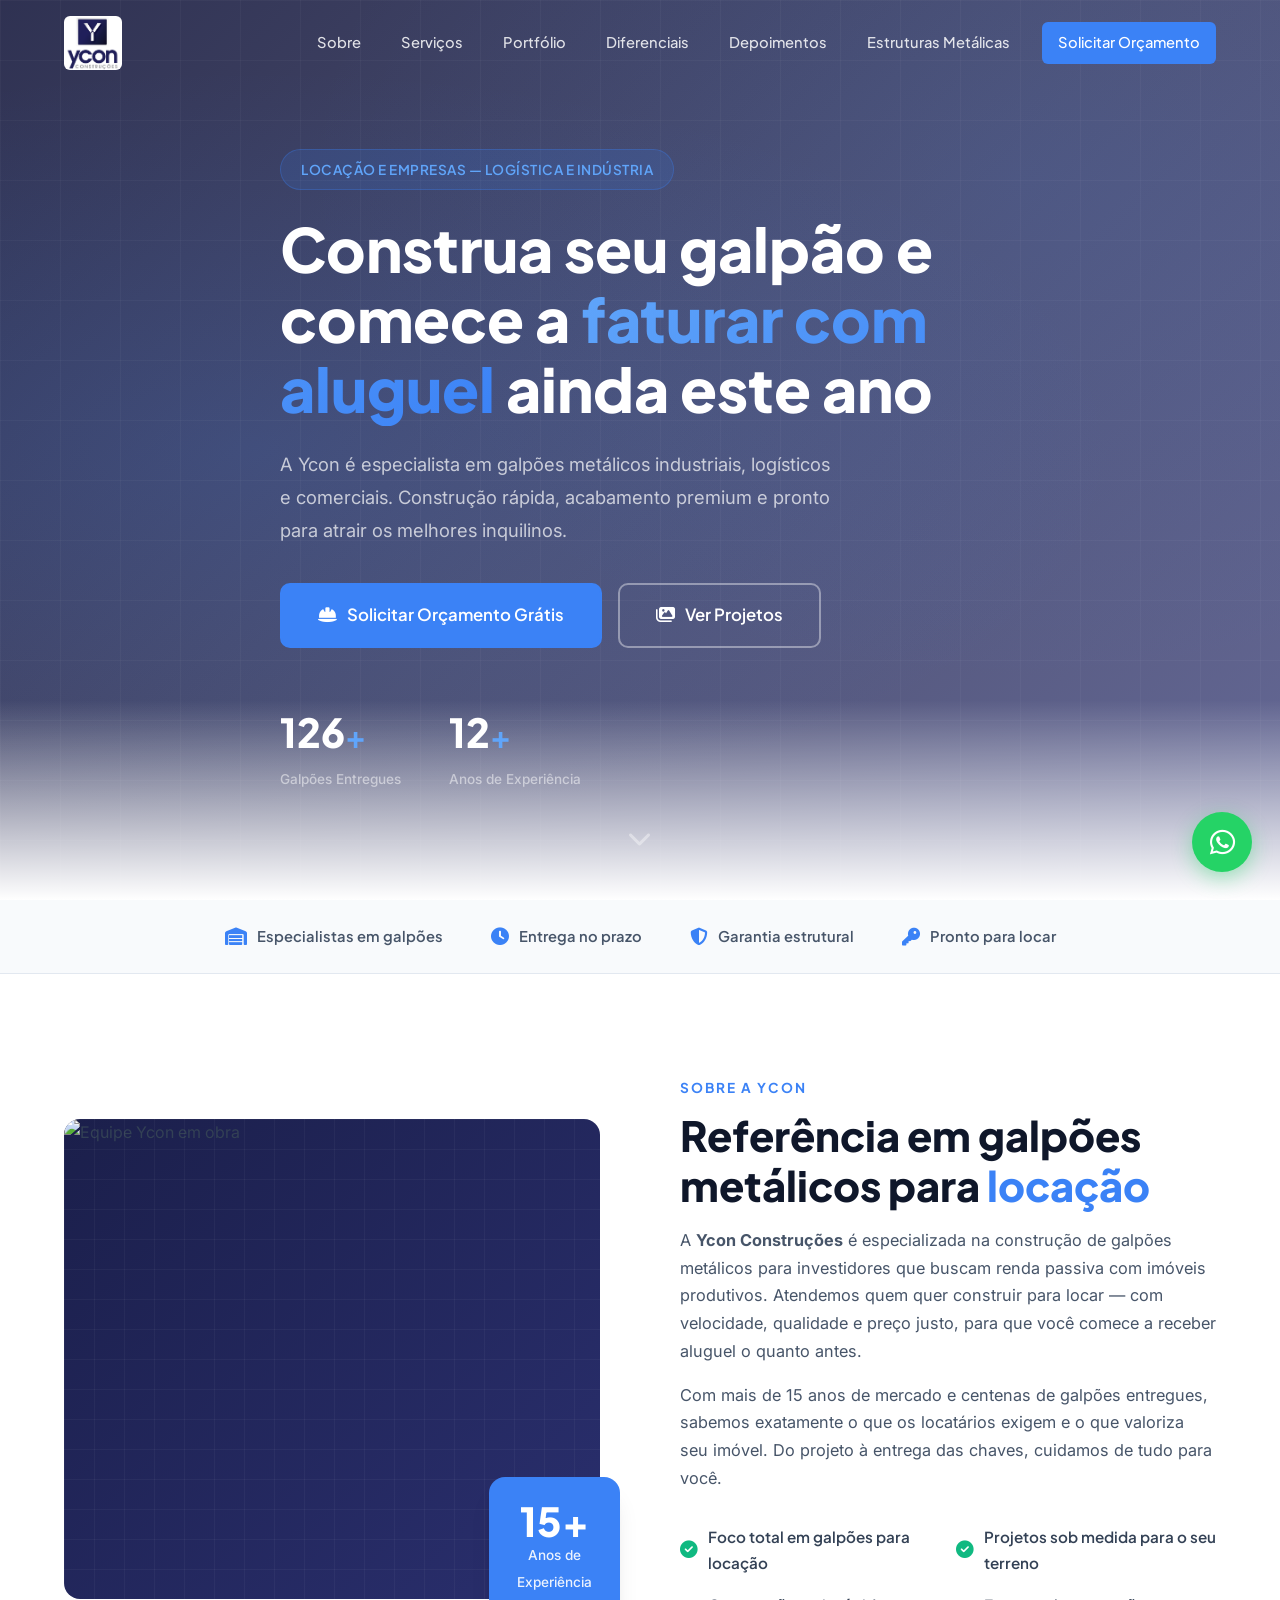
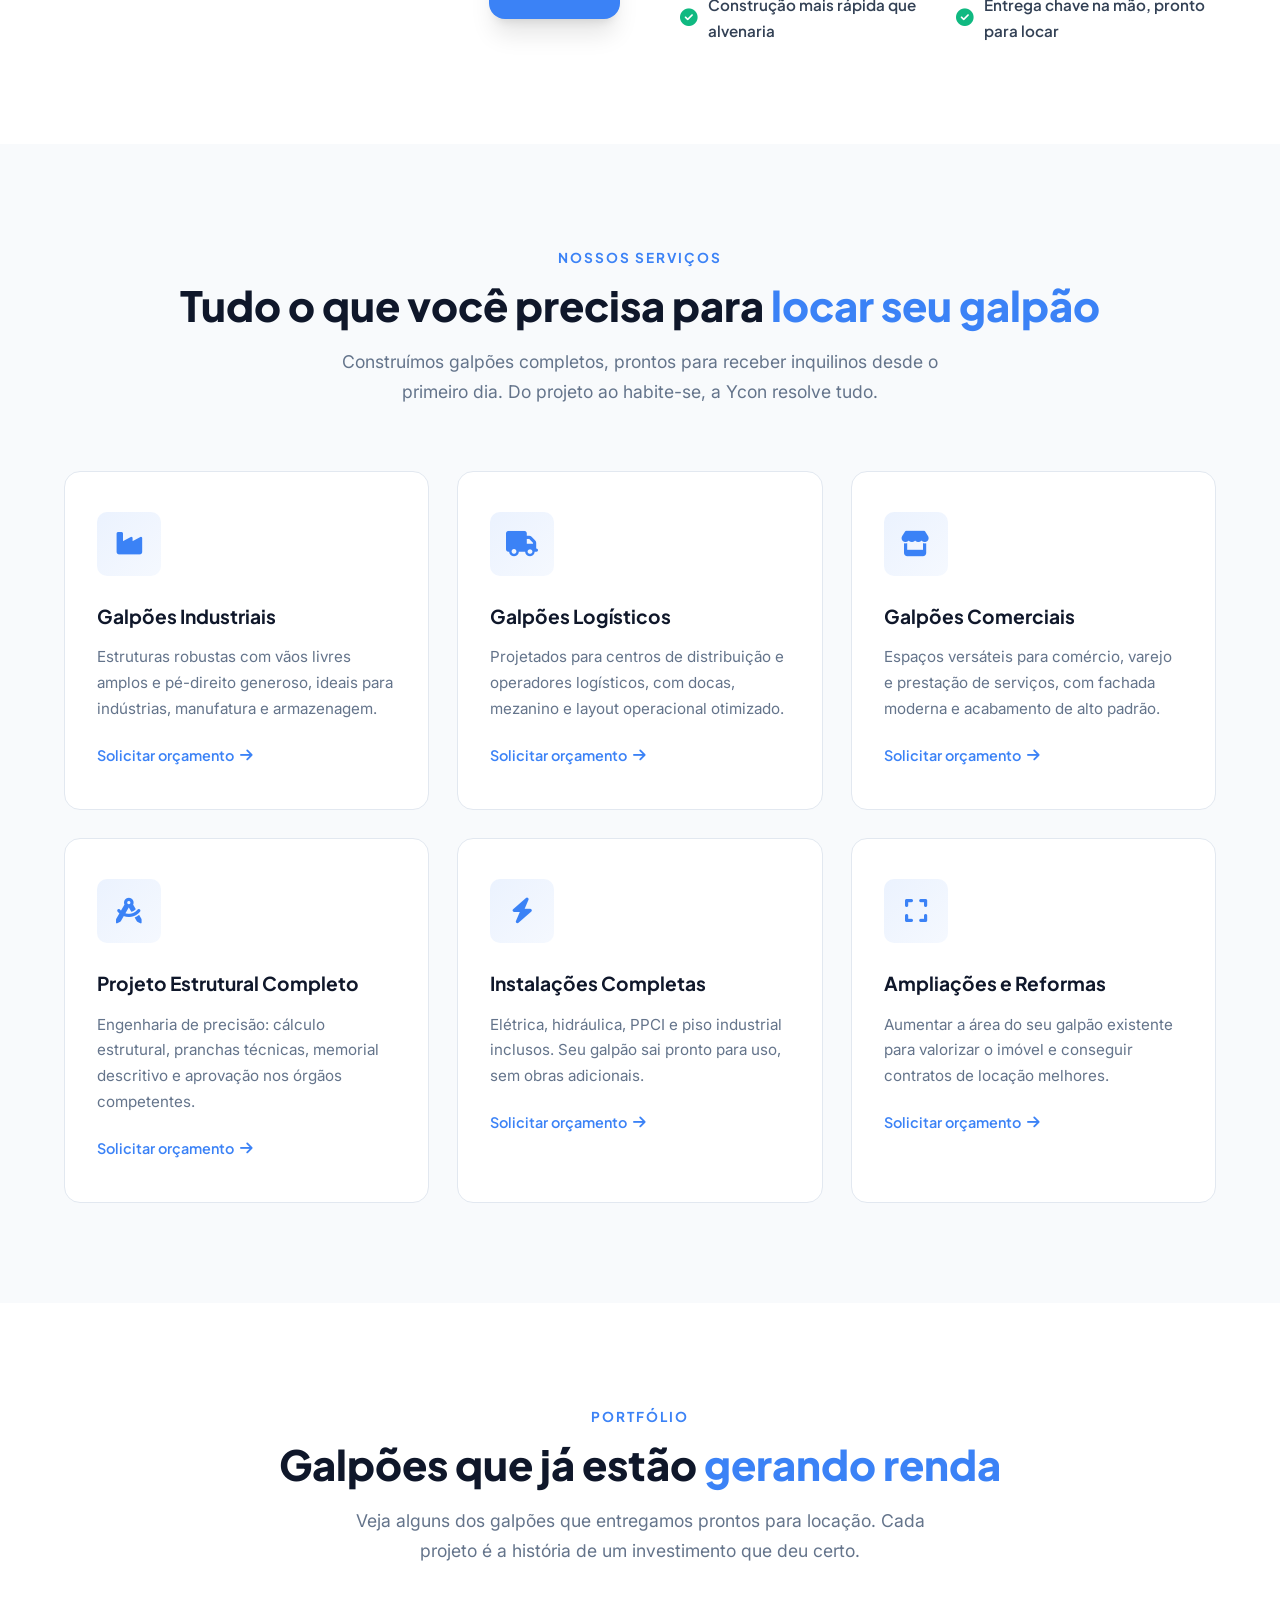
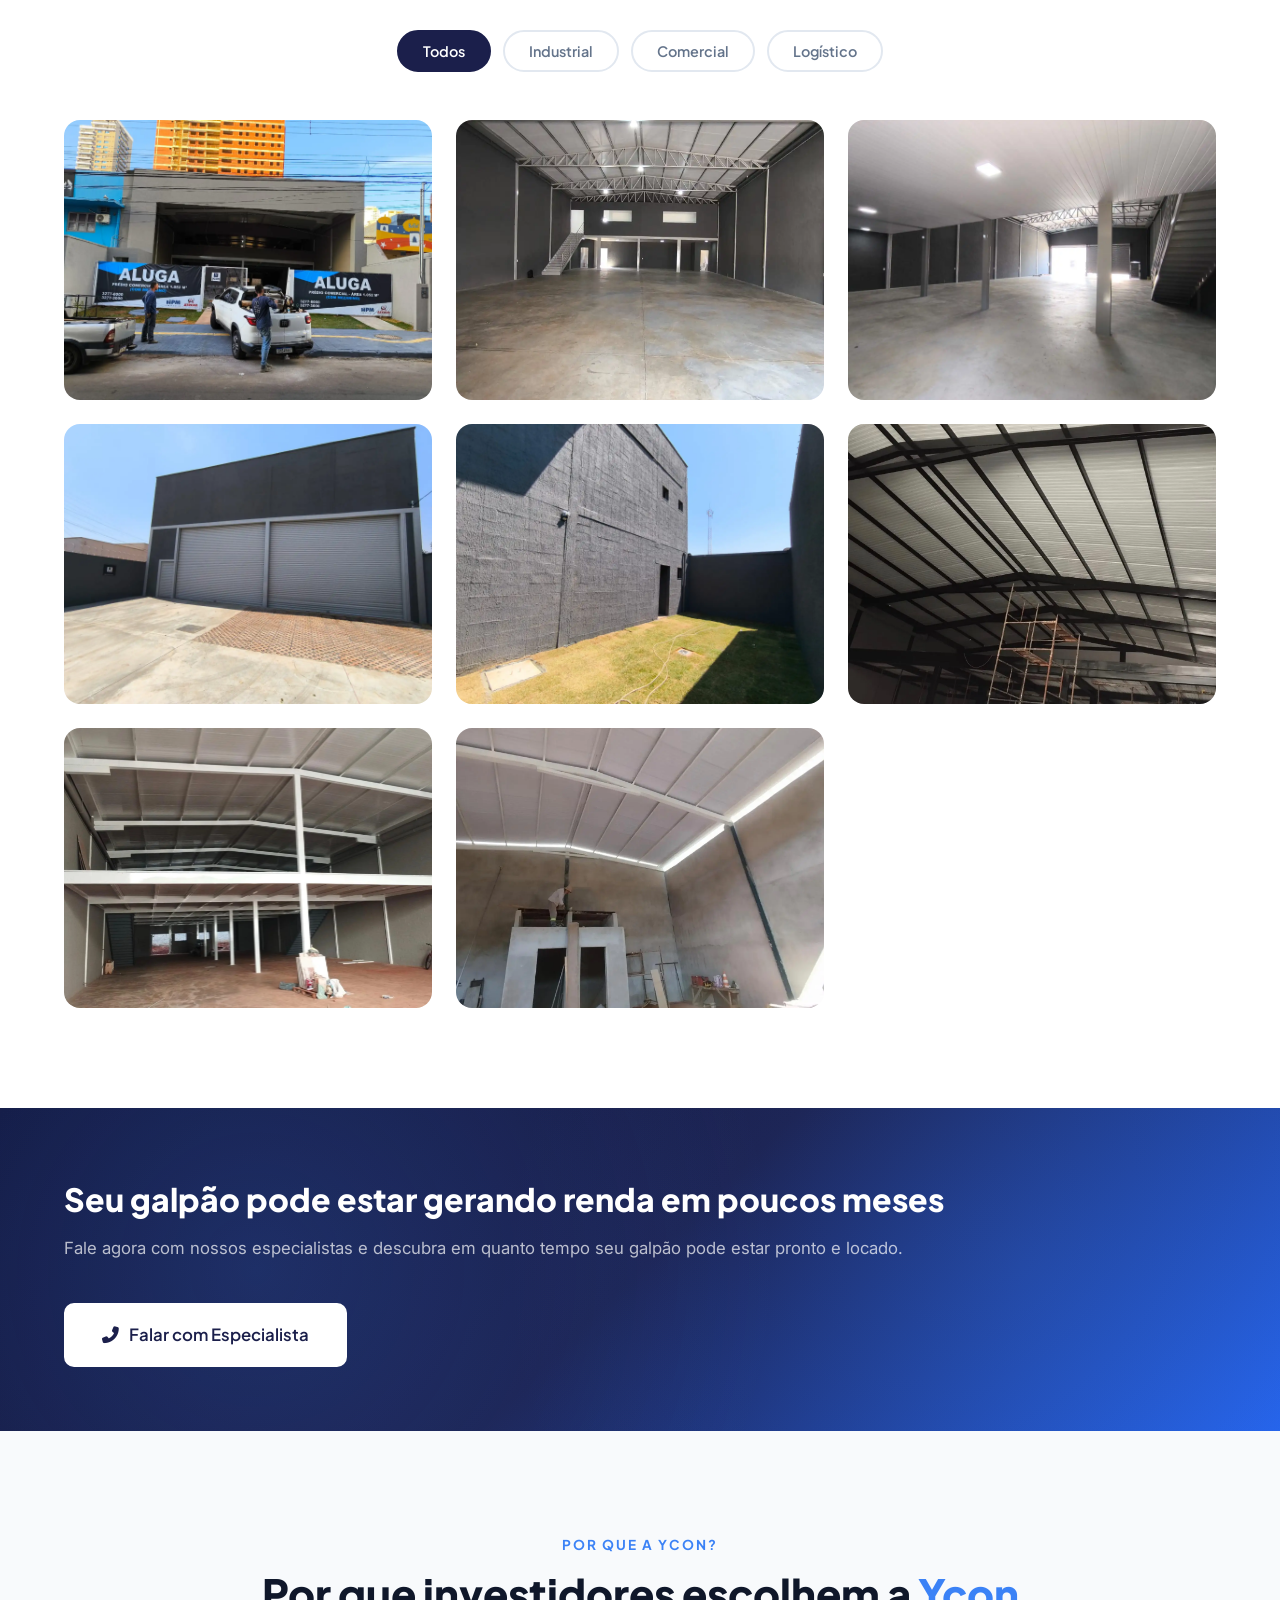
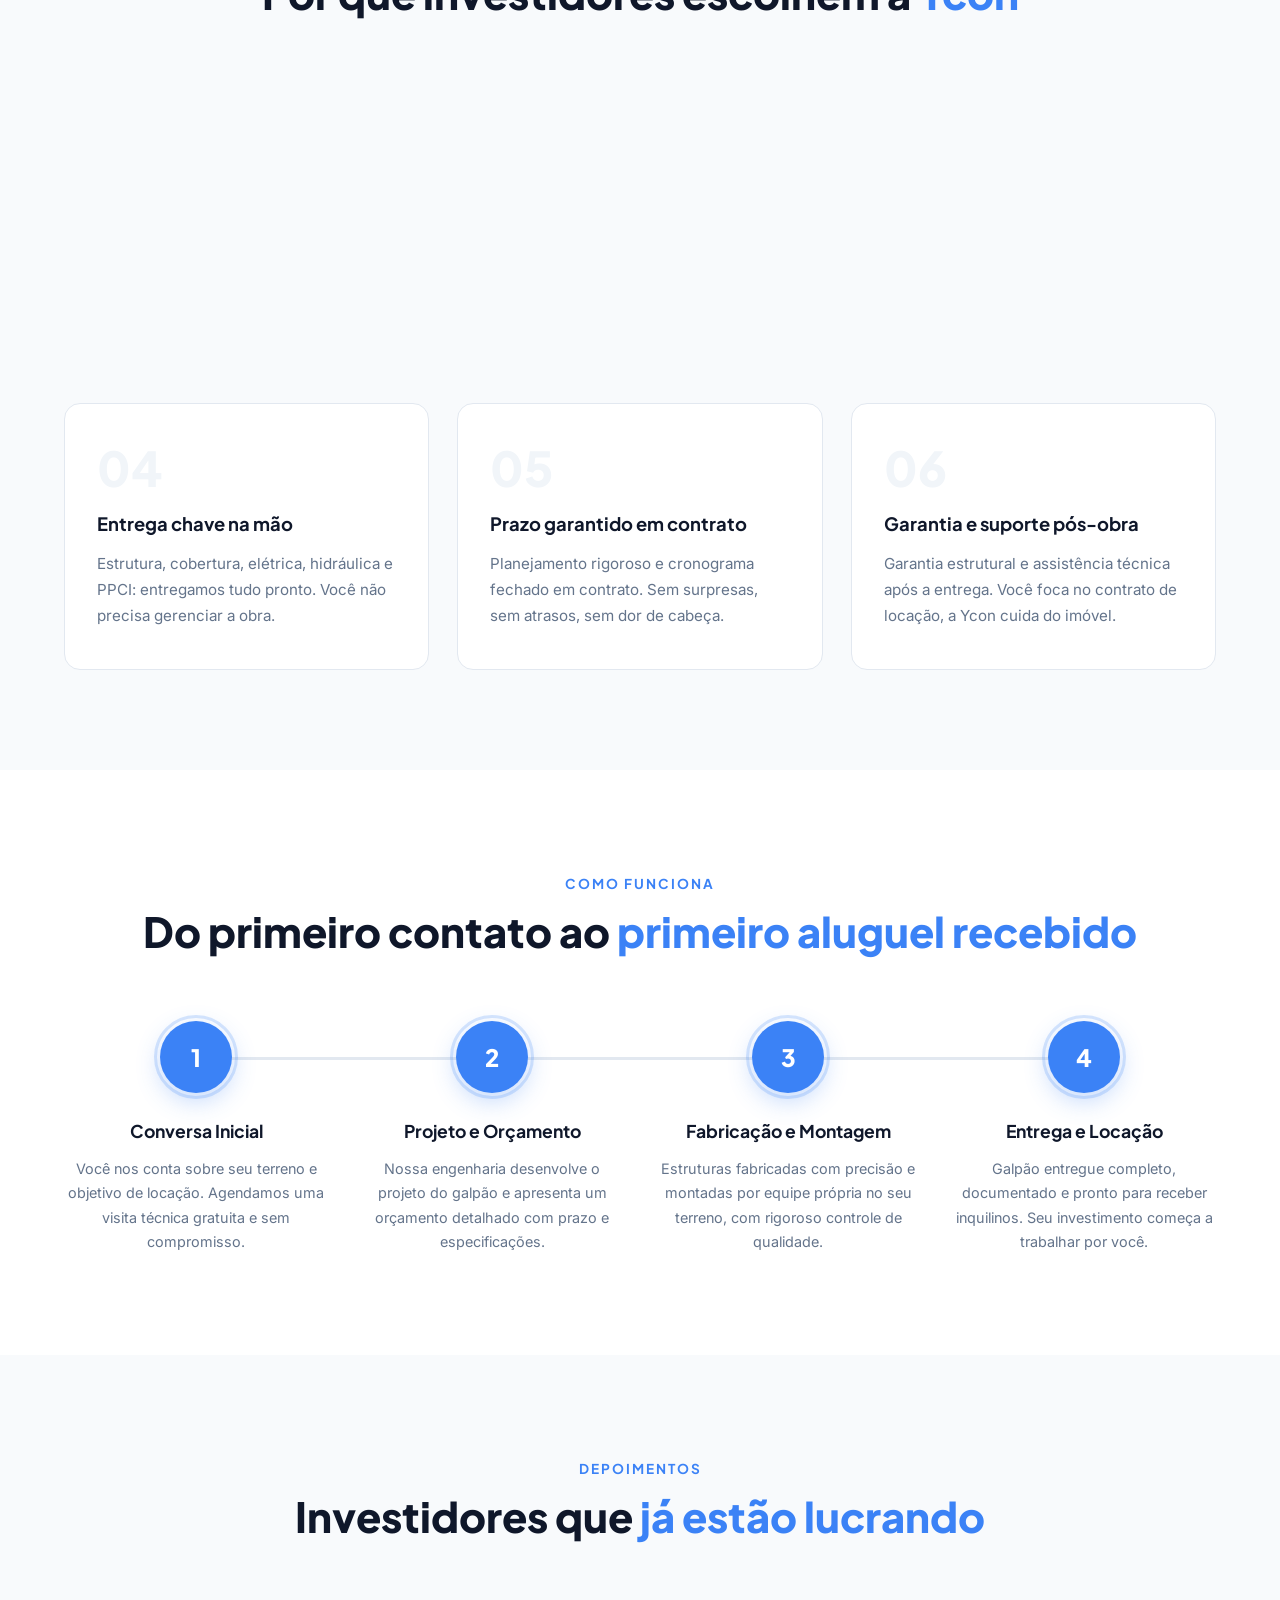
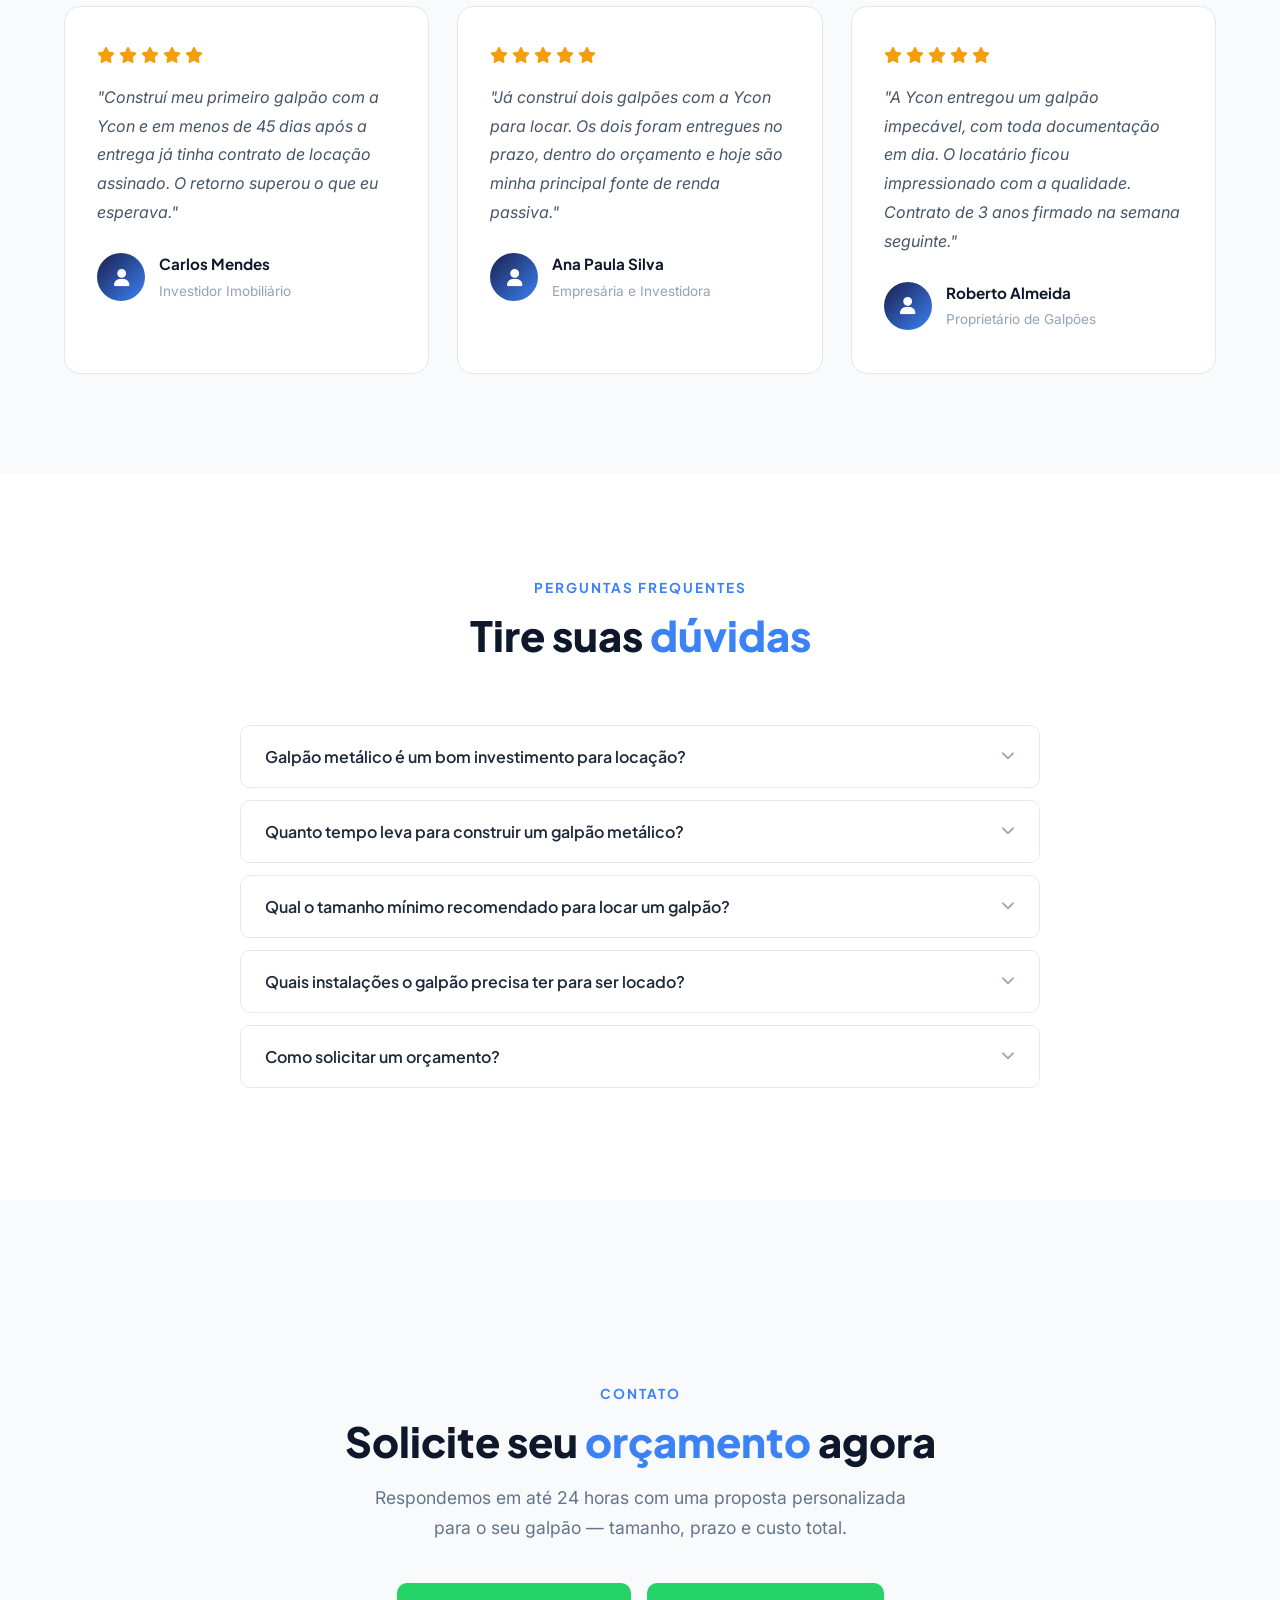
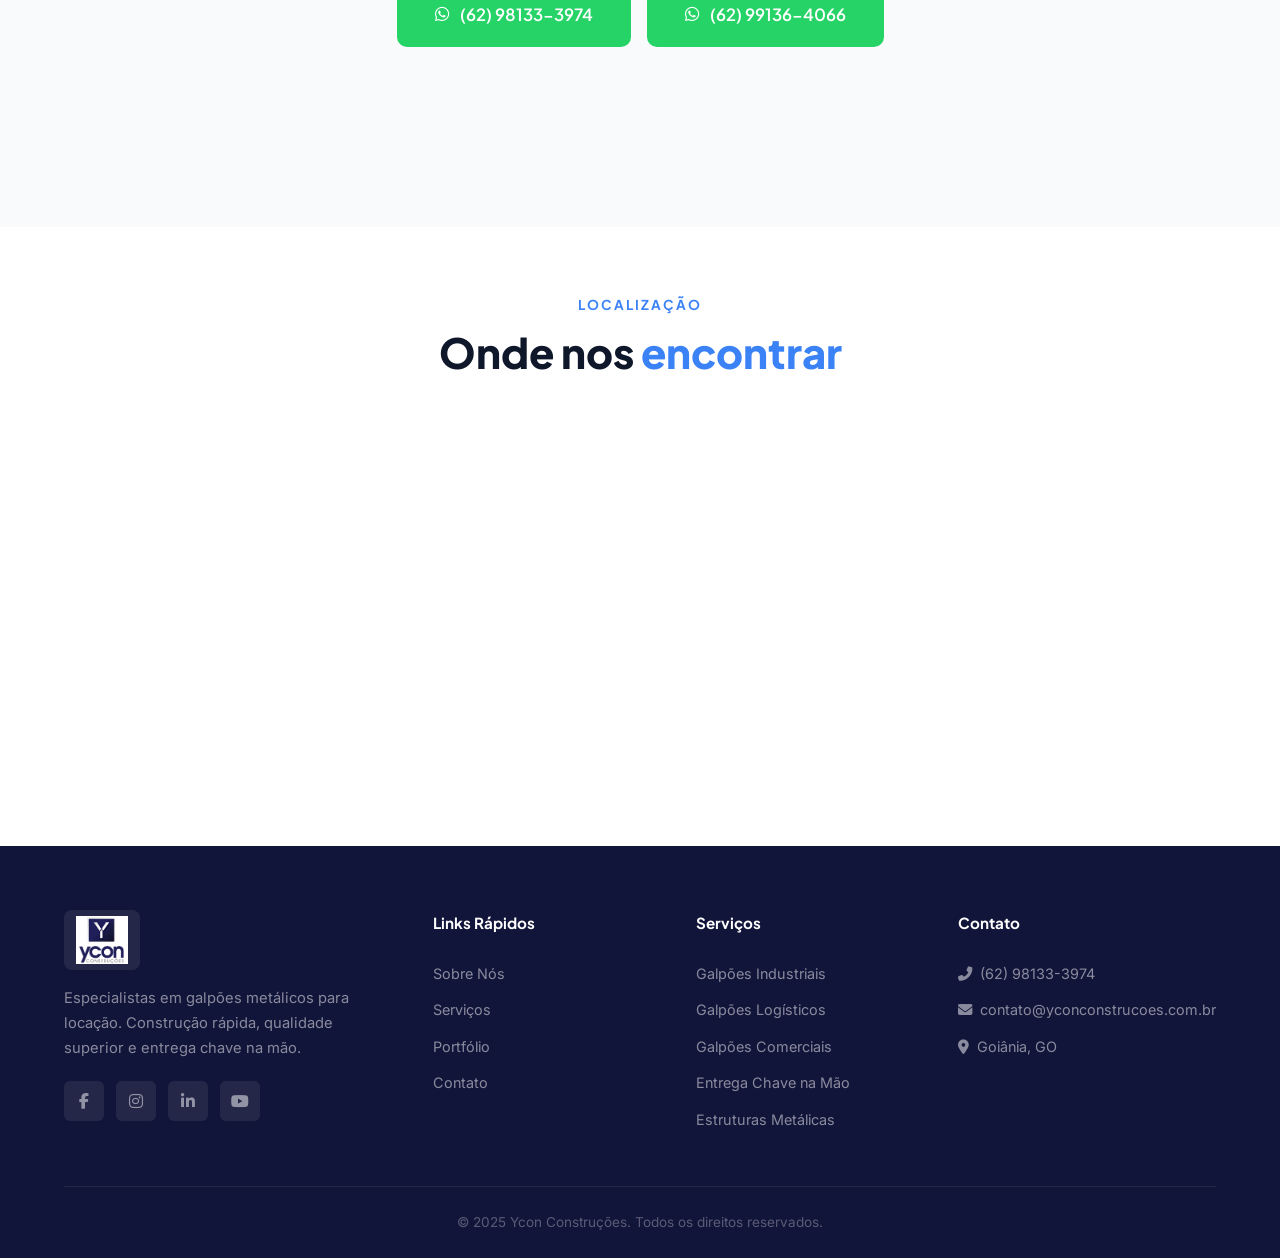
==== commit 673a9446: "feat: adicionar página de estruturas metálicas otimizada para SEO/Ads e simplificar contato - Nova p" ====
--- a/index.html
+++ b/index.html
@@ -51,6 +51,7 @@
         <a href="#portfolio" class="header__link">Portfólio</a>
         <a href="#diferenciais" class="header__link">Diferenciais</a>
         <a href="#depoimentos" class="header__link">Depoimentos</a>
+        <a href="estruturas-metalicas.html" class="header__link">Estruturas Metálicas</a>
         <a href="#contato" class="header__link header__link--cta">Solicitar Orçamento</a>
       </nav>
       <button class="header__menu-btn" id="menuBtn" aria-label="Abrir menu">
@@ -524,61 +525,17 @@
 
   <!-- Contact Section -->
   <section class="contact" id="contato">
-    <div class="container contact__container contact__container--centered">
-      <div class="contact__info contact__info--full">
-        <span class="section-label">Contato</span>
-        <h2 class="section-title">Solicite seu <span class="text-accent">orçamento</span> agora</h2>
-        <p class="contact__text">Nos envie uma mensagem agora. Respondemos em até 24 horas com uma proposta personalizada para o seu galpão — do tamanho, ao prazo e ao custo total.</p>
-        <div class="contact__details">
-          <div class="contact__detail">
-            <div class="contact__detail-icon">
-              <i class="fas fa-phone-alt"></i>
-            </div>
-            <div>
-              <strong>Telefone</strong>
-              <span>(62) 98133-3974</span>
-              <span>(62) 99136-4066</span>
-            </div>
-          </div>
-          <div class="contact__detail">
-            <div class="contact__detail-icon">
-              <i class="fab fa-whatsapp"></i>
-            </div>
-            <div>
-              <strong>WhatsApp</strong>
-              <span>(62) 98133-3974 / (62) 99136-4066</span>
-            </div>
-          </div>
-          <div class="contact__detail">
-            <div class="contact__detail-icon">
-              <i class="fas fa-envelope"></i>
-            </div>
-            <div>
-              <strong>E-mail</strong>
-              <span>contato@yconconstrucoes.com.br</span>
-            </div>
-          </div>
-          <div class="contact__detail">
-            <div class="contact__detail-icon">
-              <i class="fas fa-map-marker-alt"></i>
-            </div>
-            <div>
-              <strong>Endereço</strong>
-              <span>Goiânia, GO - Brasil</span>
-            </div>
-          </div>
-        </div>
-        <div class="contact__cta">
-          <a href="https://wa.me/5562981333974?text=Olá! Gostaria de solicitar um orçamento." class="btn btn--whatsapp btn--lg" target="_blank" rel="noopener">
-            <i class="fab fa-whatsapp"></i> (62) 98133-3974
-          </a>
-          <a href="https://wa.me/5562991364066?text=Olá! Gostaria de solicitar um orçamento." class="btn btn--whatsapp btn--lg" target="_blank" rel="noopener">
-            <i class="fab fa-whatsapp"></i> (62) 99136-4066
-          </a>
-          <a href="mailto:contato@yconconstrucoes.com.br" class="btn btn--outline btn--lg">
-            <i class="fas fa-envelope"></i> Enviar E-mail
-          </a>
-        </div>
+    <div class="container" style="text-align:center; padding-top: 80px; padding-bottom: 80px;">
+      <span class="section-label">Contato</span>
+      <h2 class="section-title">Solicite seu <span class="text-accent">orçamento</span> agora</h2>
+      <p class="section-subtitle" style="max-width:560px; margin: 0 auto 40px;">Respondemos em até 24 horas com uma proposta personalizada para o seu galpão — tamanho, prazo e custo total.</p>
+      <div style="display:flex; gap:16px; justify-content:center; flex-wrap:wrap;">
+        <a href="https://wa.me/5562981333974?text=Olá! Gostaria de solicitar um orçamento." class="btn btn--whatsapp btn--lg" target="_blank" rel="noopener">
+          <i class="fab fa-whatsapp"></i> (62) 98133-3974
+        </a>
+        <a href="https://wa.me/5562991364066?text=Olá! Gostaria de solicitar um orçamento." class="btn btn--whatsapp btn--lg" target="_blank" rel="noopener">
+          <i class="fab fa-whatsapp"></i> (62) 99136-4066
+        </a>
       </div>
     </div>
   </section>
@@ -648,6 +605,7 @@
           <a href="#servicos">Galpões Logísticos</a>
           <a href="#servicos">Galpões Comerciais</a>
           <a href="#servicos">Entrega Chave na Mão</a>
+          <a href="estruturas-metalicas.html">Estruturas Metálicas</a>
         </div>
         <div class="footer__links">
           <h4>Contato</h4>
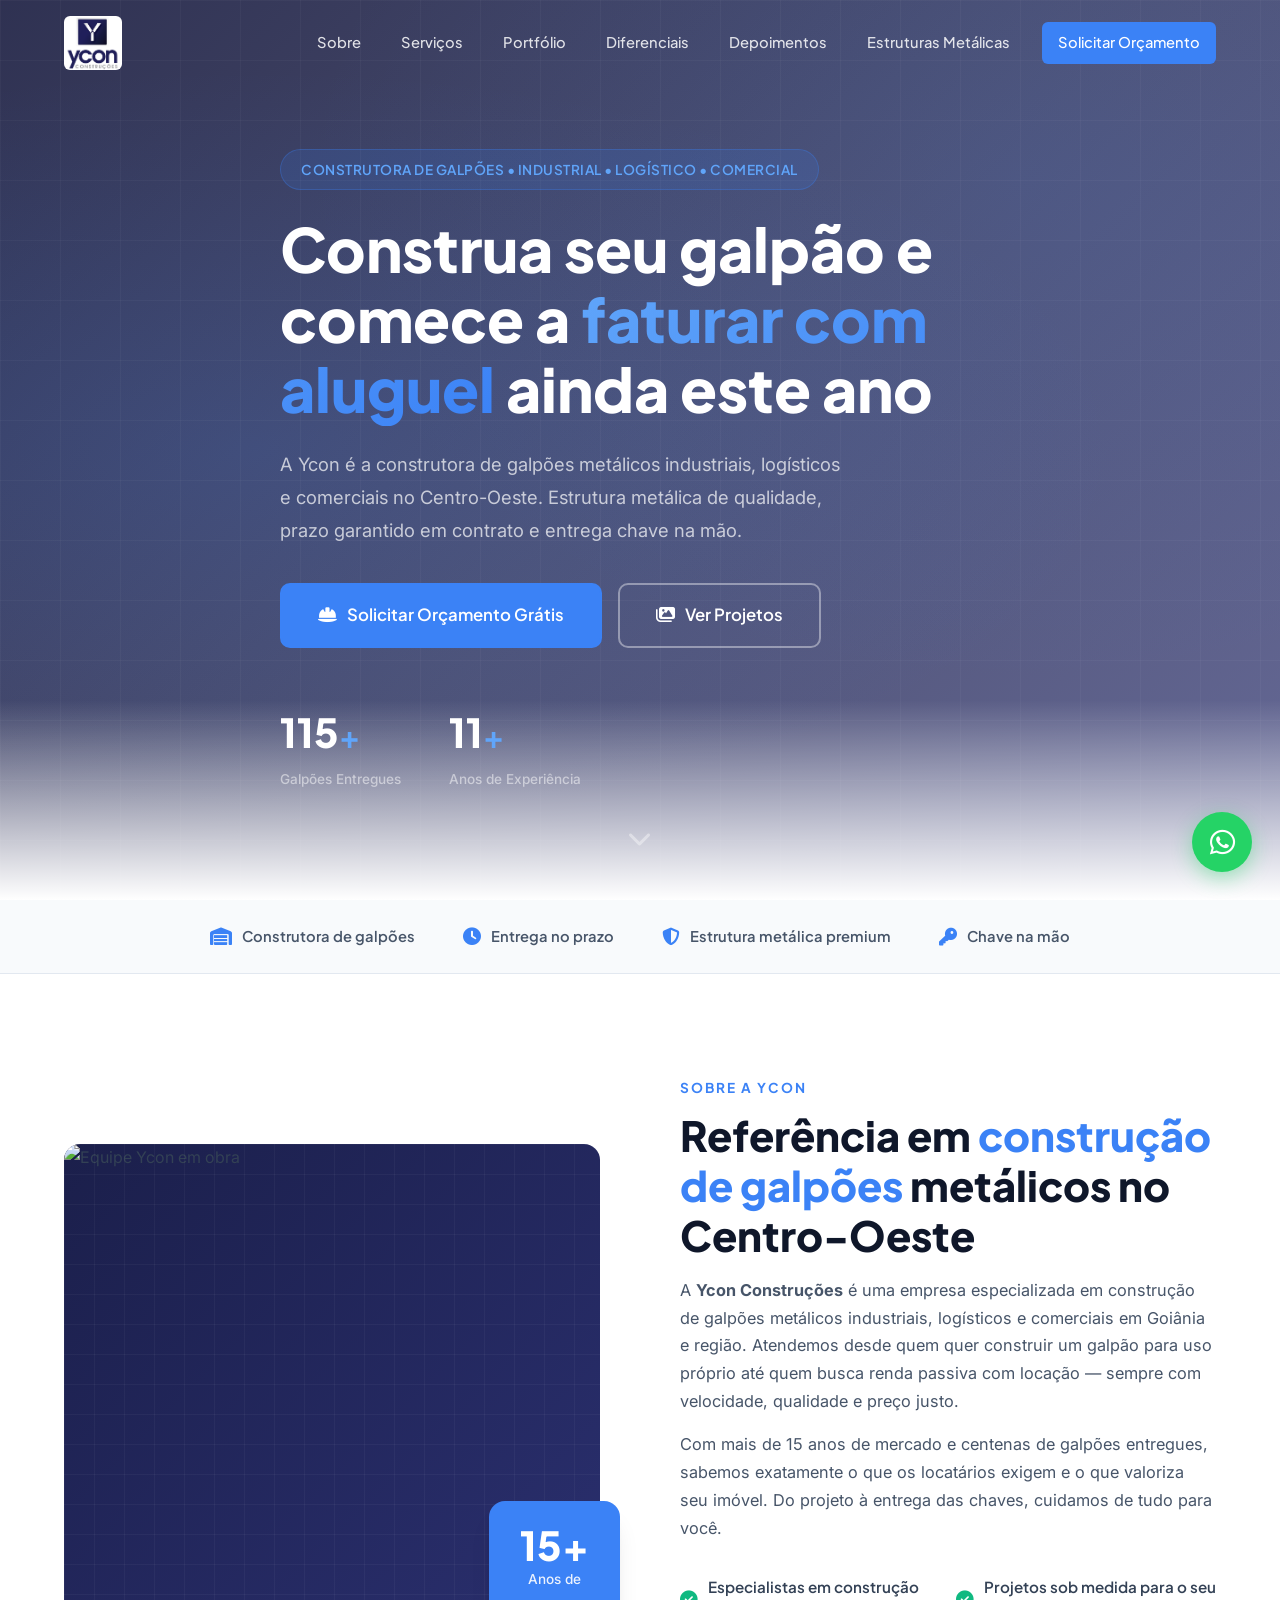
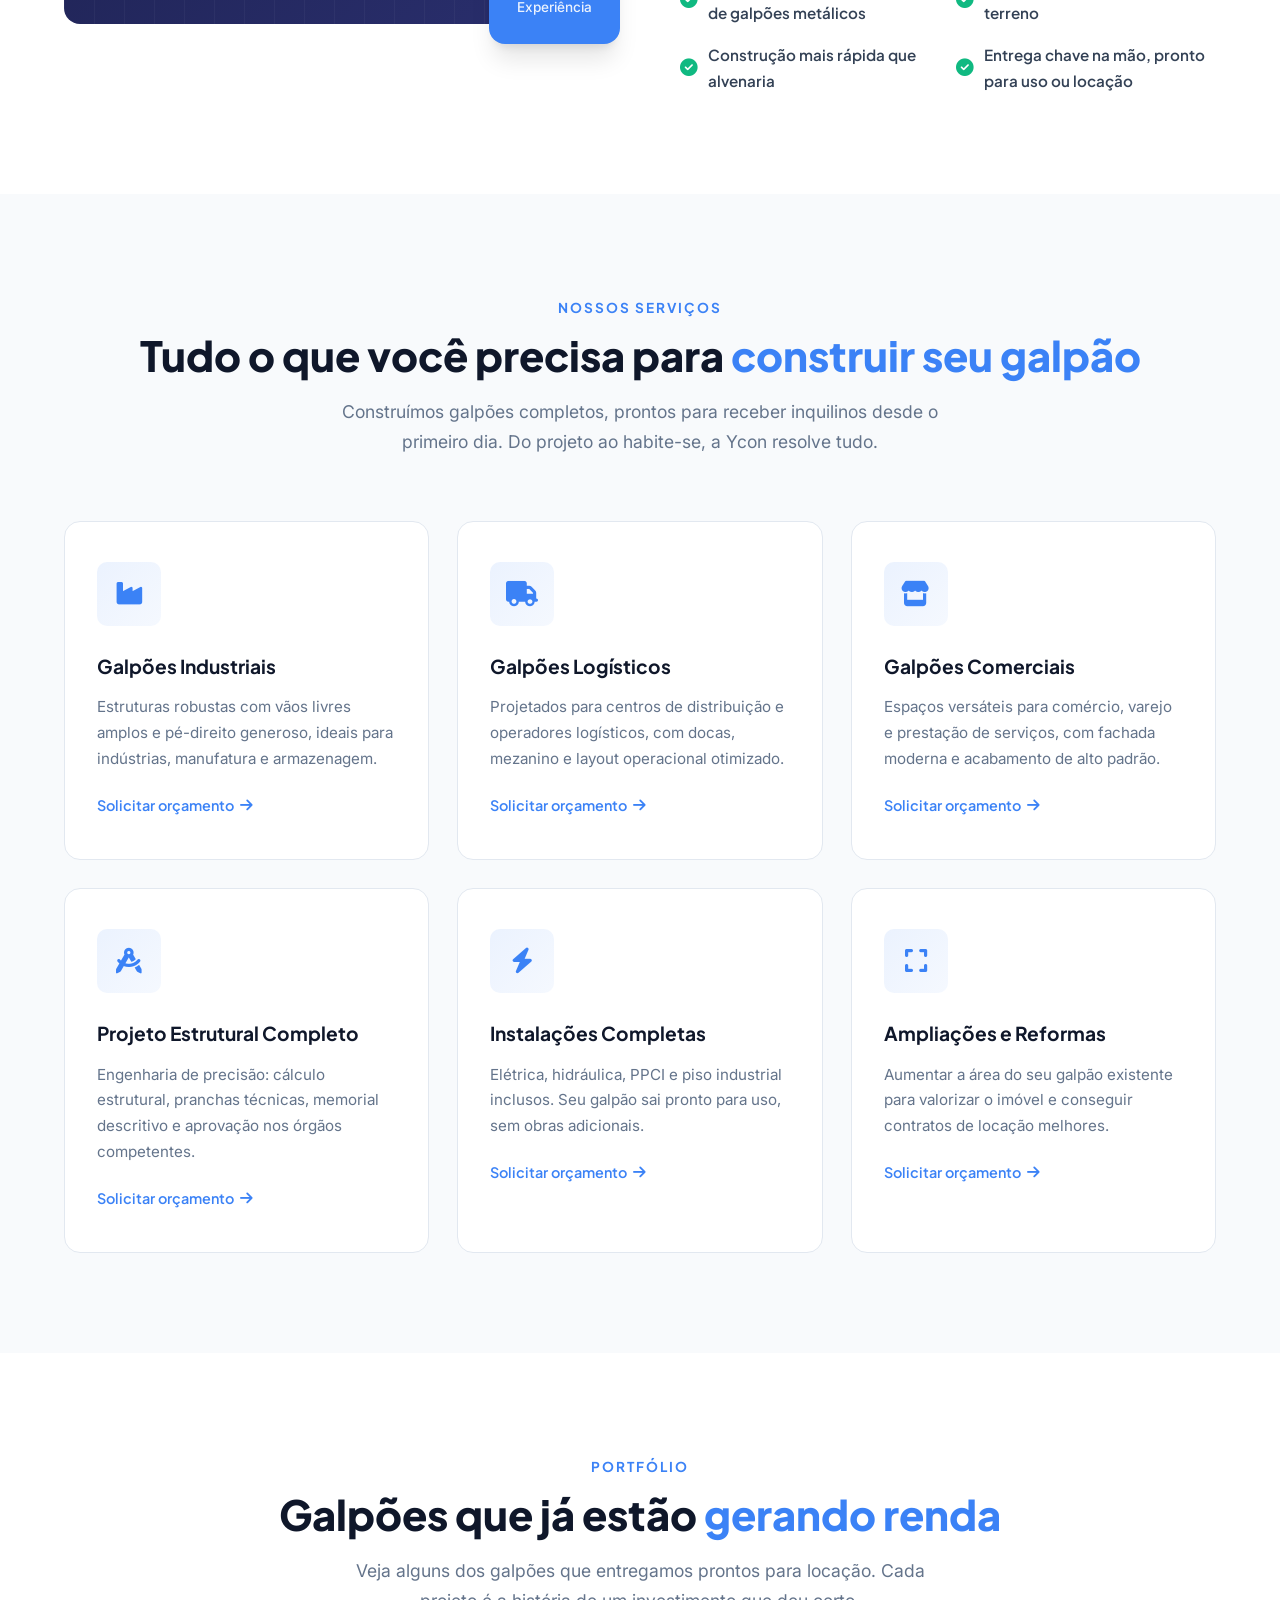
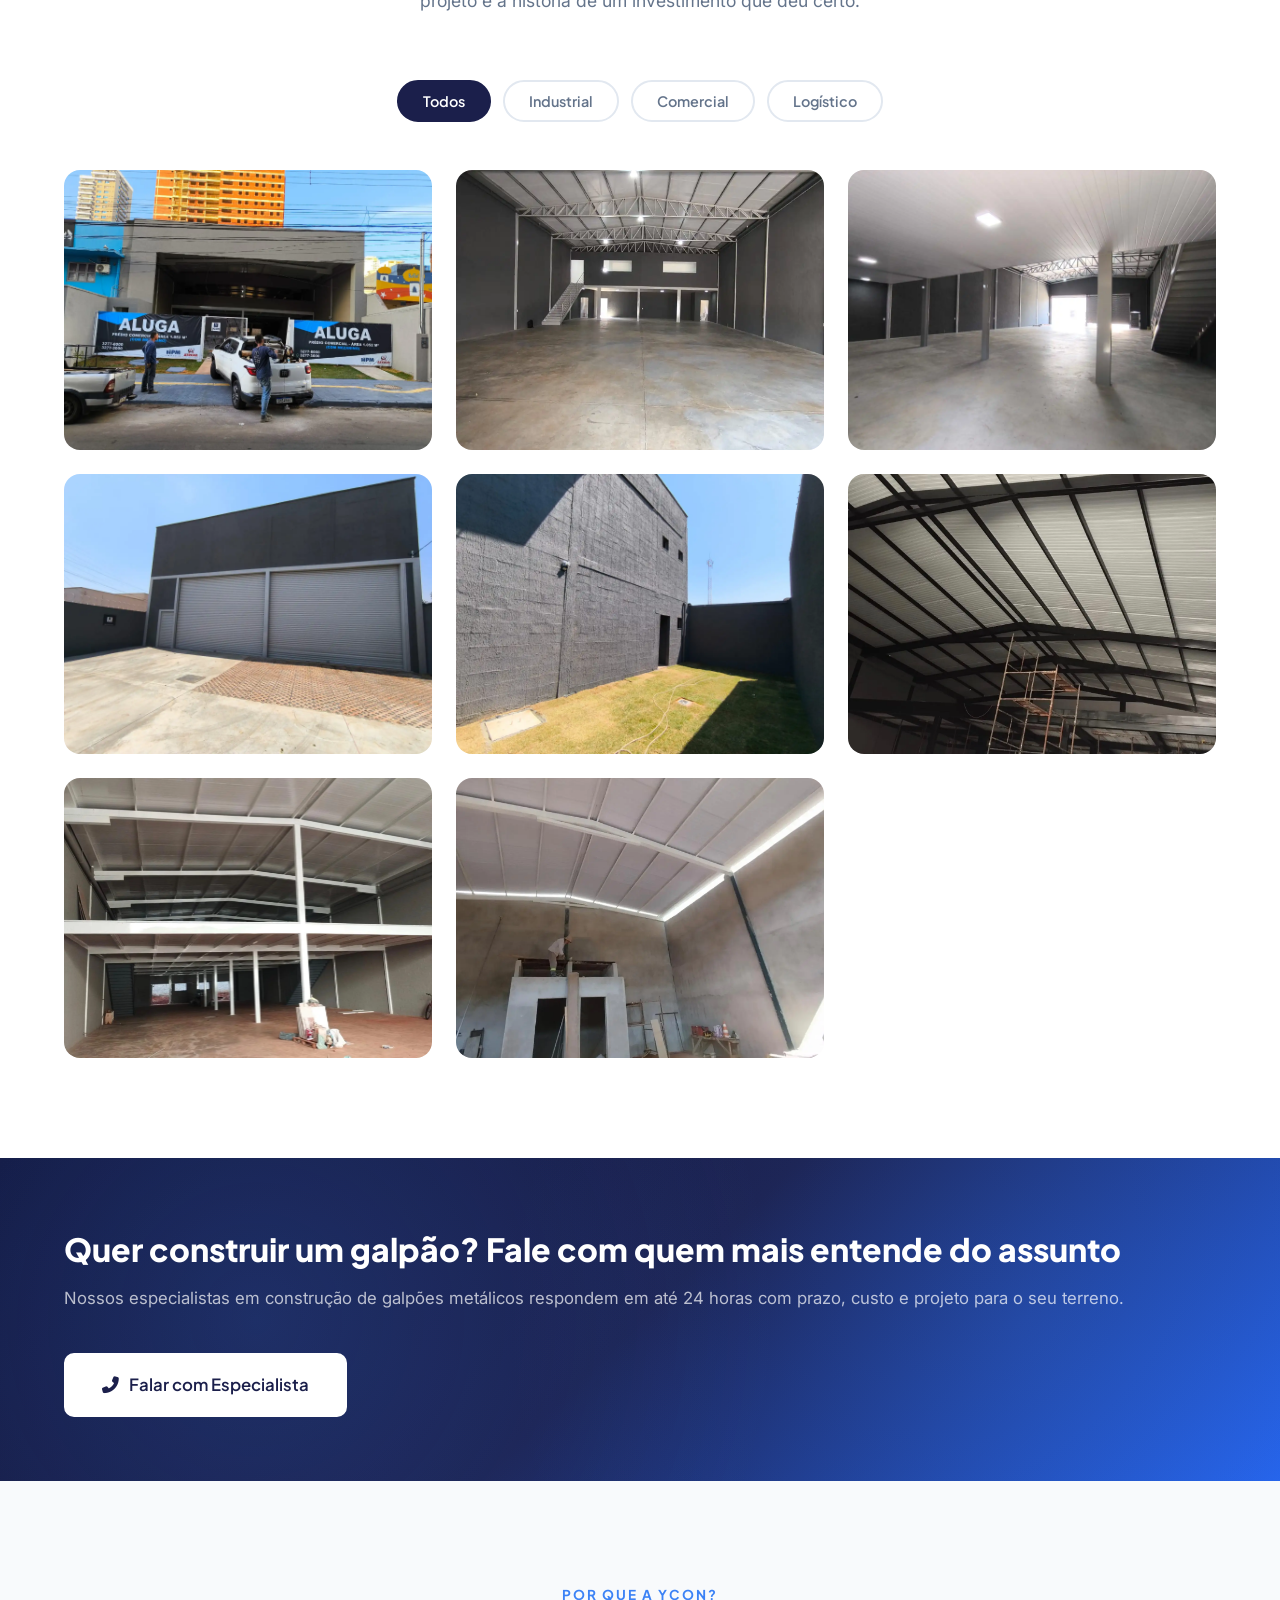
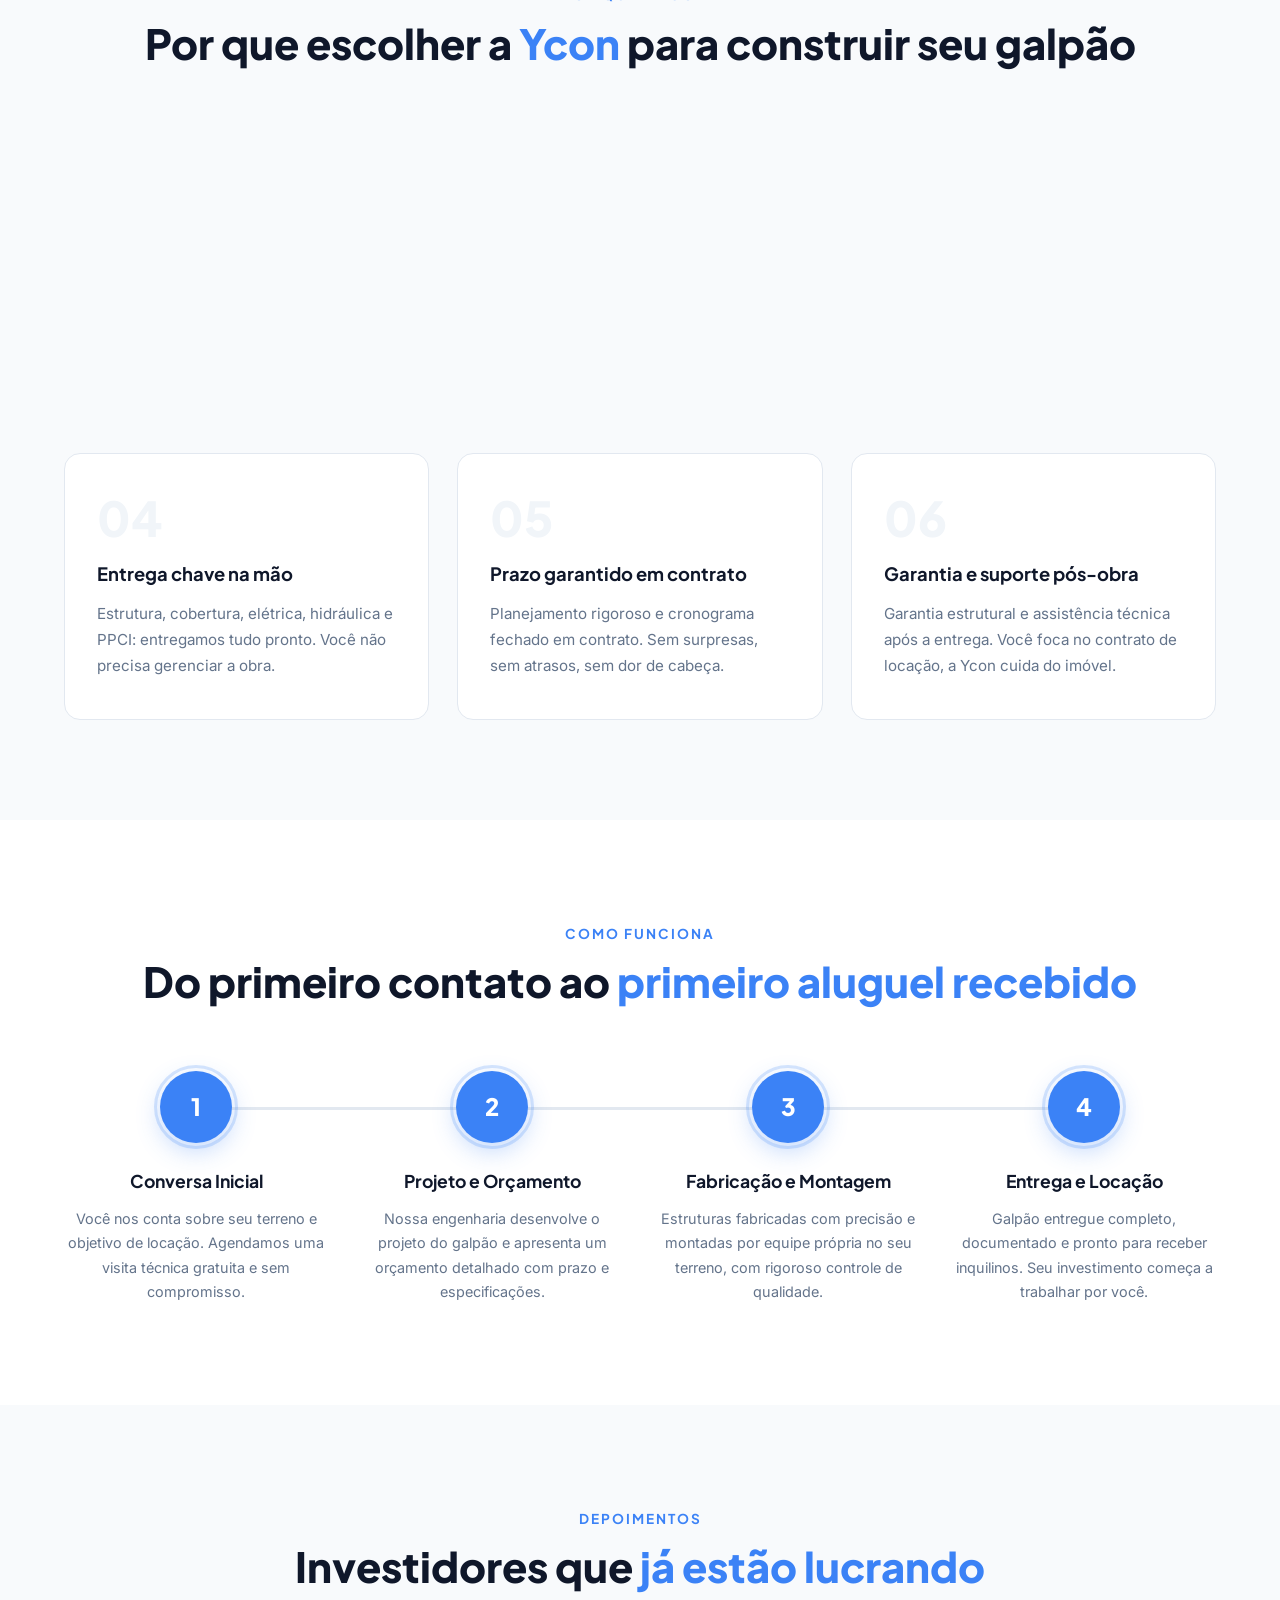
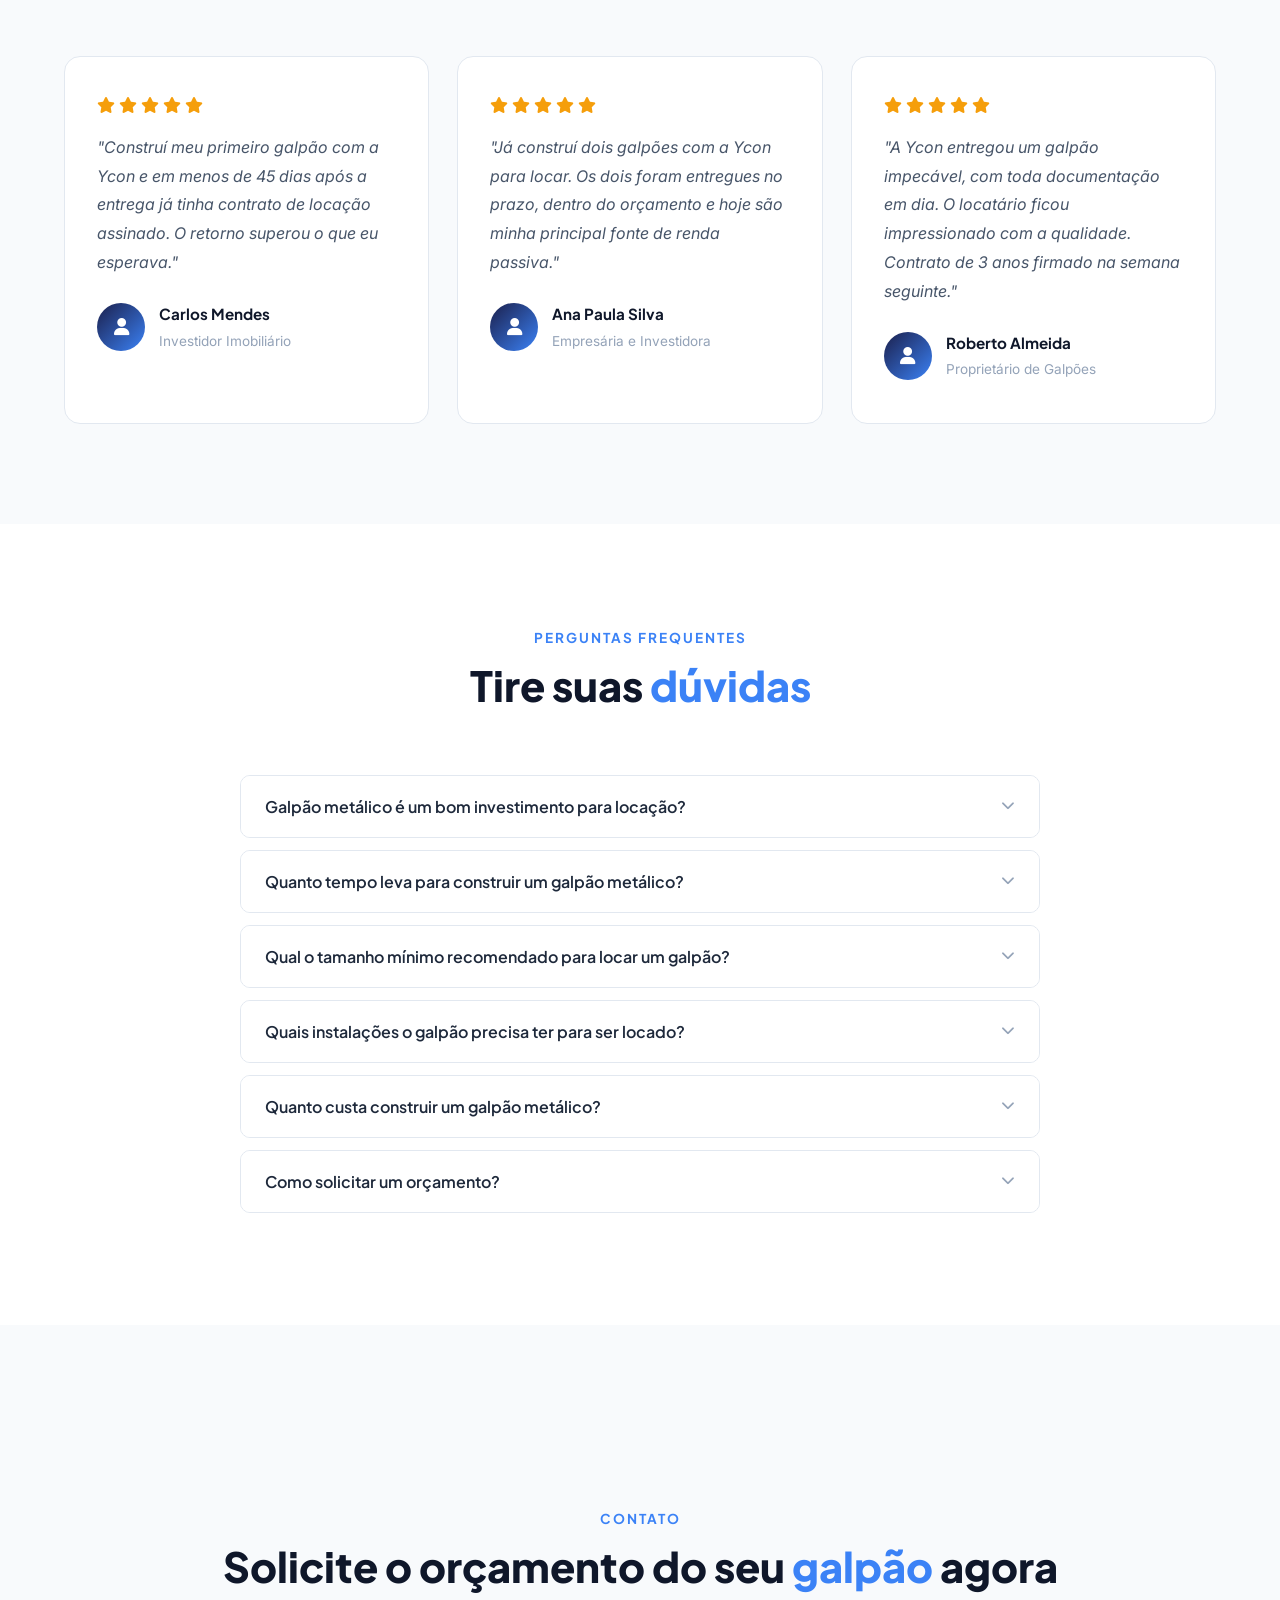
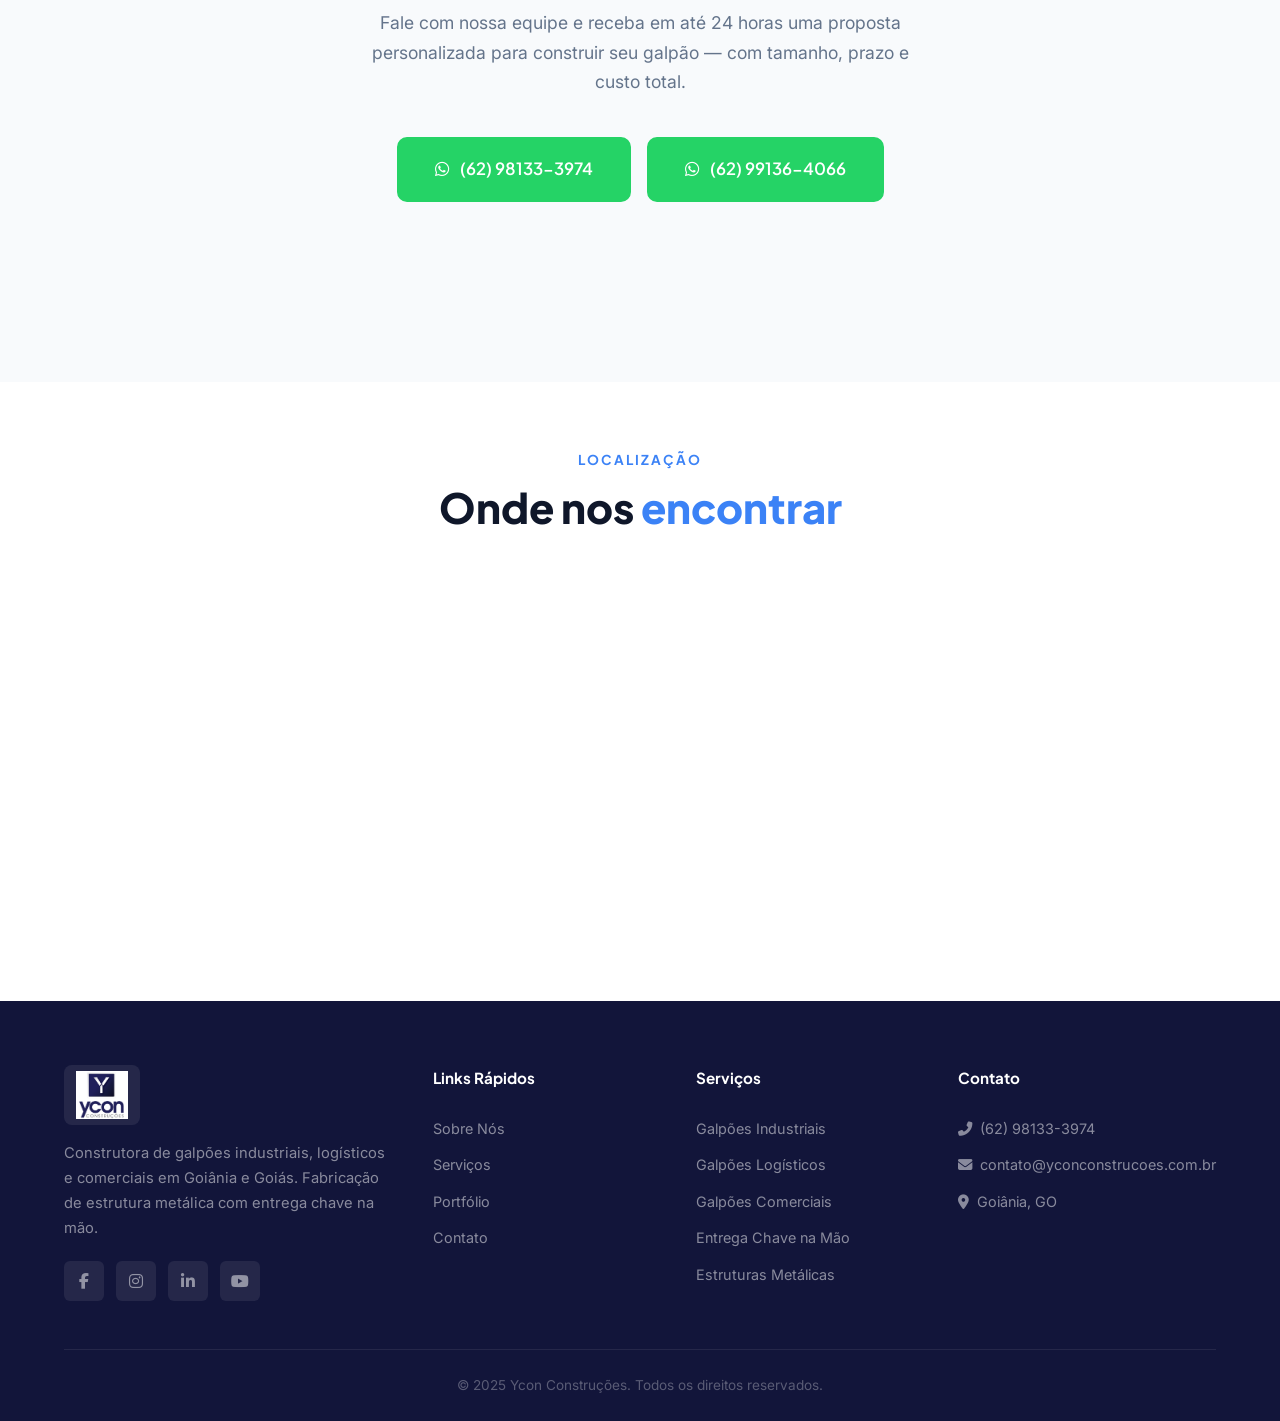
==== commit 9cfcd1e9: "feat: otimizar copy da homepage para SEO e palavras-chave de construção de galpões - Atualiza title " ====
--- a/index.html
+++ b/index.html
@@ -3,8 +3,8 @@
 <head>
   <meta charset="UTF-8">
   <meta name="viewport" content="width=device-width, initial-scale=1.0">
-  <title>Ycon Construções | Galpões Metálicos para Locação</title>
-  <meta name="description" content="Ycon Construções - Especialistas em galpões metálicos para locação. Construa seu galpão industrial, logístico ou comercial e comece a faturar com aluguel. Solicite seu orçamento.">
+  <title>Construtora de Galpões em Goiânia | Industriais, Logísticos e Comerciais | Ycon</title>
+  <meta name="description" content="Construtora de galpões em Goiânia e Goiás. A Ycon constrói galpões industriais, logísticos e comerciais com estrutura metálica. Entrega chave na mão. Orçamento grátis.">
   <meta name="robots" content="index, follow">
 
   <!-- Google Tag Manager -->
@@ -18,8 +18,8 @@
 
   <!-- Open Graph / Social -->
   <meta property="og:type" content="website">
-  <meta property="og:title" content="Ycon Construções | Galpões Metálicos para Locação">
-  <meta property="og:description" content="Especialistas em galpões metálicos para locação. Construa seu galpão e comece a faturar com aluguel. Solicite seu orçamento grátis.">
+  <meta property="og:title" content="Construtora de Galpões em Goiânia | Ycon Construções">
+  <meta property="og:description" content="Empresa que constrói galpões industriais, logísticos e comerciais em Goiânia. Estrutura metálica, entrega chave na mão. Solicite orçamento grátis.">
   <meta property="og:image" content="ycon-logo.jpeg">
   <meta property="og:locale" content="pt_BR">
 
@@ -67,9 +67,9 @@
     </div>
     <div class="container hero__container">
       <div class="hero__content">
-        <span class="hero__badge">Locação e Empresas — Logística e Indústria</span>
+        <span class="hero__badge">Construtora de Galpões • Industrial • Logístico • Comercial</span>
         <h1 class="hero__title">Construa seu galpão e comece a <span class="hero__highlight">faturar com aluguel</span> ainda este ano</h1>
-        <p class="hero__subtitle">A Ycon é especialista em galpões metálicos industriais, logísticos e comerciais. Construção rápida, acabamento premium e pronto para atrair os melhores inquilinos.</p>
+        <p class="hero__subtitle">A Ycon é a construtora de galpões metálicos industriais, logísticos e comerciais no Centro-Oeste. Estrutura metálica de qualidade, prazo garantido em contrato e entrega chave na mão.</p>
         <div class="hero__actions">
           <a href="#contato" class="btn btn--primary btn--lg">
             <i class="fas fa-hard-hat"></i> Solicitar Orçamento Grátis
@@ -103,7 +103,7 @@
       <div class="proof-bar__content">
         <div class="proof-bar__item">
           <i class="fas fa-warehouse"></i>
-          <span>Especialistas em galpões</span>
+          <span>Construtora de galpões</span>
         </div>
         <div class="proof-bar__item">
           <i class="fas fa-clock"></i>
@@ -111,11 +111,11 @@
         </div>
         <div class="proof-bar__item">
           <i class="fas fa-shield-alt"></i>
-          <span>Garantia estrutural</span>
+          <span>Estrutura metálica premium</span>
         </div>
         <div class="proof-bar__item">
           <i class="fas fa-key"></i>
-          <span>Pronto para locar</span>
+          <span>Chave na mão</span>
         </div>
       </div>
     </div>
@@ -137,13 +137,13 @@
       </div>
       <div class="about__content">
         <span class="section-label">Sobre a Ycon</span>
-        <h2 class="section-title">Referência em galpões metálicos para <span class="text-accent">locação</span></h2>
-        <p class="about__text">A <strong>Ycon Construções</strong> é especializada na construção de galpões metálicos para investidores que buscam renda passiva com imóveis produtivos. Atendemos quem quer construir para locar — com velocidade, qualidade e preço justo, para que você comece a receber aluguel o quanto antes.</p>
+        <h2 class="section-title">Referência em <span class="text-accent">construção de galpões</span> metálicos no Centro-Oeste</h2>
+        <p class="about__text">A <strong>Ycon Construções</strong> é uma empresa especializada em construção de galpões metálicos industriais, logísticos e comerciais em Goiânia e região. Atendemos desde quem quer construir um galpão para uso próprio até quem busca renda passiva com locação — sempre com velocidade, qualidade e preço justo.</p>
         <p class="about__text">Com mais de 15 anos de mercado e centenas de galpões entregues, sabemos exatamente o que os locatários exigem e o que valoriza seu imóvel. Do projeto à entrega das chaves, cuidamos de tudo para você.</p>
         <div class="about__features">
           <div class="about__feature">
             <i class="fas fa-check-circle"></i>
-            <span>Foco total em galpões para locação</span>
+            <span>Especialistas em construção de galpões metálicos</span>
           </div>
           <div class="about__feature">
             <i class="fas fa-check-circle"></i>
@@ -155,7 +155,7 @@
           </div>
           <div class="about__feature">
             <i class="fas fa-check-circle"></i>
-            <span>Entrega chave na mão, pronto para locar</span>
+            <span>Entrega chave na mão, pronto para uso ou locação</span>
           </div>
         </div>
       </div>
@@ -167,7 +167,7 @@
     <div class="container">
       <div class="section-header">
         <span class="section-label">Nossos Serviços</span>
-        <h2 class="section-title">Tudo o que você precisa para <span class="text-accent">locar seu galpão</span></h2>
+        <h2 class="section-title">Tudo o que você precisa para <span class="text-accent">construir seu galpão</span></h2>
         <p class="section-subtitle">Construímos galpões completos, prontos para receber inquilinos desde o primeiro dia. Do projeto ao habite-se, a Ycon resolve tudo.</p>
       </div>
       <div class="services__grid">
@@ -318,8 +318,8 @@
   <section class="cta-banner">
     <div class="container cta-banner__container">
       <div class="cta-banner__content">
-        <h2 class="cta-banner__title">Seu galpão pode estar gerando renda em poucos meses</h2>
-        <p class="cta-banner__text">Fale agora com nossos especialistas e descubra em quanto tempo seu galpão pode estar pronto e locado.</p>
+        <h2 class="cta-banner__title">Quer construir um galpão? Fale com quem mais entende do assunto</h2>
+        <p class="cta-banner__text">Nossos especialistas em construção de galpões metálicos respondem em até 24 horas com prazo, custo e projeto para o seu terreno.</p>
       </div>
       <a href="#contato" class="btn btn--white btn--lg">
         <i class="fas fa-phone-alt"></i> Falar com Especialista
@@ -332,7 +332,7 @@
     <div class="container">
       <div class="section-header">
         <span class="section-label">Por que a Ycon?</span>
-        <h2 class="section-title">Por que investidores escolhem a <span class="text-accent">Ycon</span></h2>
+        <h2 class="section-title">Por que escolher a <span class="text-accent">Ycon</span> para construir seu galpão</h2>
       </div>
       <div class="differentials__grid">
         <div class="differential-card">
@@ -512,6 +512,15 @@
         </div>
         <div class="faq__item">
           <button class="faq__question">
+            <span>Quanto custa construir um galpão metálico?</span>
+            <i class="fas fa-chevron-down"></i>
+          </button>
+          <div class="faq__answer">
+            <p>O custo de construção de um galpão metálico varia conforme tamanho, tipo de estrutura, instalações e acabamento. Em média, o metro quadrado de um galpão industrial completo em Goiânia fica entre R$ 800 e R$ 1.800/m², dependendo das especificações. O orçamento inclui fundação, estrutura metálica, cobertura, piso industrial, elétrica e PPCI. Solicite um orçamento detalhado e gratuito para conhecer o valor exato do seu projeto.</p>
+          </div>
+        </div>
+        <div class="faq__item">
+          <button class="faq__question">
             <span>Como solicitar um orçamento?</span>
             <i class="fas fa-chevron-down"></i>
           </button>
@@ -527,8 +536,8 @@
   <section class="contact" id="contato">
     <div class="container" style="text-align:center; padding-top: 80px; padding-bottom: 80px;">
       <span class="section-label">Contato</span>
-      <h2 class="section-title">Solicite seu <span class="text-accent">orçamento</span> agora</h2>
-      <p class="section-subtitle" style="max-width:560px; margin: 0 auto 40px;">Respondemos em até 24 horas com uma proposta personalizada para o seu galpão — tamanho, prazo e custo total.</p>
+      <h2 class="section-title">Solicite o orçamento do seu <span class="text-accent">galpão</span> agora</h2>
+      <p class="section-subtitle" style="max-width:560px; margin: 0 auto 40px;">Fale com nossa equipe e receba em até 24 horas uma proposta personalizada para construir seu galpão — com tamanho, prazo e custo total.</p>
       <div style="display:flex; gap:16px; justify-content:center; flex-wrap:wrap;">
         <a href="https://wa.me/5562981333974?text=Olá! Gostaria de solicitar um orçamento." class="btn btn--whatsapp btn--lg" target="_blank" rel="noopener">
           <i class="fab fa-whatsapp"></i> (62) 98133-3974
@@ -584,7 +593,7 @@
       <div class="footer__grid">
         <div class="footer__brand">
           <img src="ycon-logo.jpeg" alt="Ycon Construções" class="footer__logo">
-          <p>Especialistas em galpões metálicos para locação. Construção rápida, qualidade superior e entrega chave na mão.</p>
+          <p>Construtora de galpões industriais, logísticos e comerciais em Goiânia e Goiás. Fabricação de estrutura metálica com entrega chave na mão.</p>
           <div class="footer__social">
             <a href="#" aria-label="Facebook"><i class="fab fa-facebook-f"></i></a>
             <a href="https://www.instagram.com/ycon.construcoes/" aria-label="Instagram" target="_blank" rel="noopener"><i class="fab fa-instagram"></i></a>
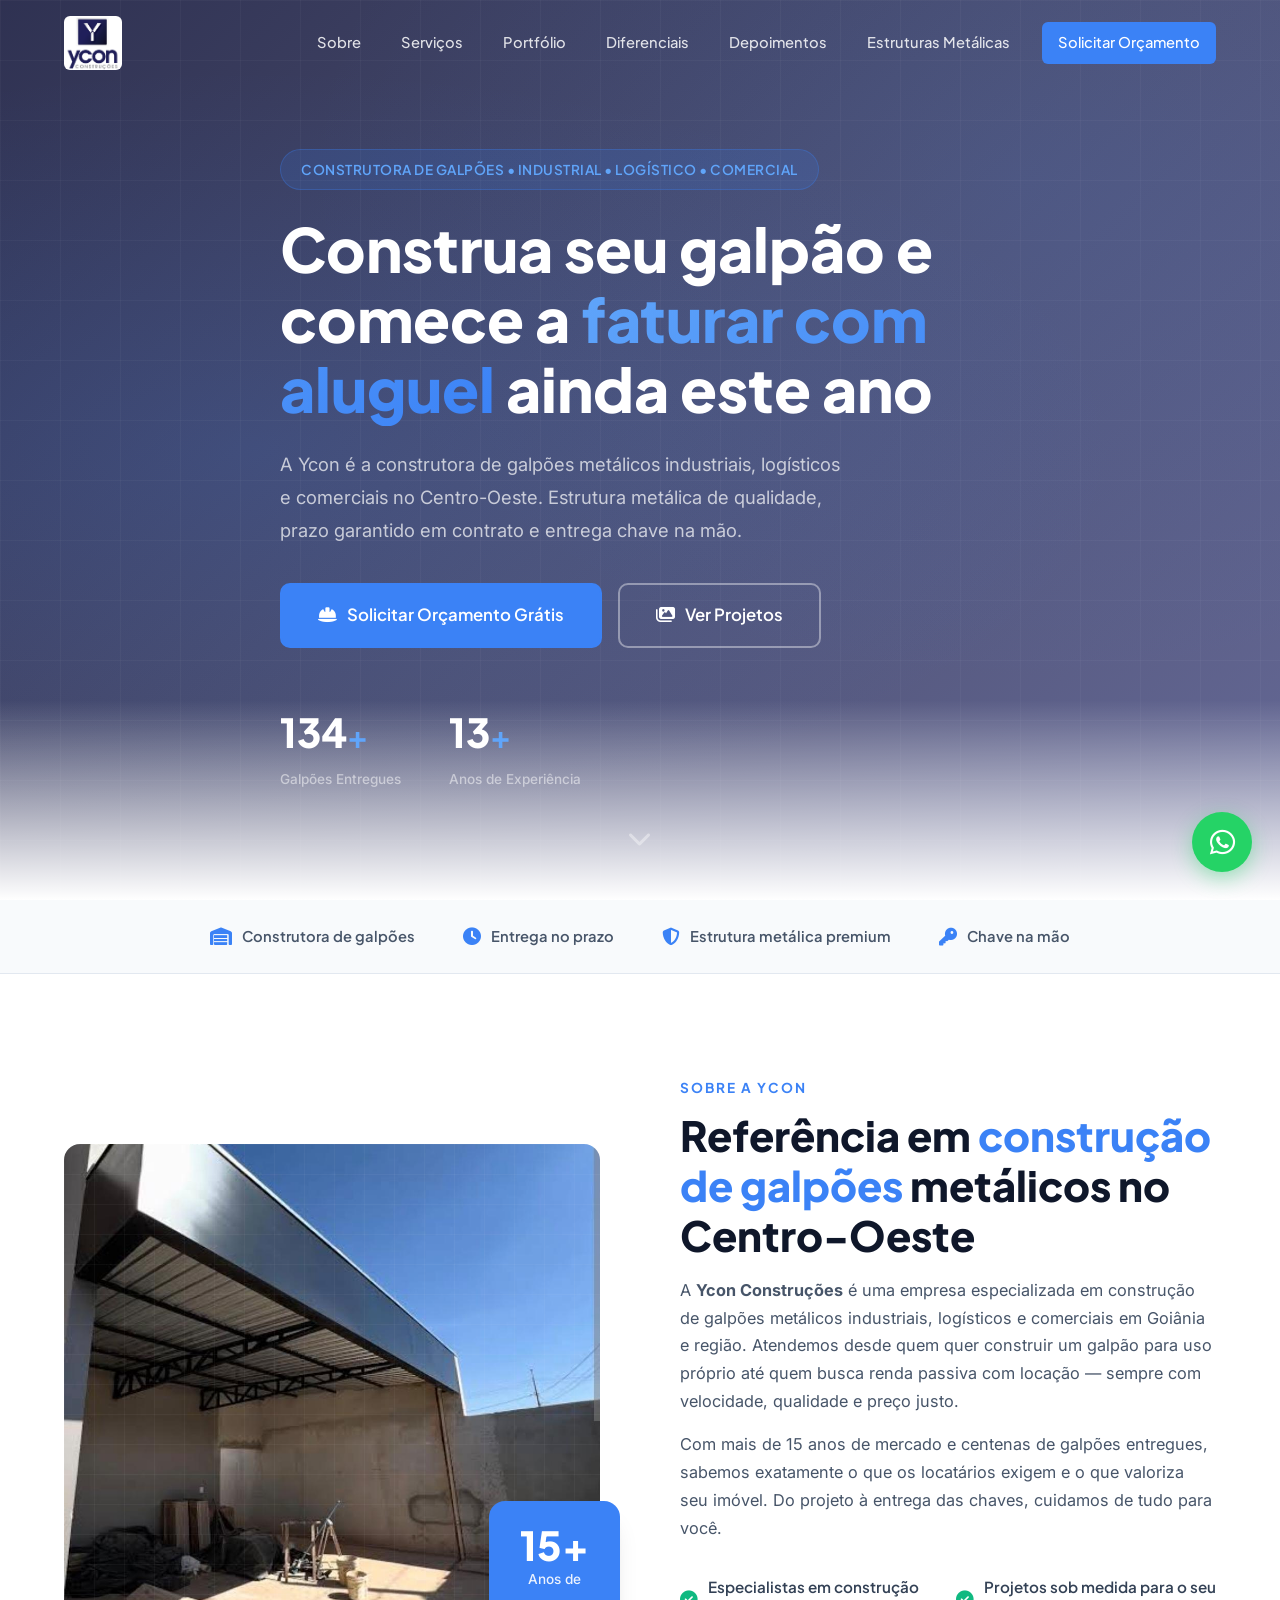
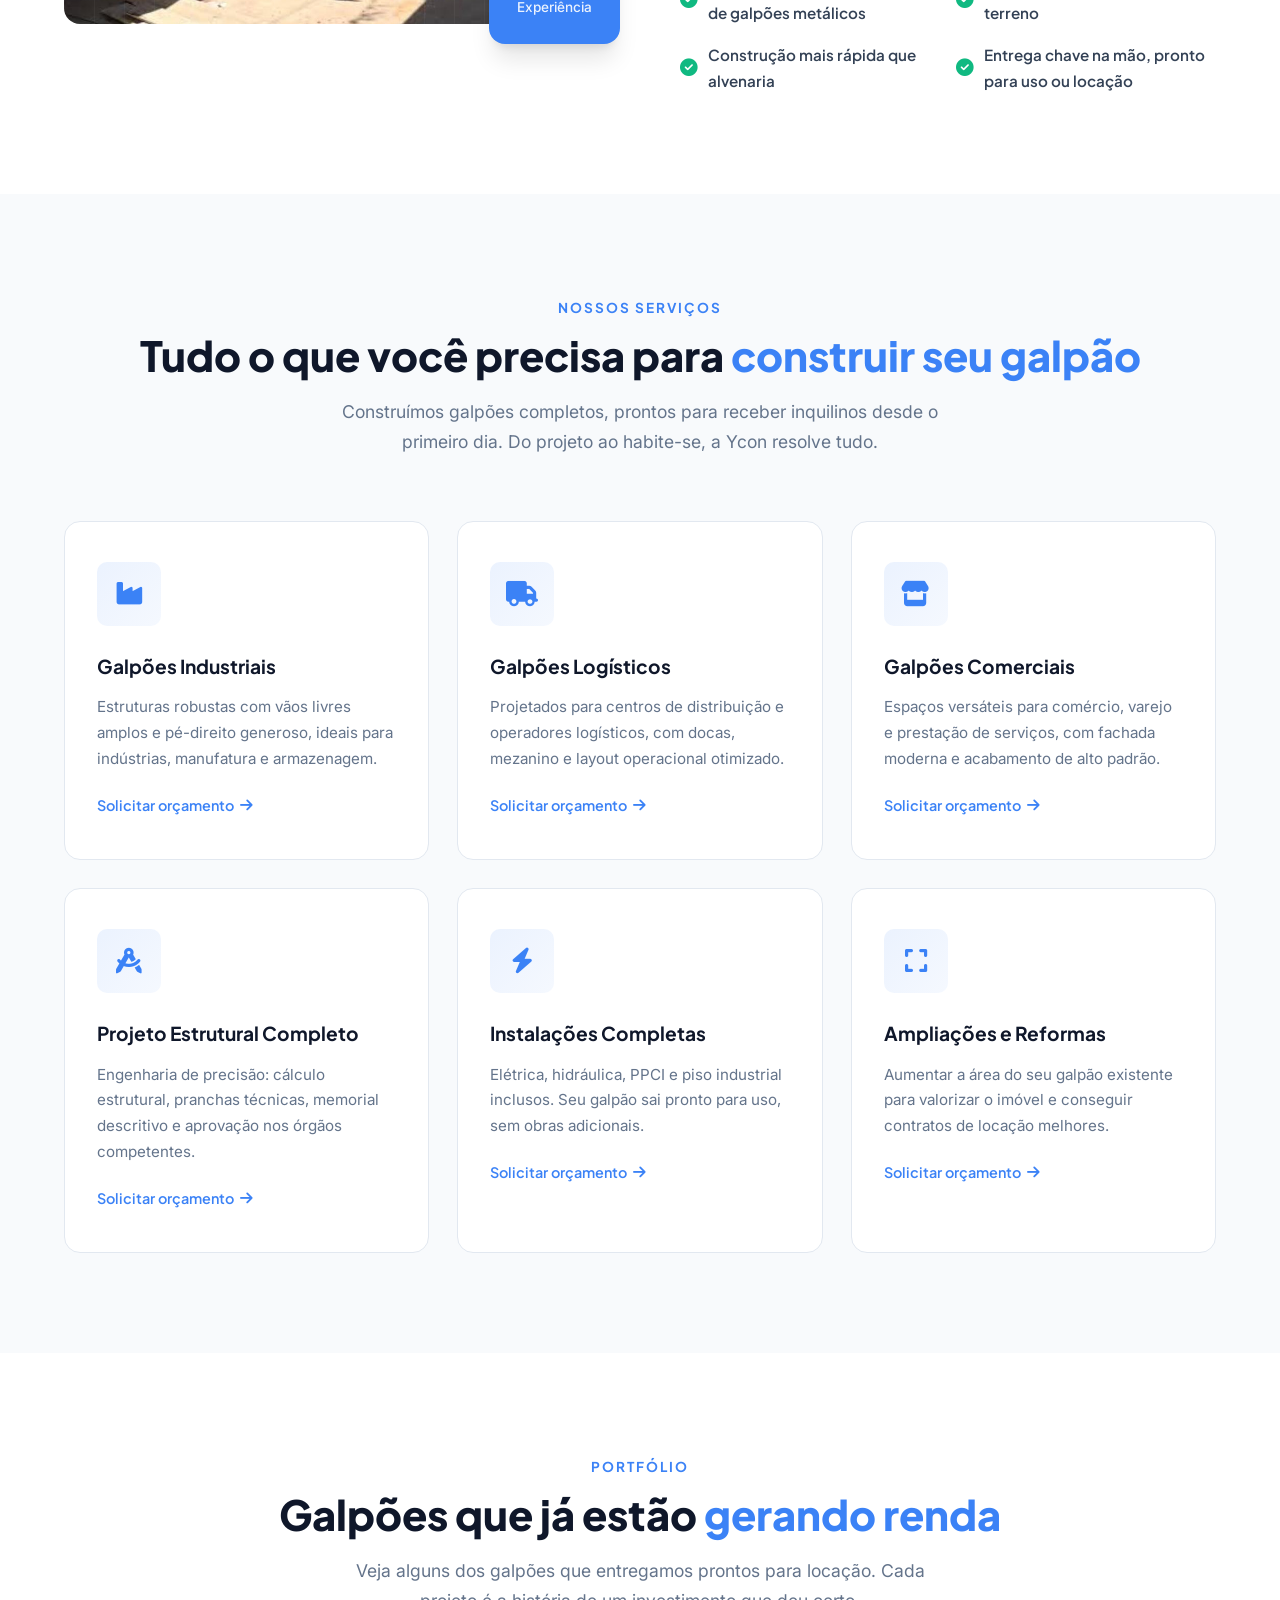
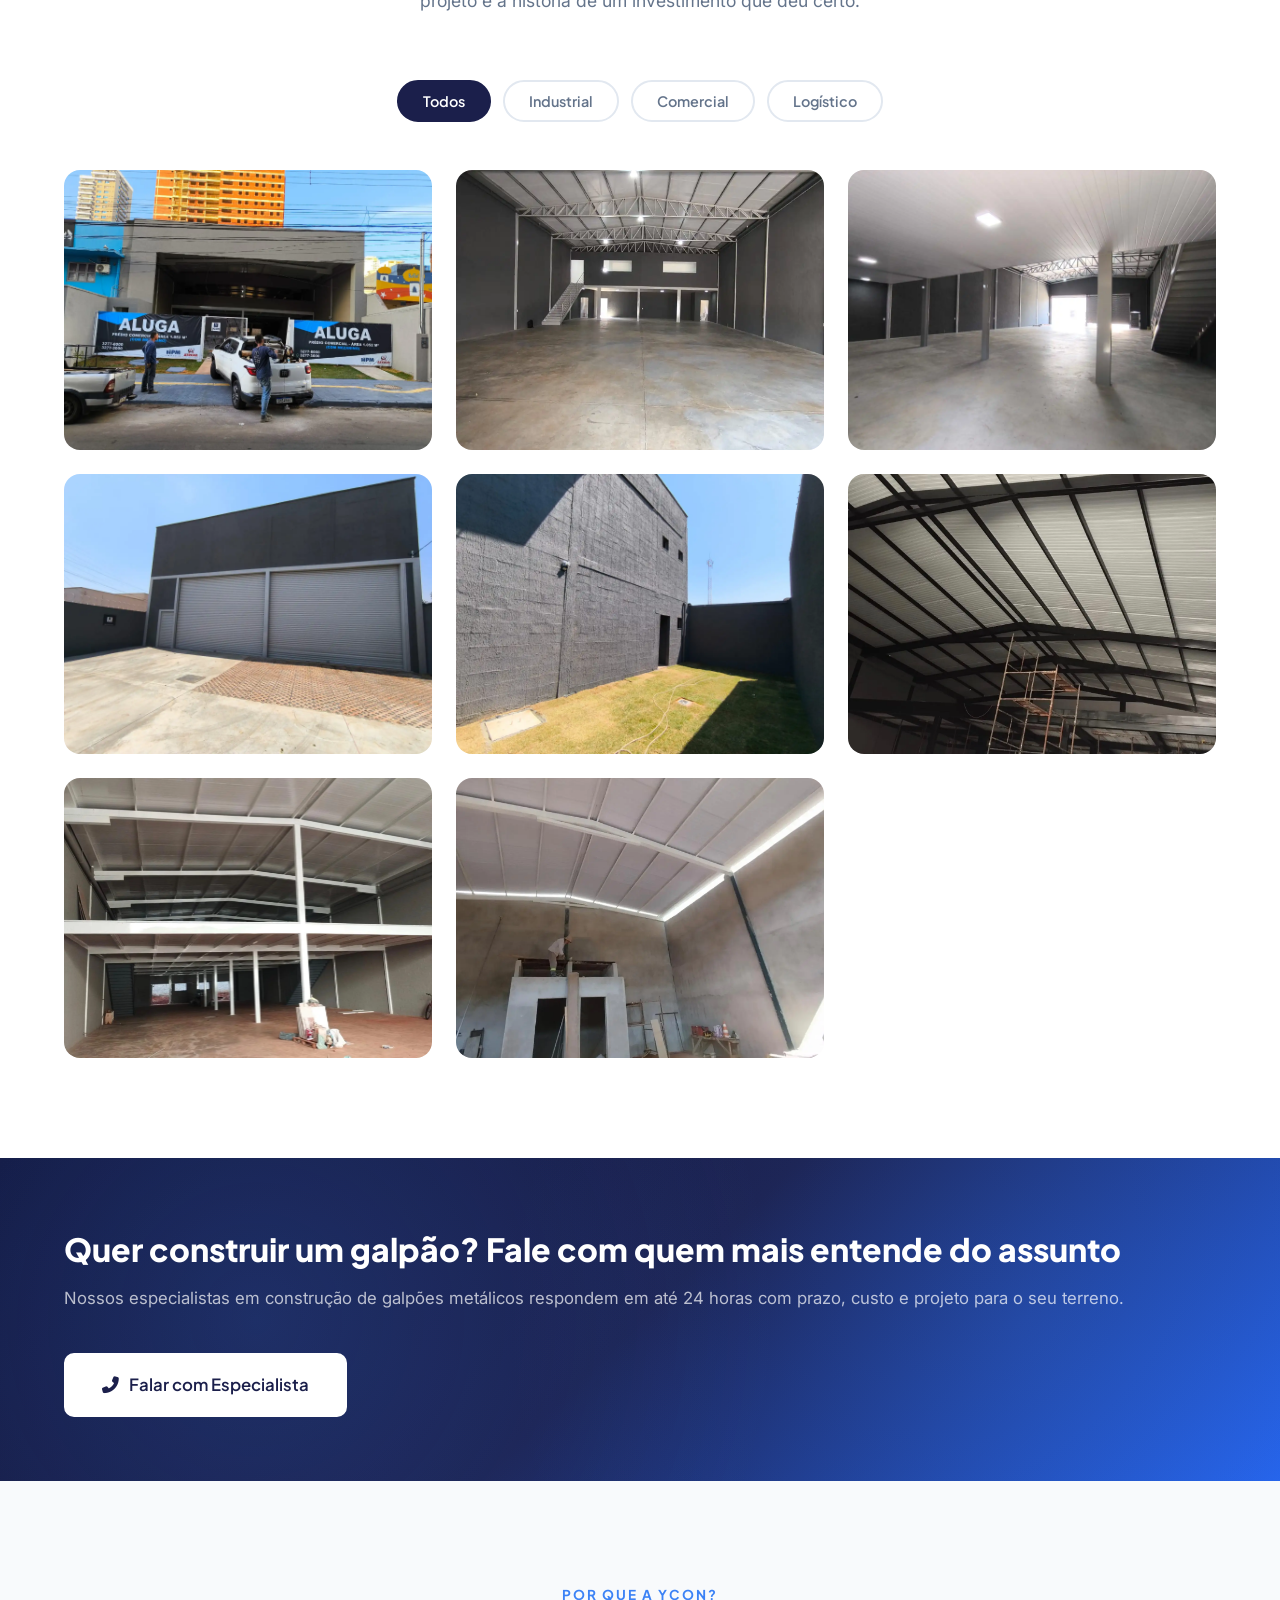
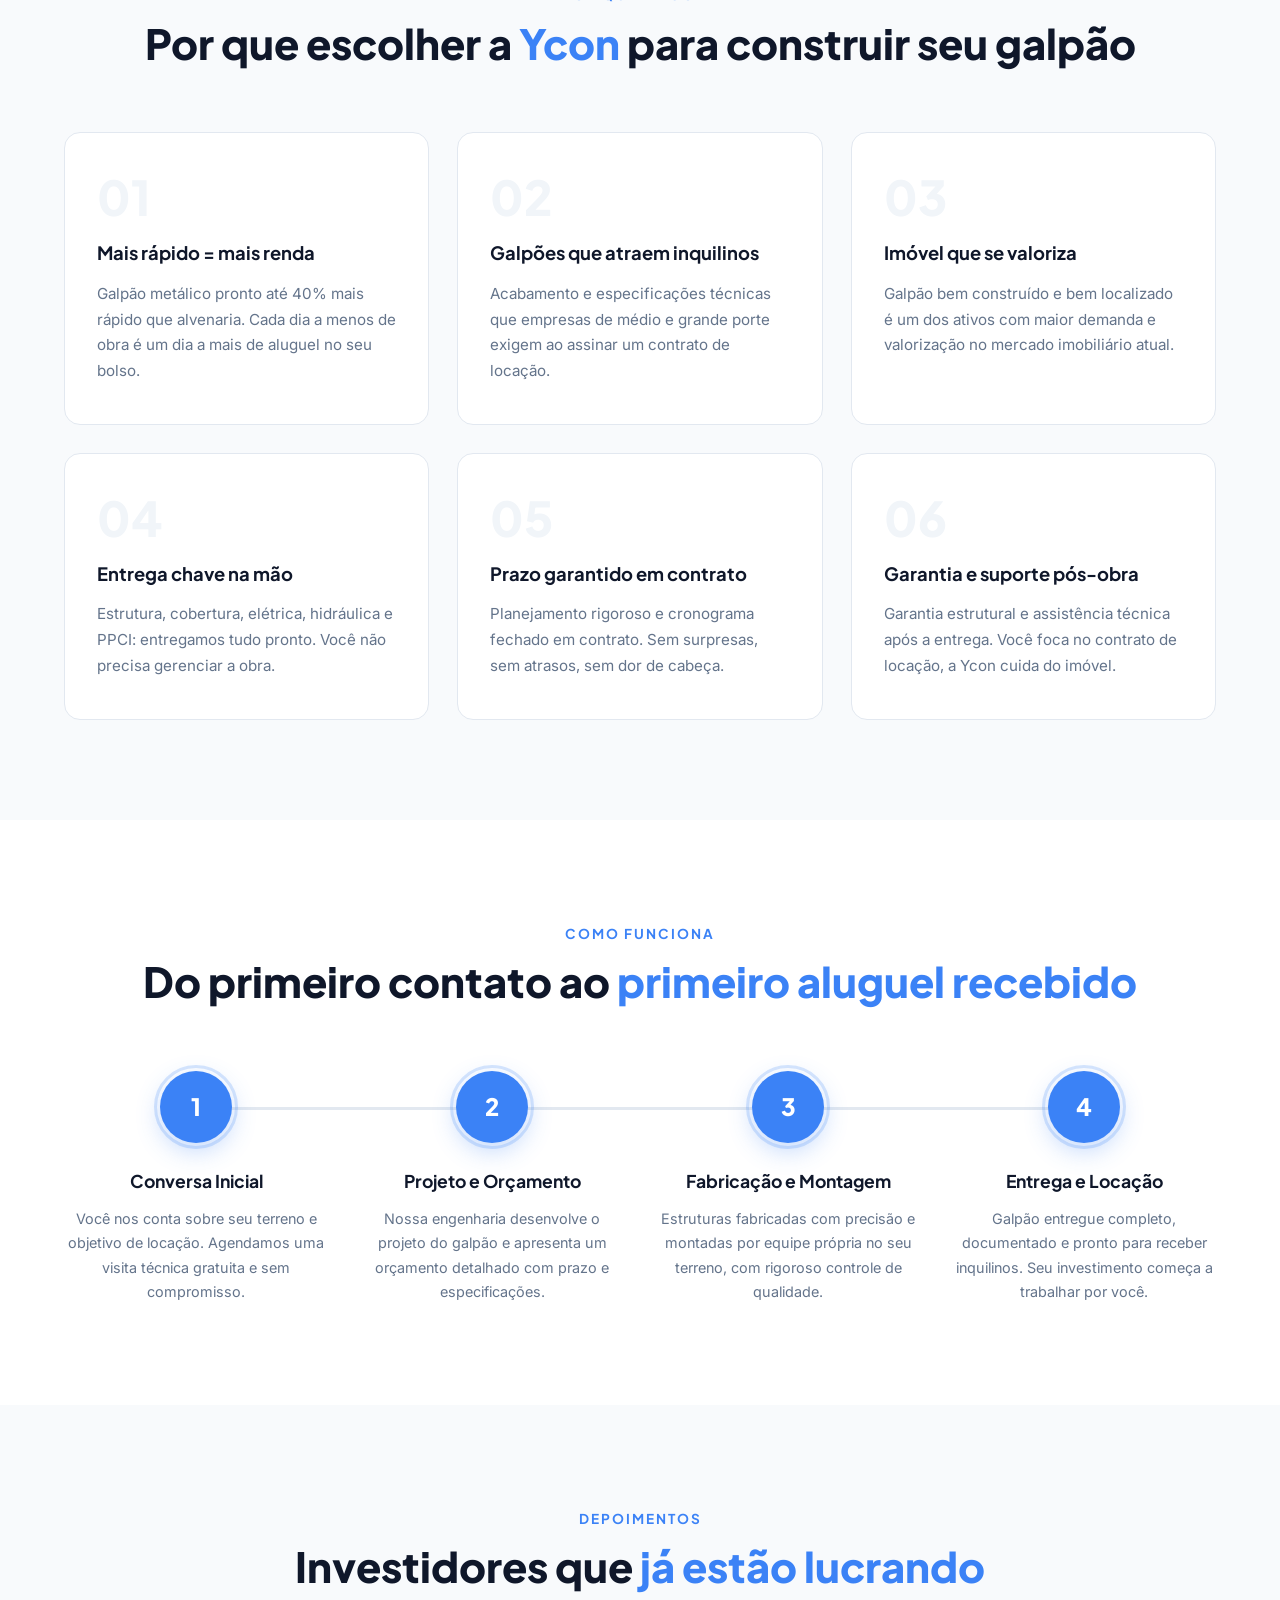
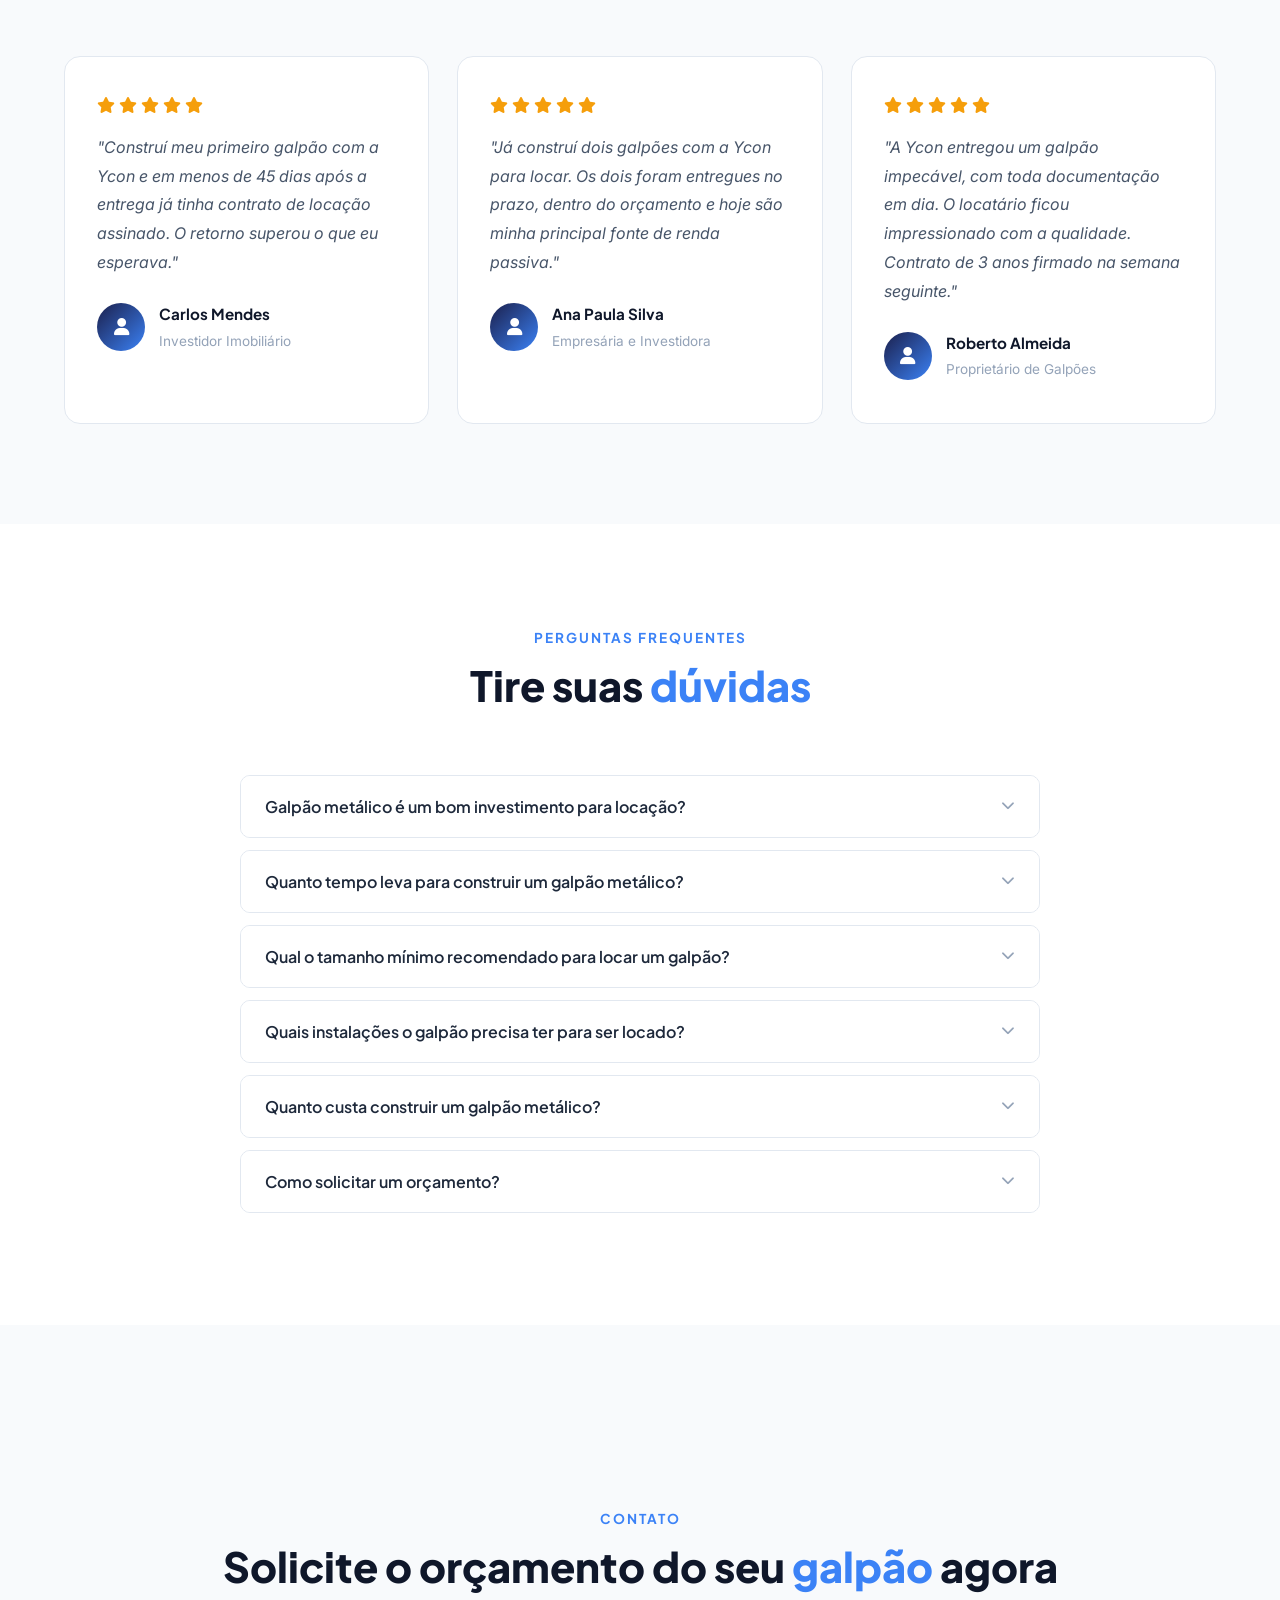
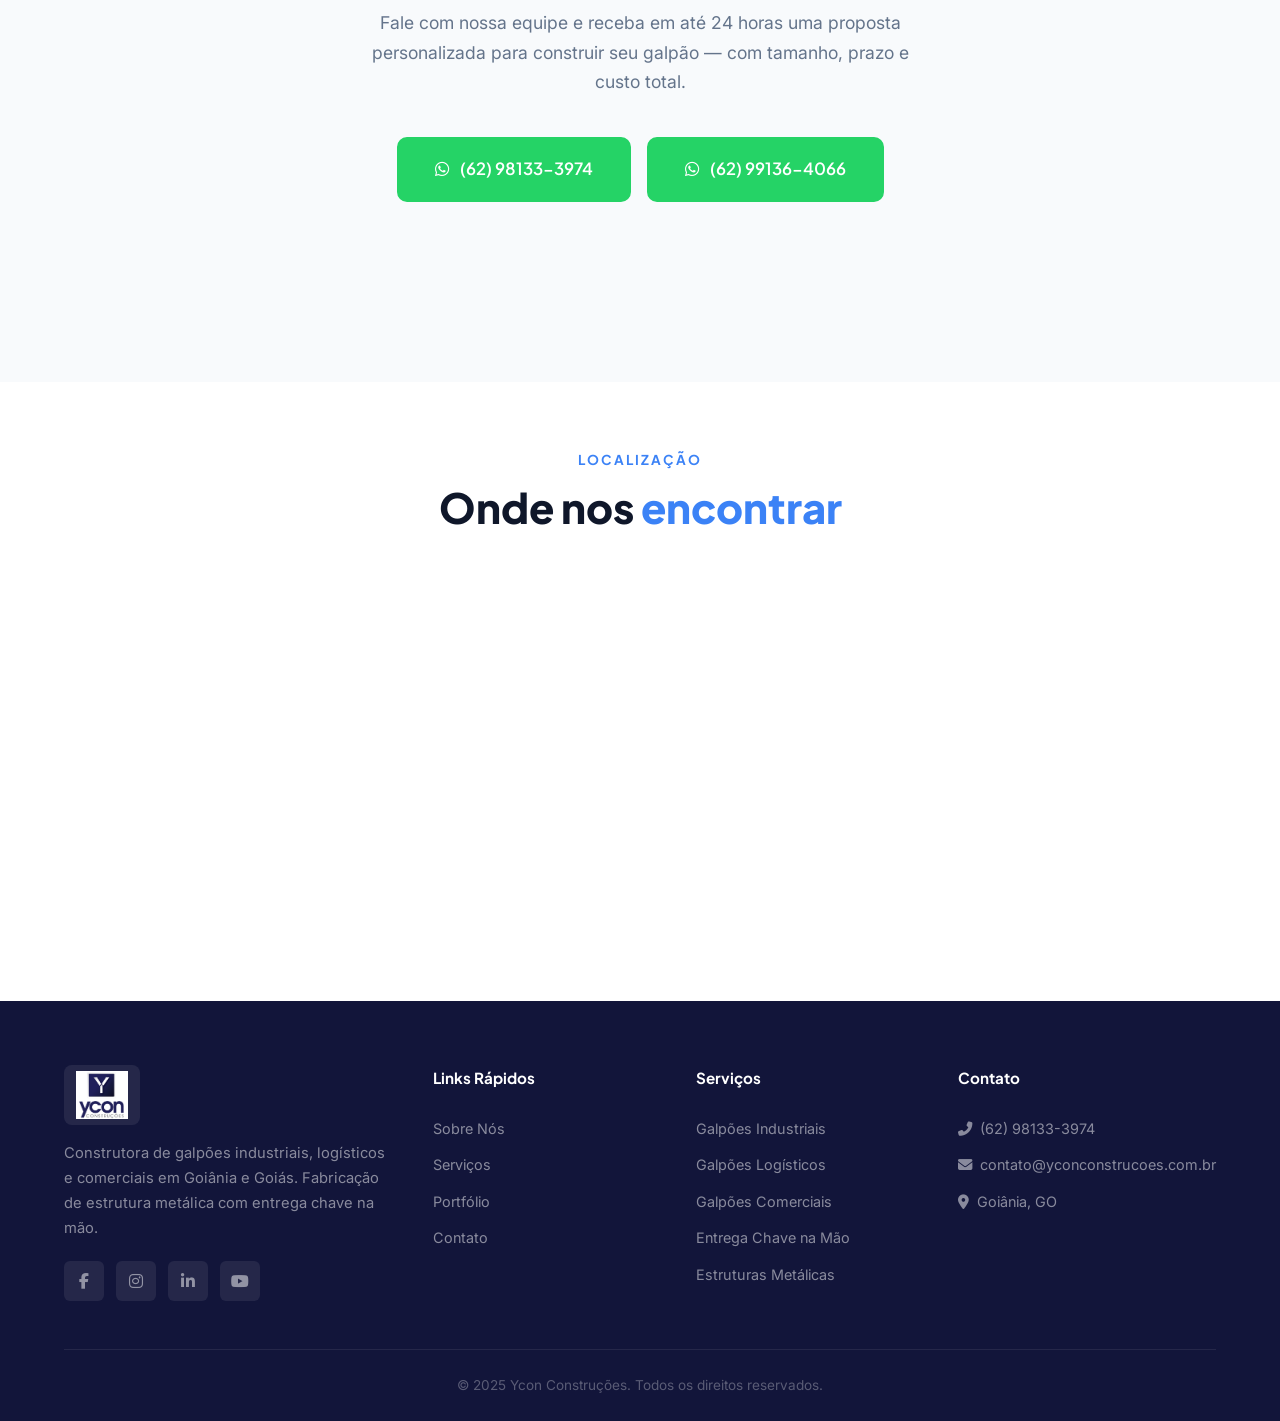
==== commit 958b4da7: "feat: substituir imagem stock da seção Sobre por foto real de obra - Troca foto de banco de imagens " ====
--- a/index.html
+++ b/index.html
@@ -127,7 +127,7 @@
       <div class="about__image">
         <div class="about__image-wrapper">
           <div class="about__image-placeholder">
-            <img src="https://images.pexels.com/photos/10871621/pexels-photo-10871621.jpeg?auto=compress&cs=tinysrgb&w=800" alt="Equipe Ycon em obra" class="about__real-img" loading="lazy">
+            <img src="Imagens Obras/obra-galpao-sobre.jpeg" alt="Obra de galpão metálico da Ycon Construções em Goiânia" class="about__real-img" loading="lazy">
           </div>
           <div class="about__experience-badge">
             <strong>15+</strong>
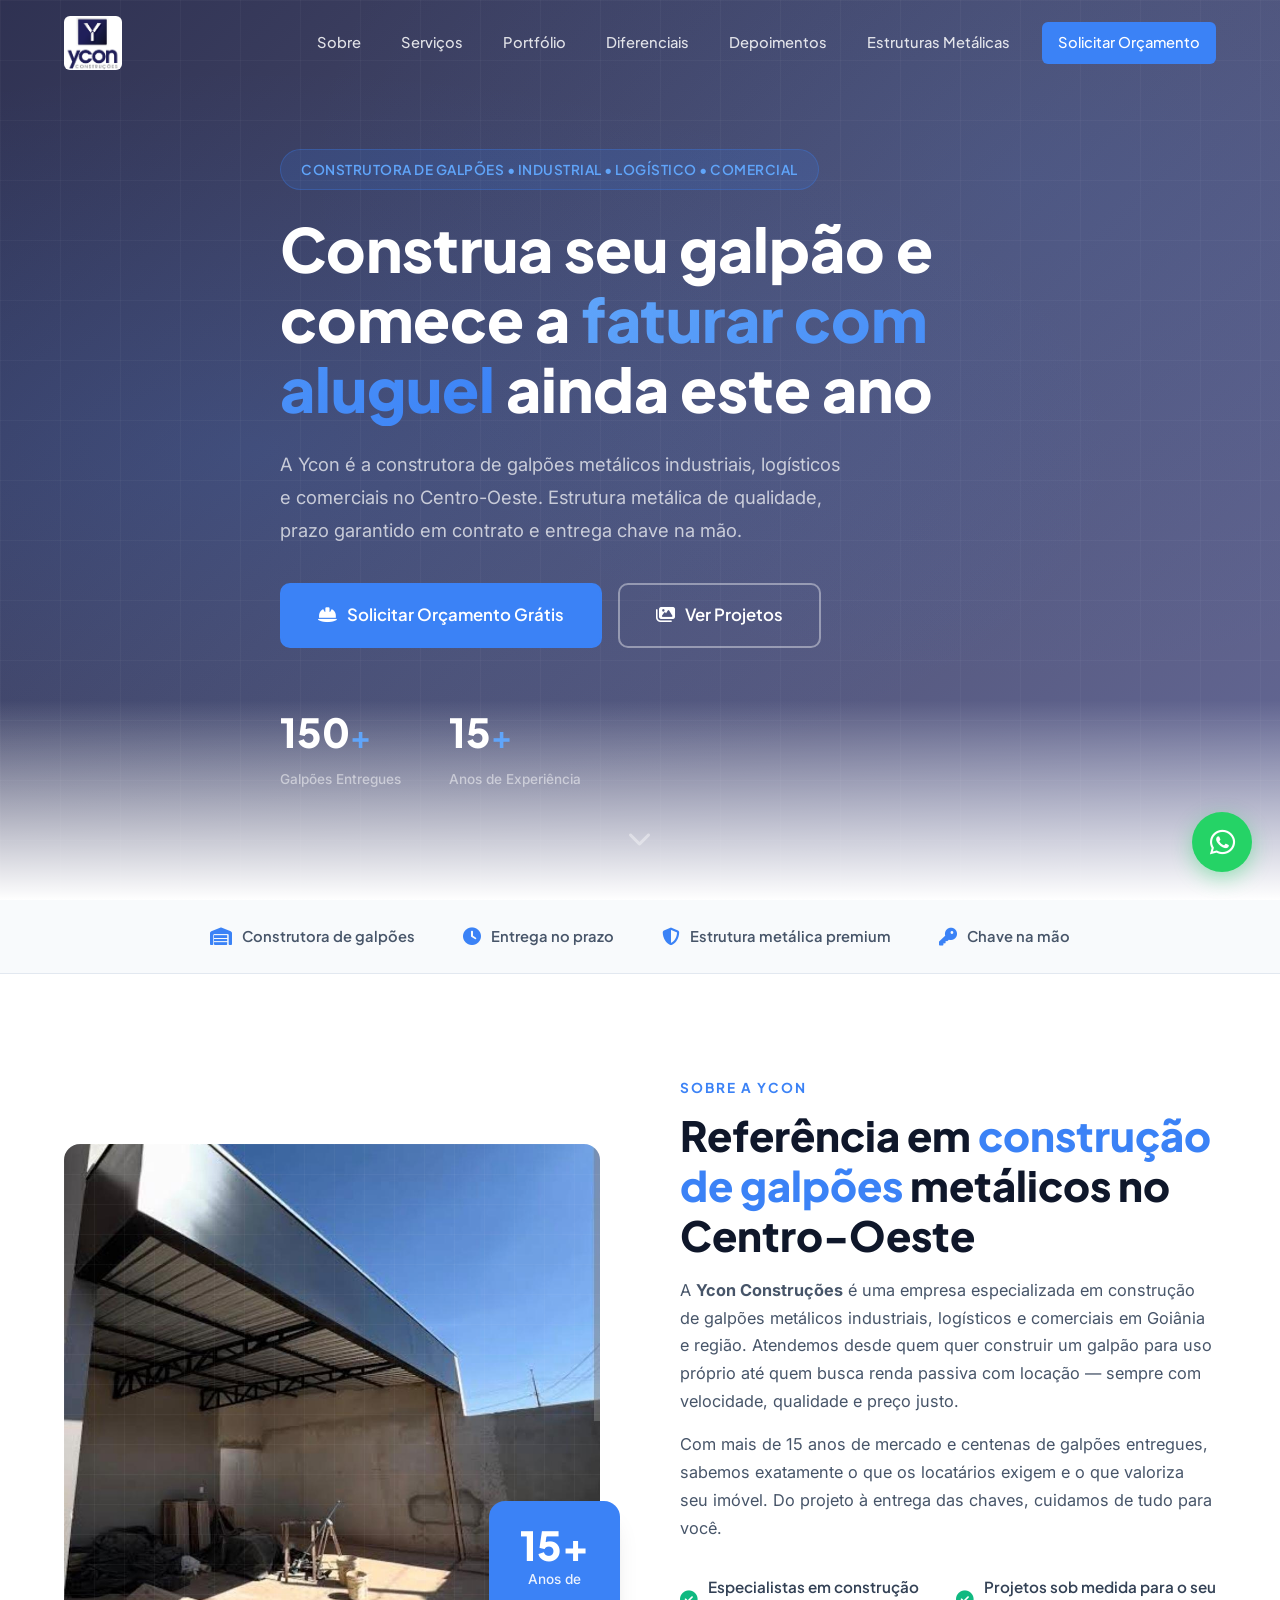
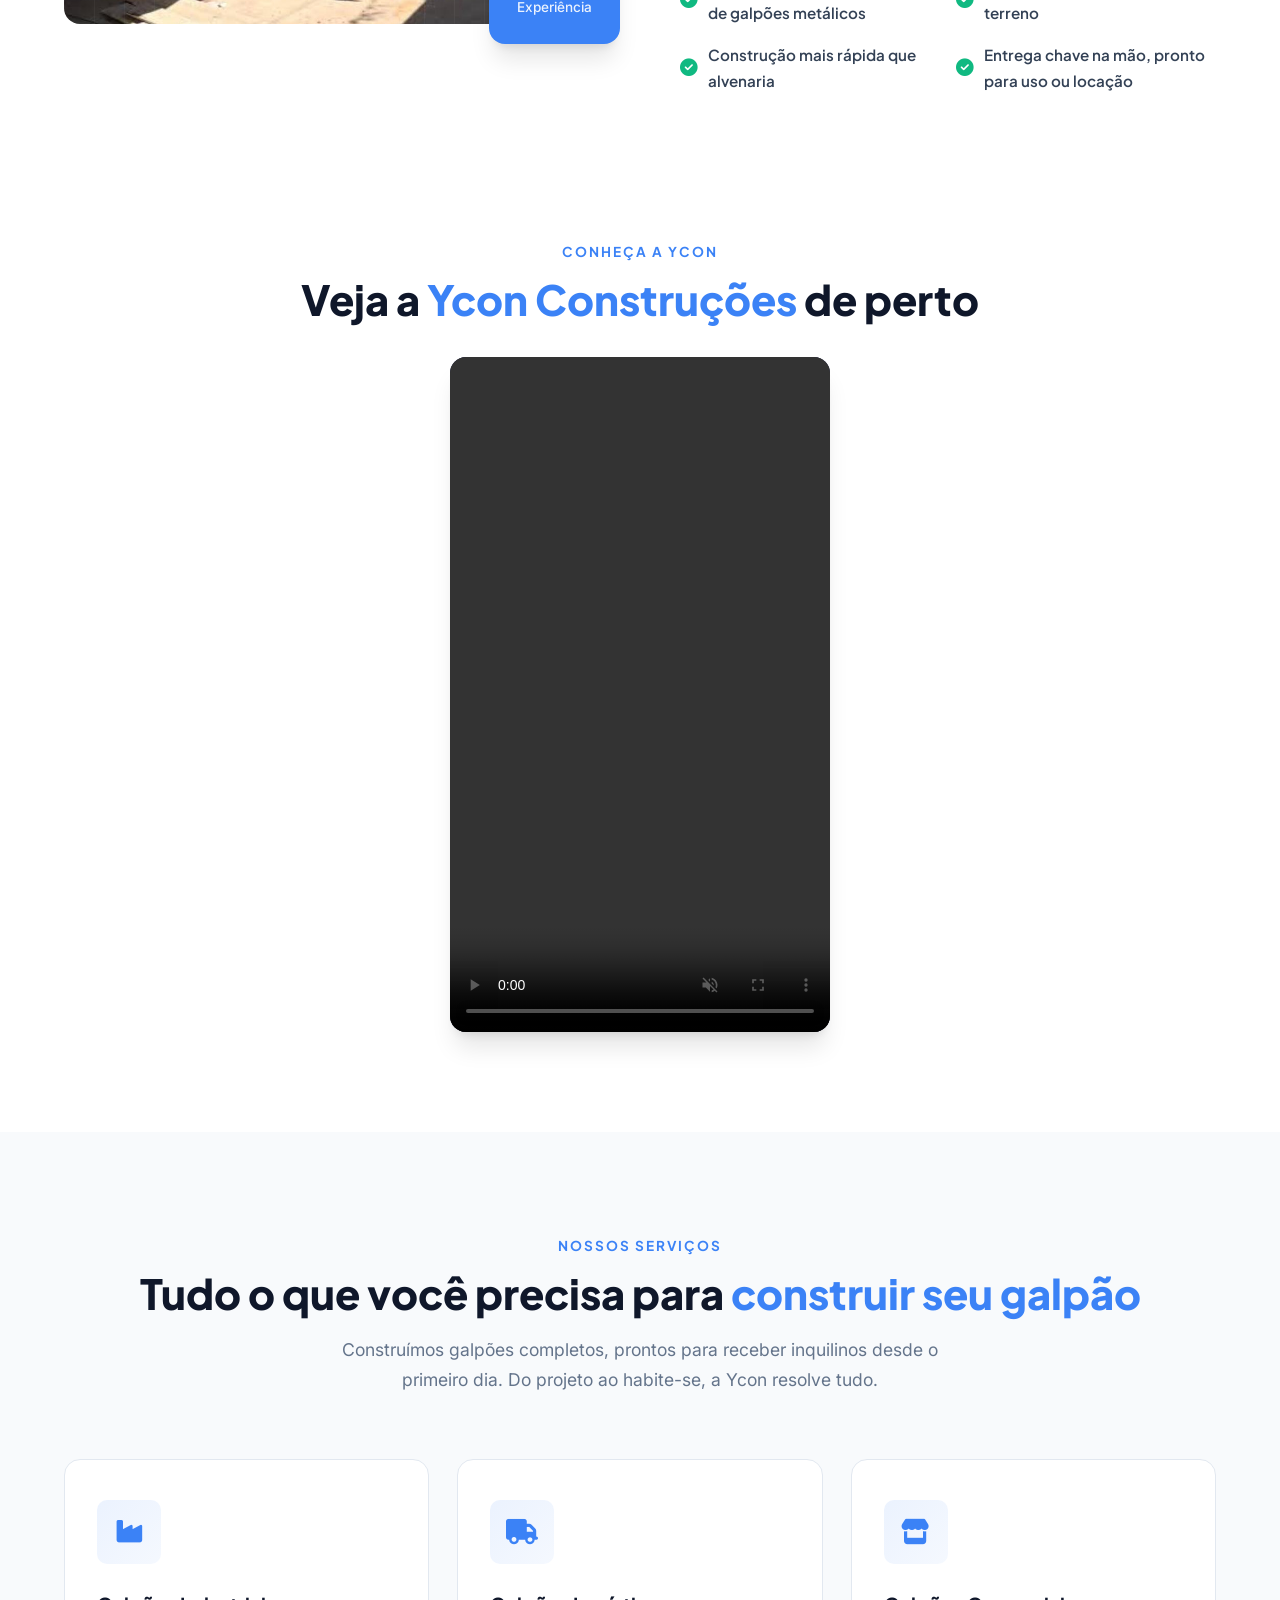
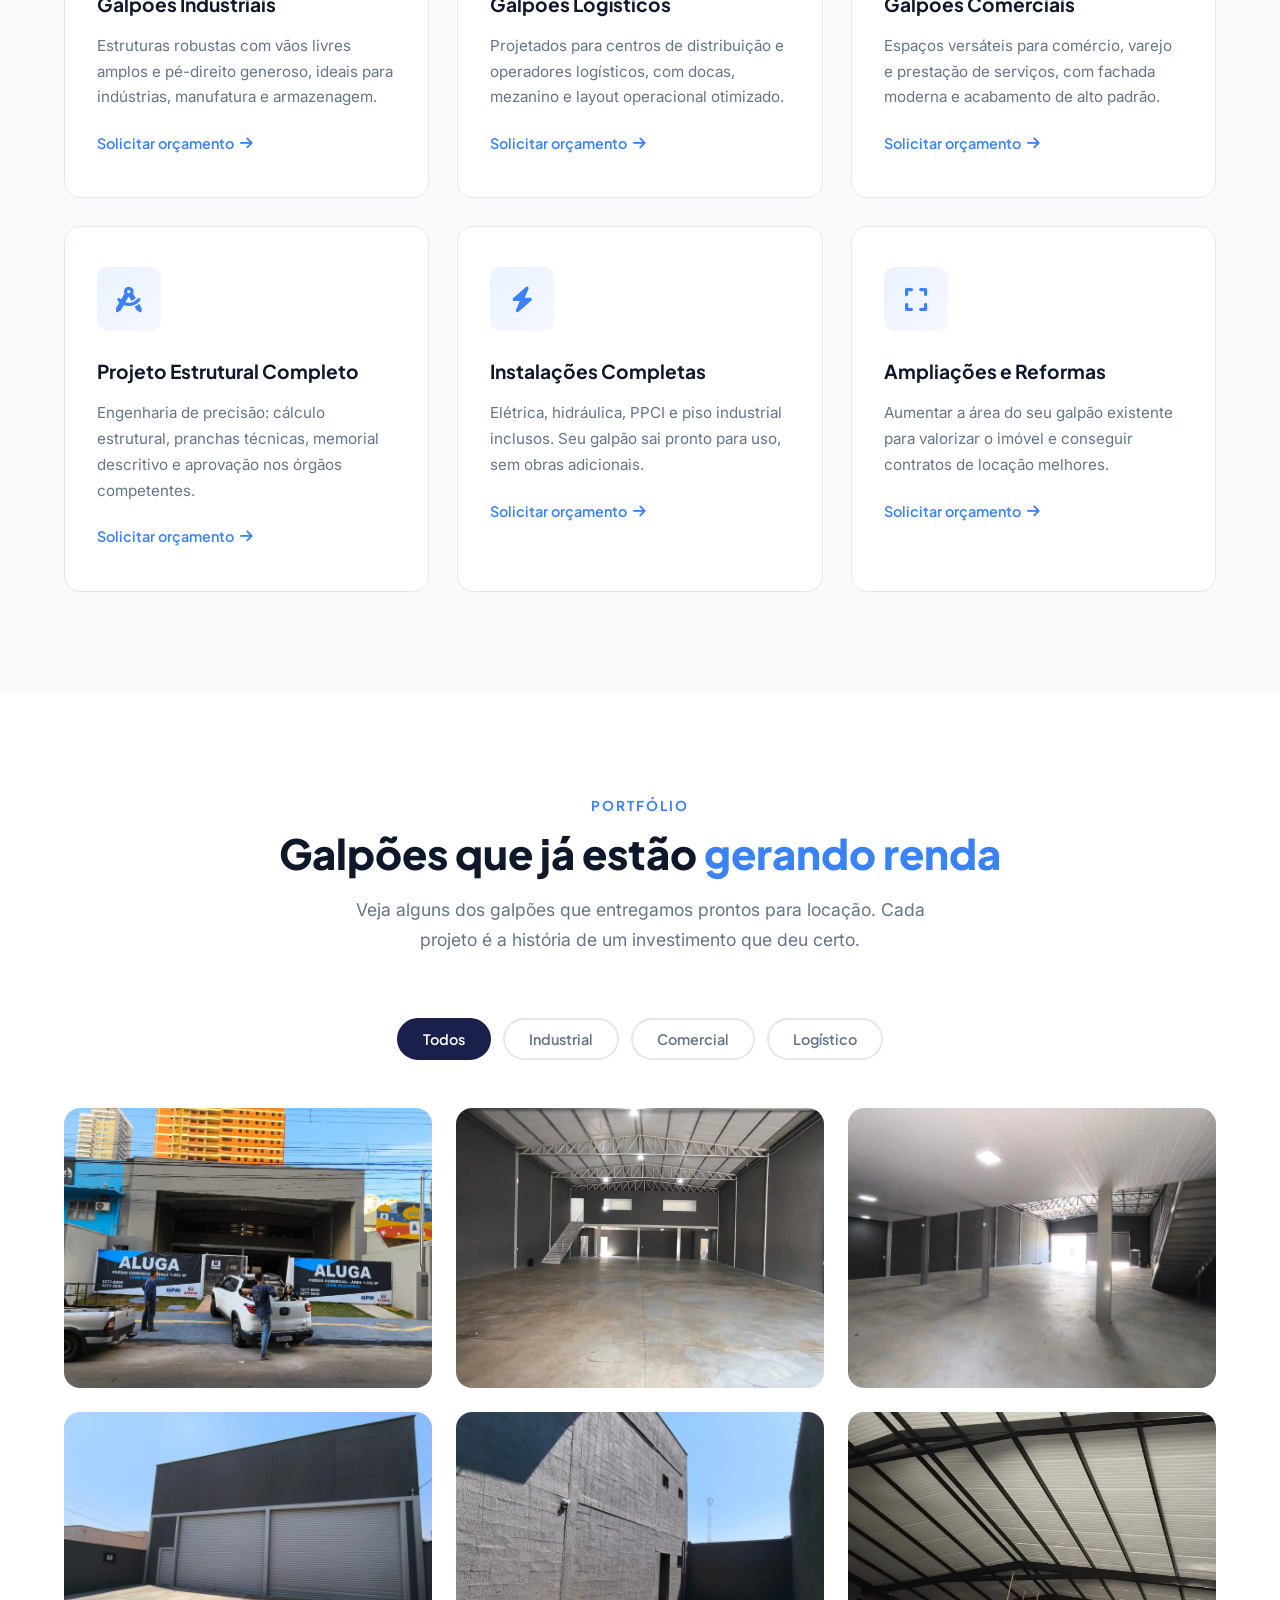
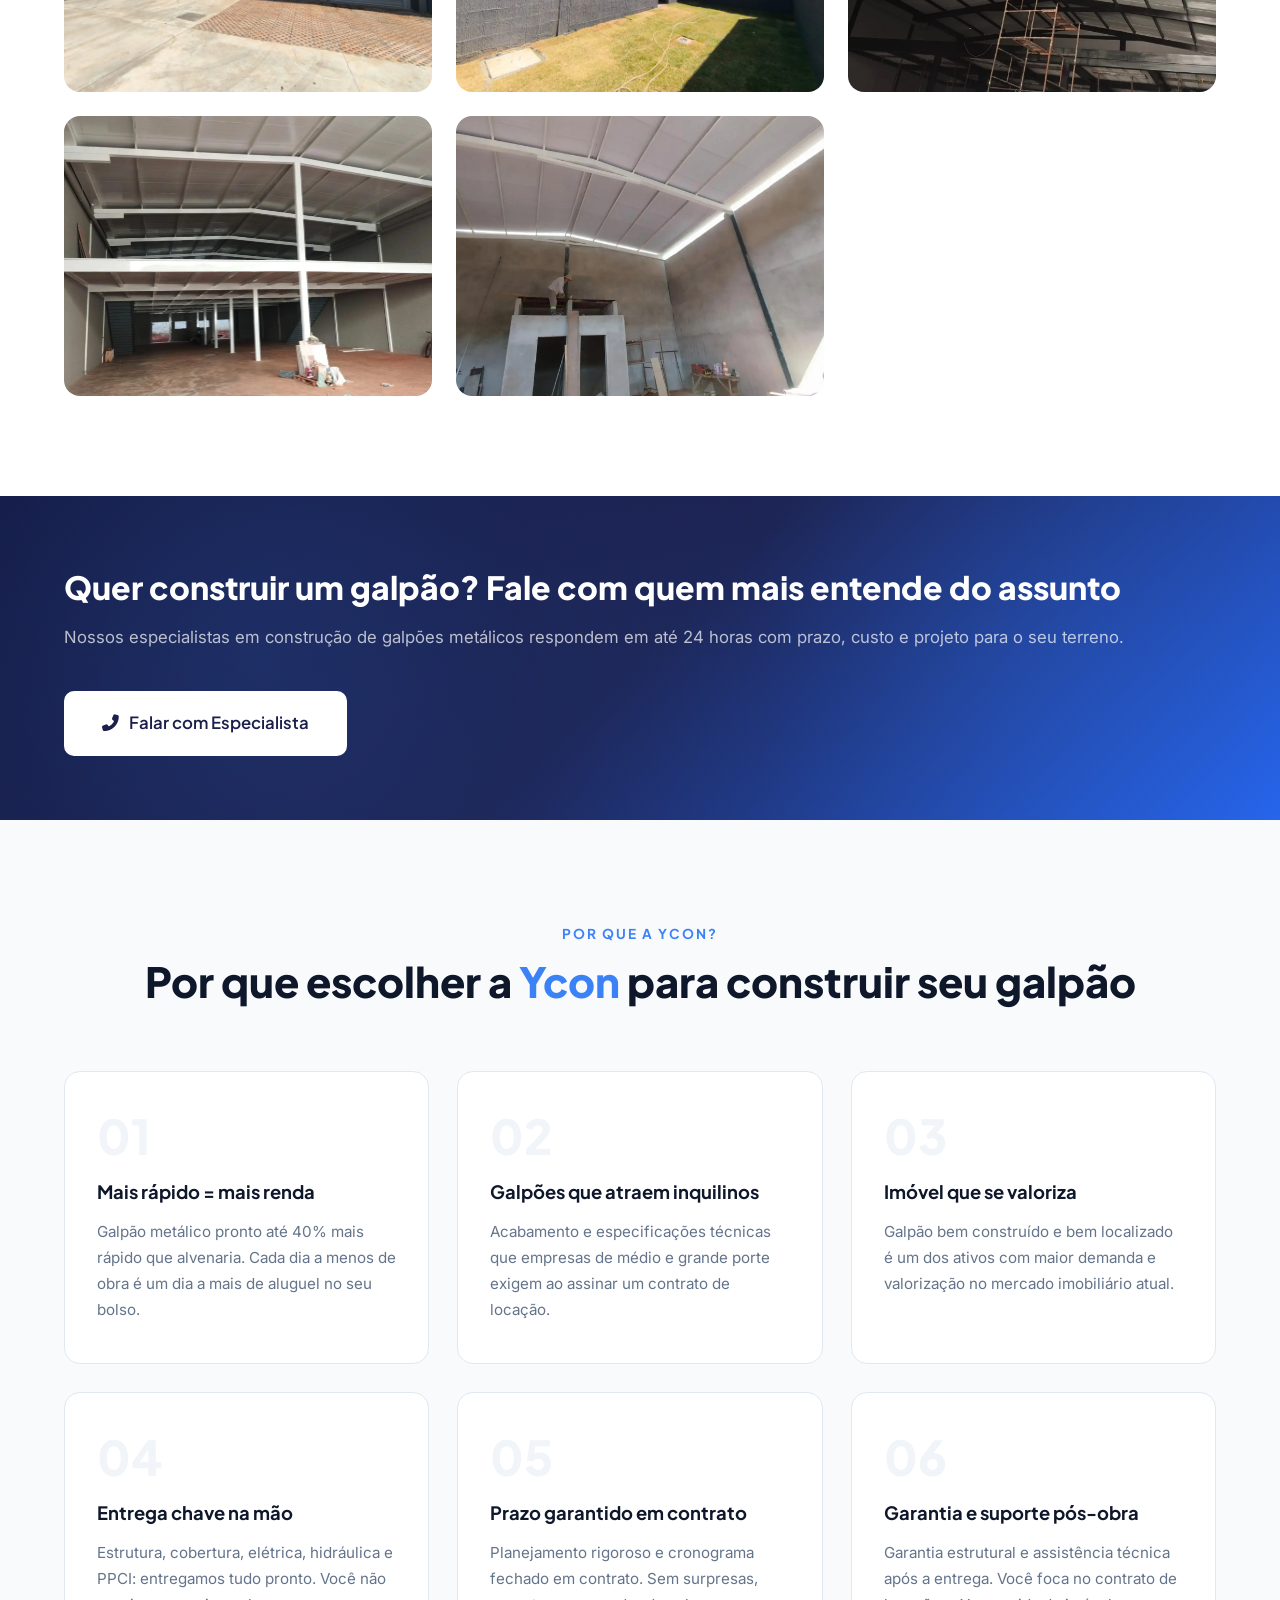
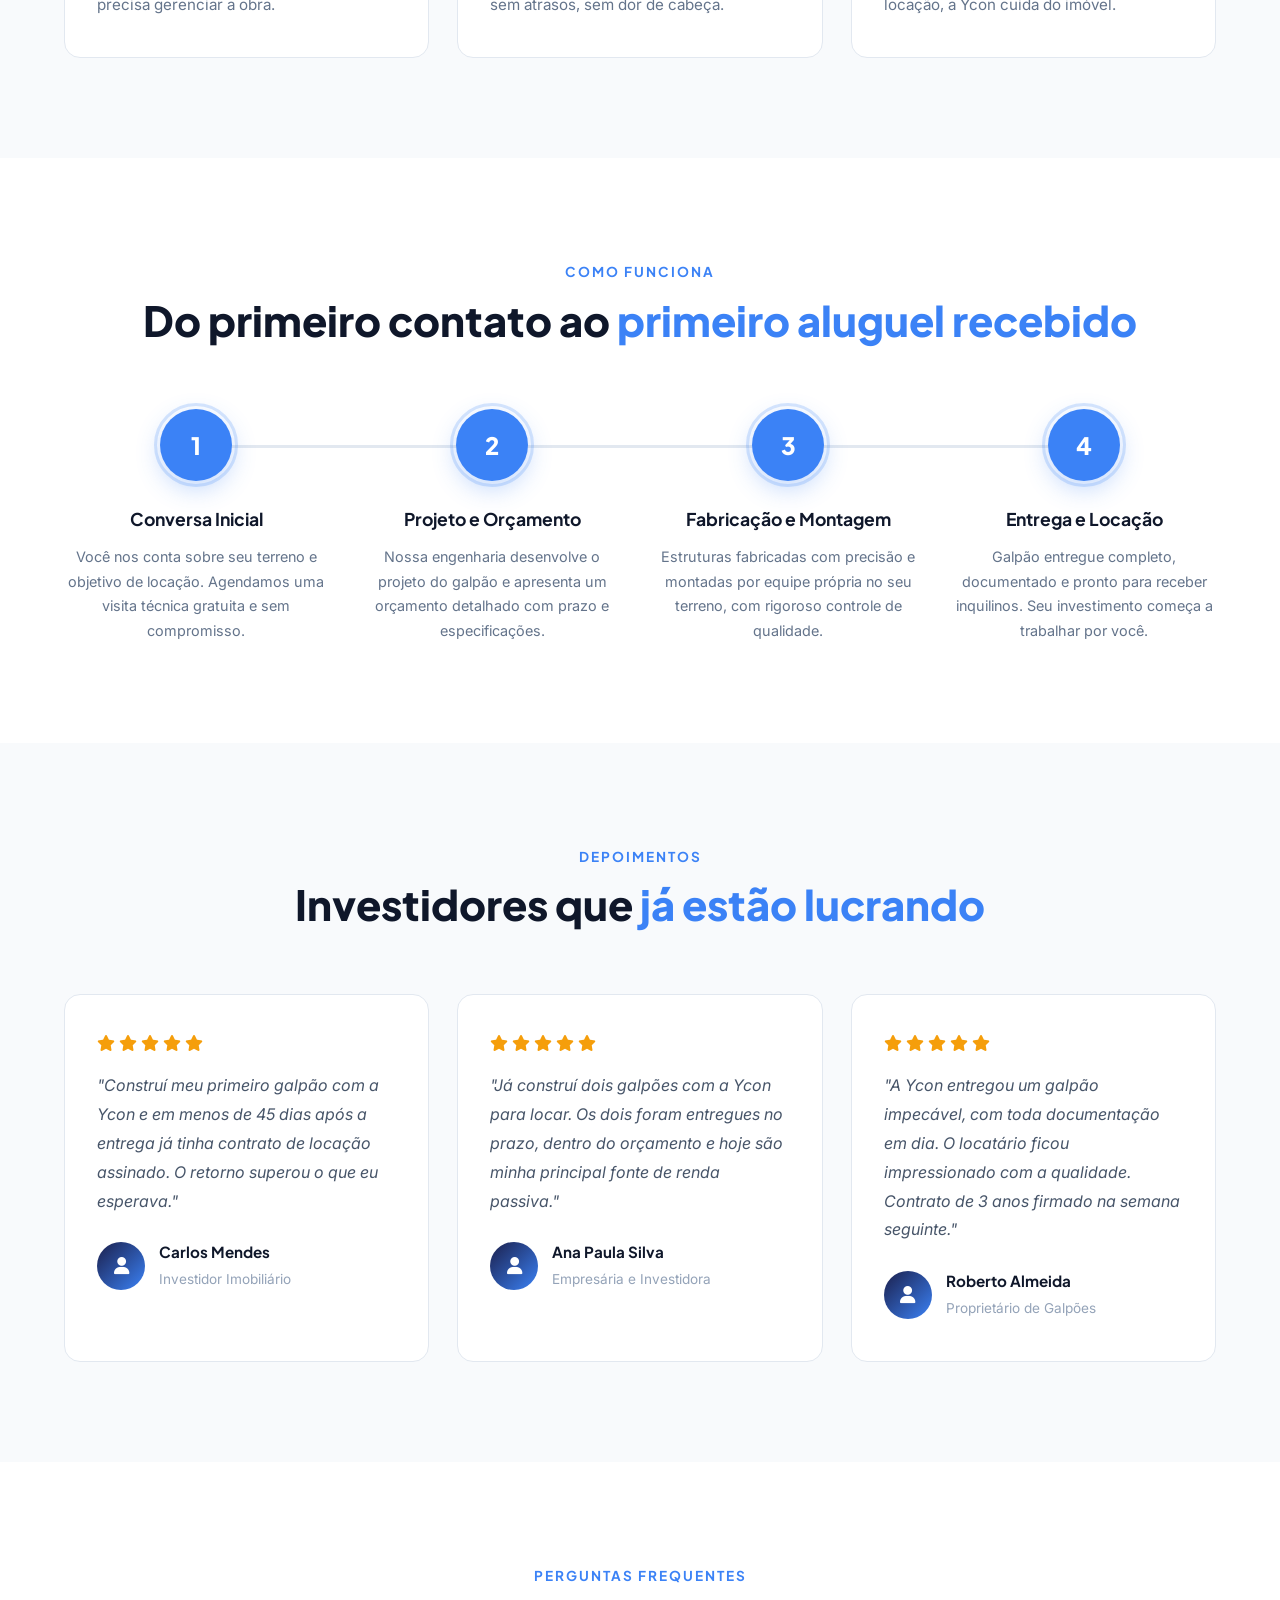
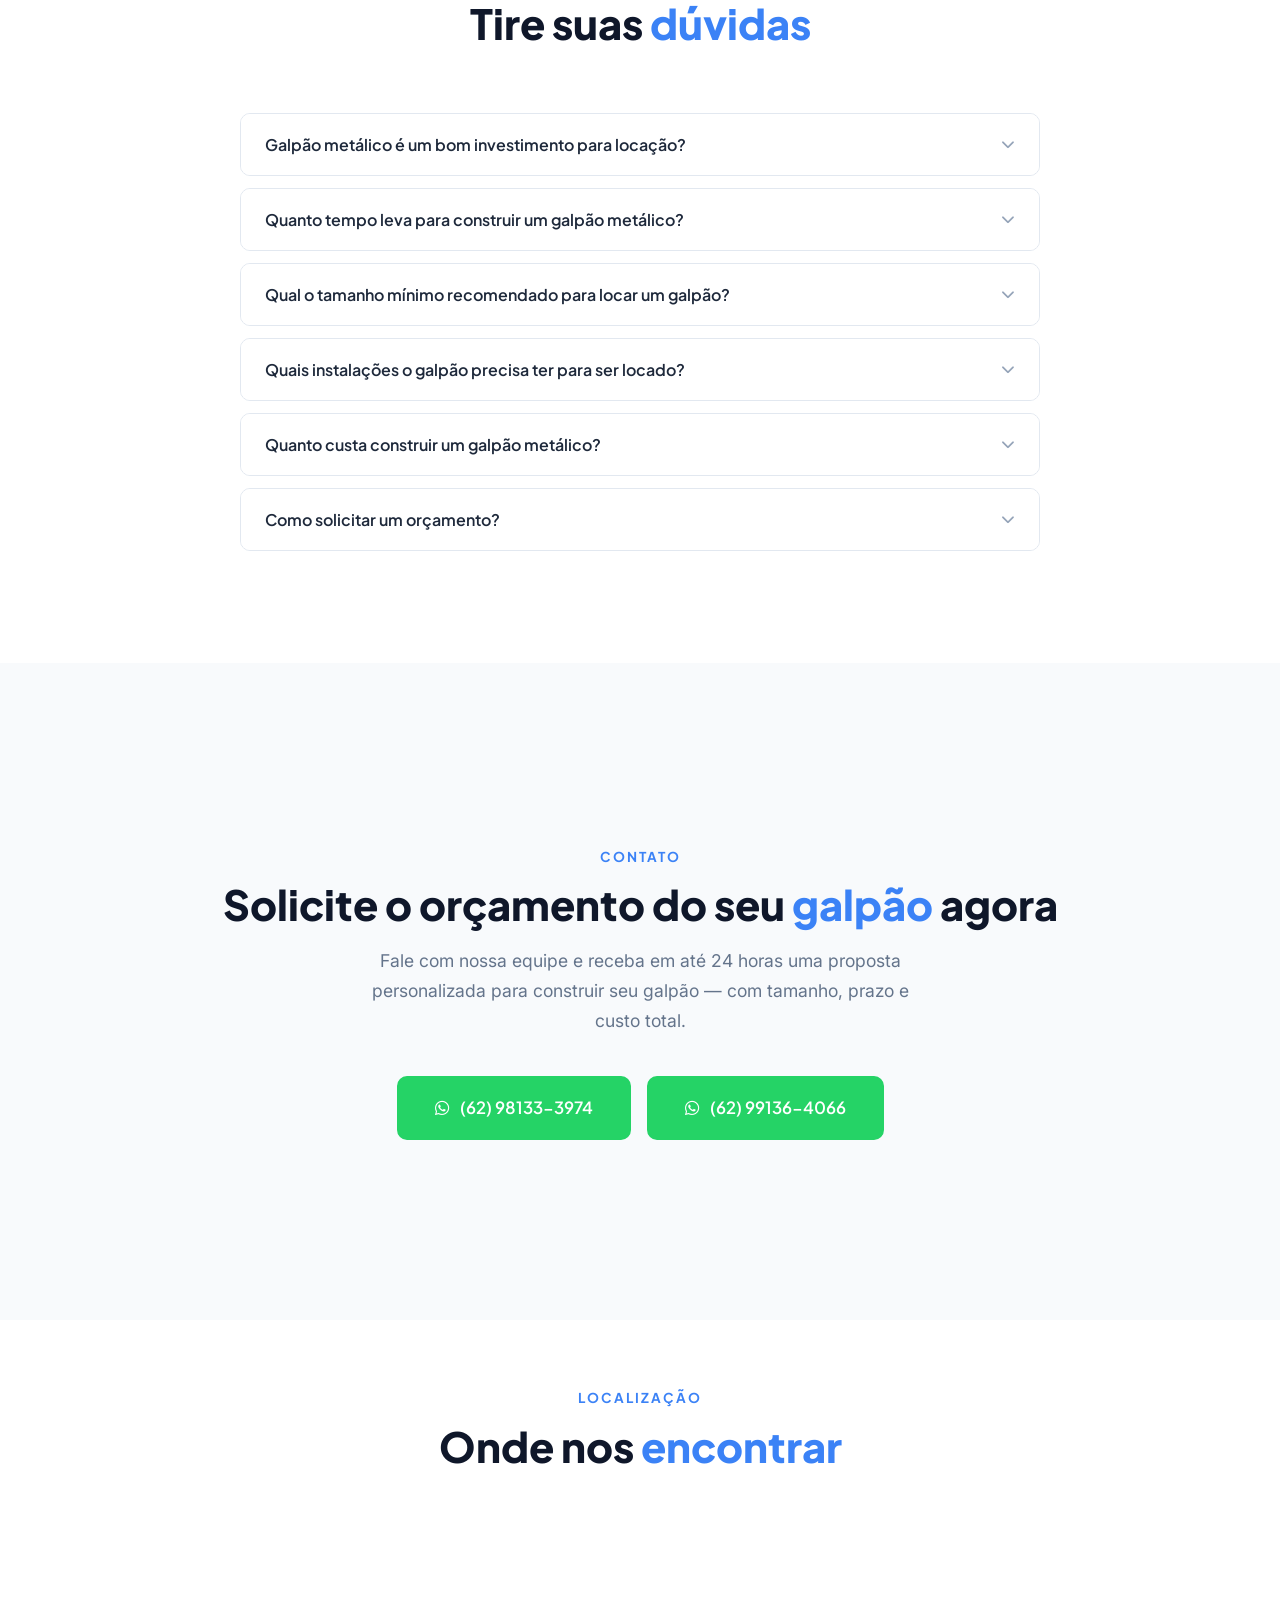
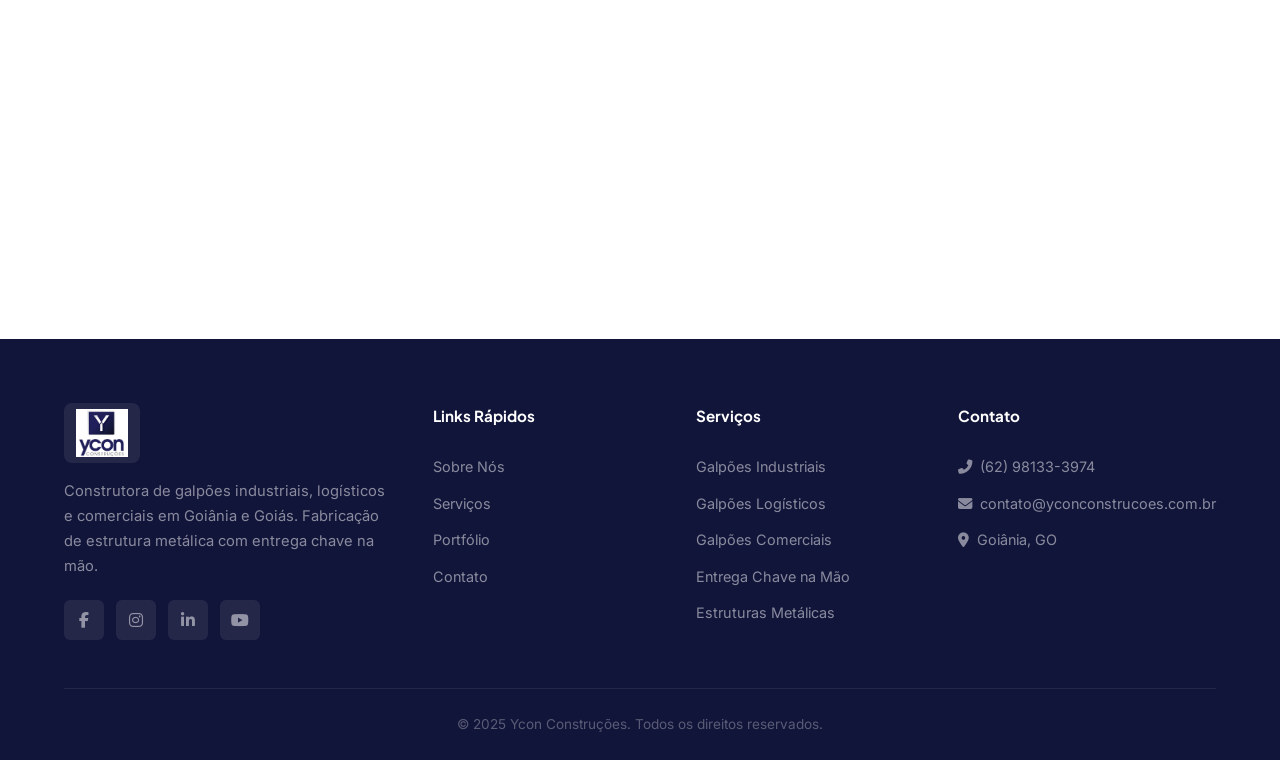
==== commit 816db798: "feat: adicionar video institucional com autoplay na secao Sobre a Ycon - Adiciona player de video ve" ====
--- a/index.html
+++ b/index.html
@@ -159,6 +159,18 @@
           </div>
         </div>
       </div>
+      <div class="about__video">
+        <div class="about__video-header">
+          <span class="section-label">Conheça a Ycon</span>
+          <h2 class="section-title">Veja a <span class="text-accent">Ycon Construções</span> de perto</h2>
+        </div>
+        <div class="about__video-wrapper">
+          <video class="about__video-player" controls muted loop preload="metadata" playsinline>
+            <source src="videos/video-ycon.mp4" type="video/mp4">
+            Seu navegador não suporta a reprodução de vídeo.
+          </video>
+        </div>
+      </div>
     </div>
   </section>
 
--- a/styles.css
+++ b/styles.css
@@ -580,6 +580,39 @@
   font-size: 1.1rem;
 }
 
+.about__video {
+  grid-column: 1 / -1;
+  margin-top: 64px;
+}
+
+.about__video-header {
+  text-align: center;
+  margin-bottom: 32px;
+}
+
+.about__video-header .section-label,
+.about__video-header .section-title {
+  text-align: center;
+}
+
+.about__video-wrapper {
+  position: relative;
+  max-width: 380px;
+  margin: 0 auto;
+  border-radius: var(--radius-lg);
+  overflow: hidden;
+  box-shadow: var(--shadow-xl);
+  background: var(--navy);
+}
+
+.about__video-player {
+  display: block;
+  width: 100%;
+  height: auto;
+  aspect-ratio: 9 / 16;
+  object-fit: cover;
+}
+
 /* ===== SERVICES ===== */
 .services {
   padding: 100px 0;
